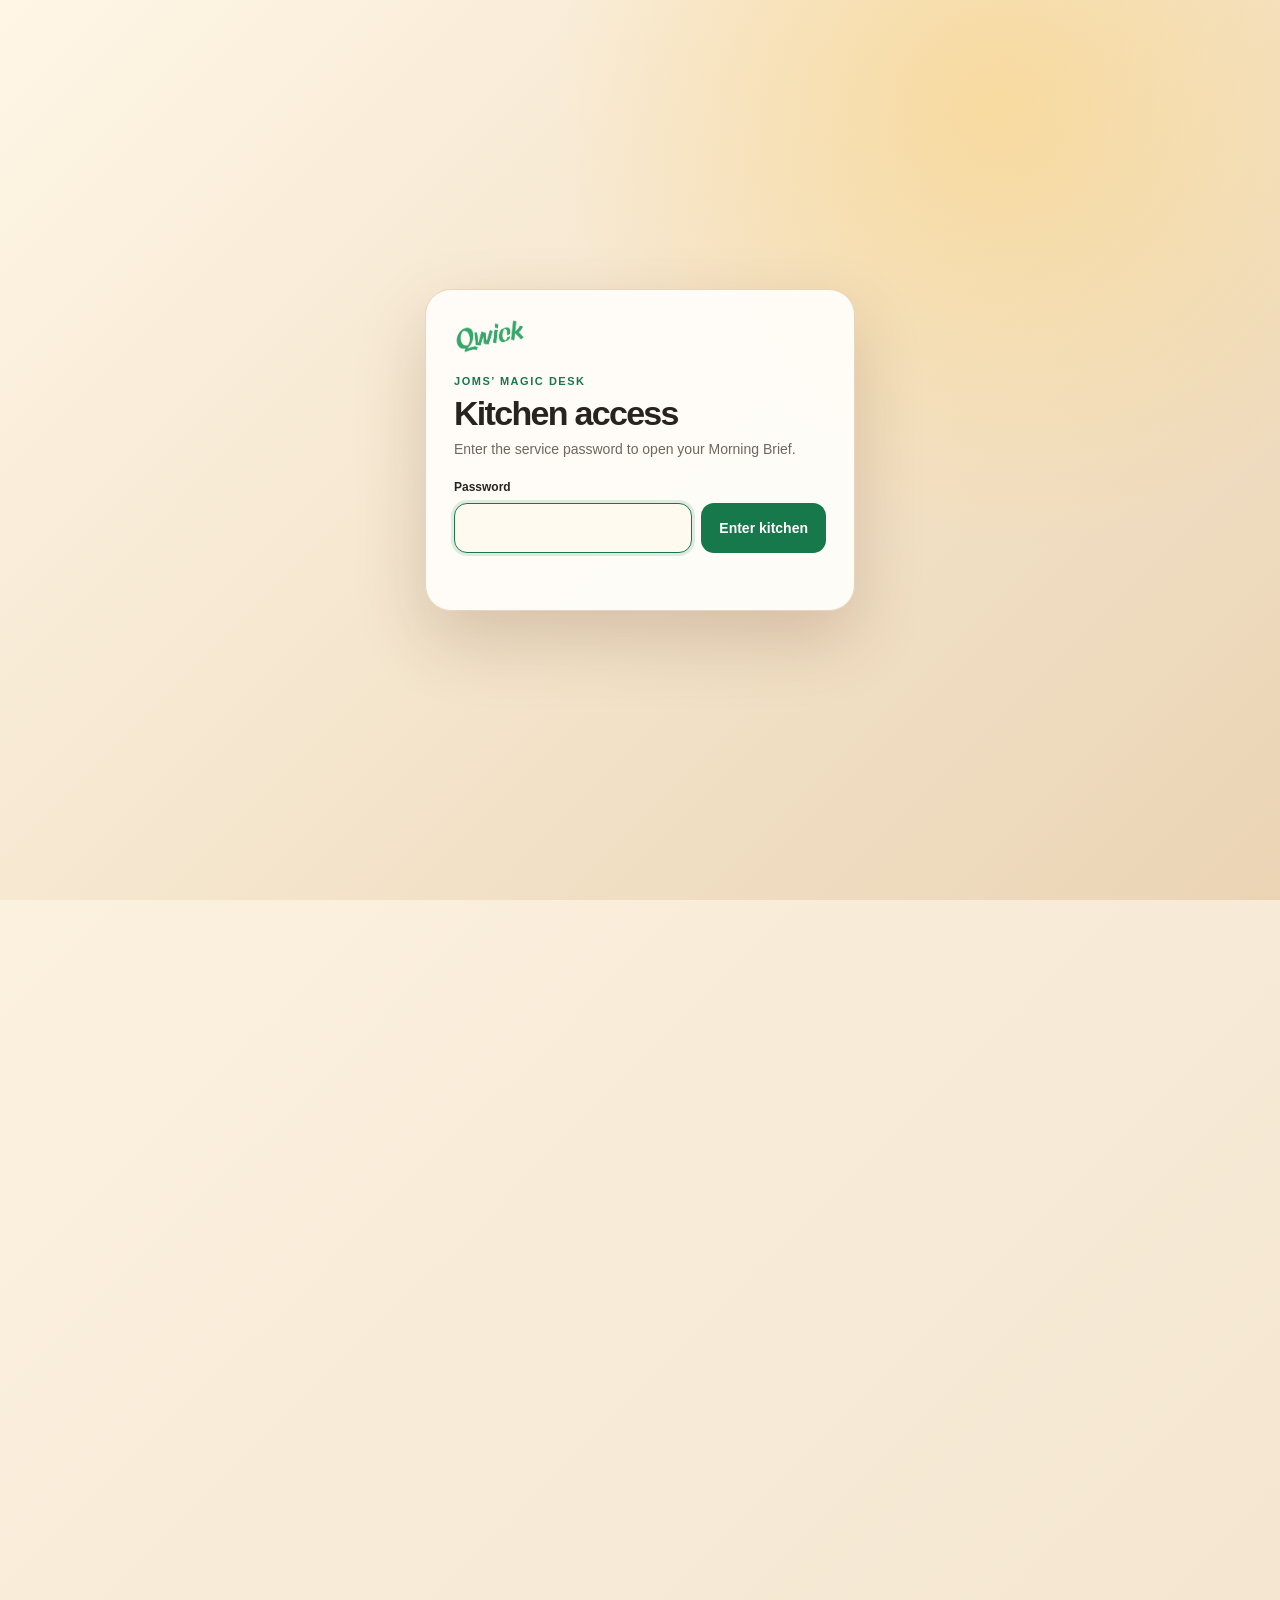
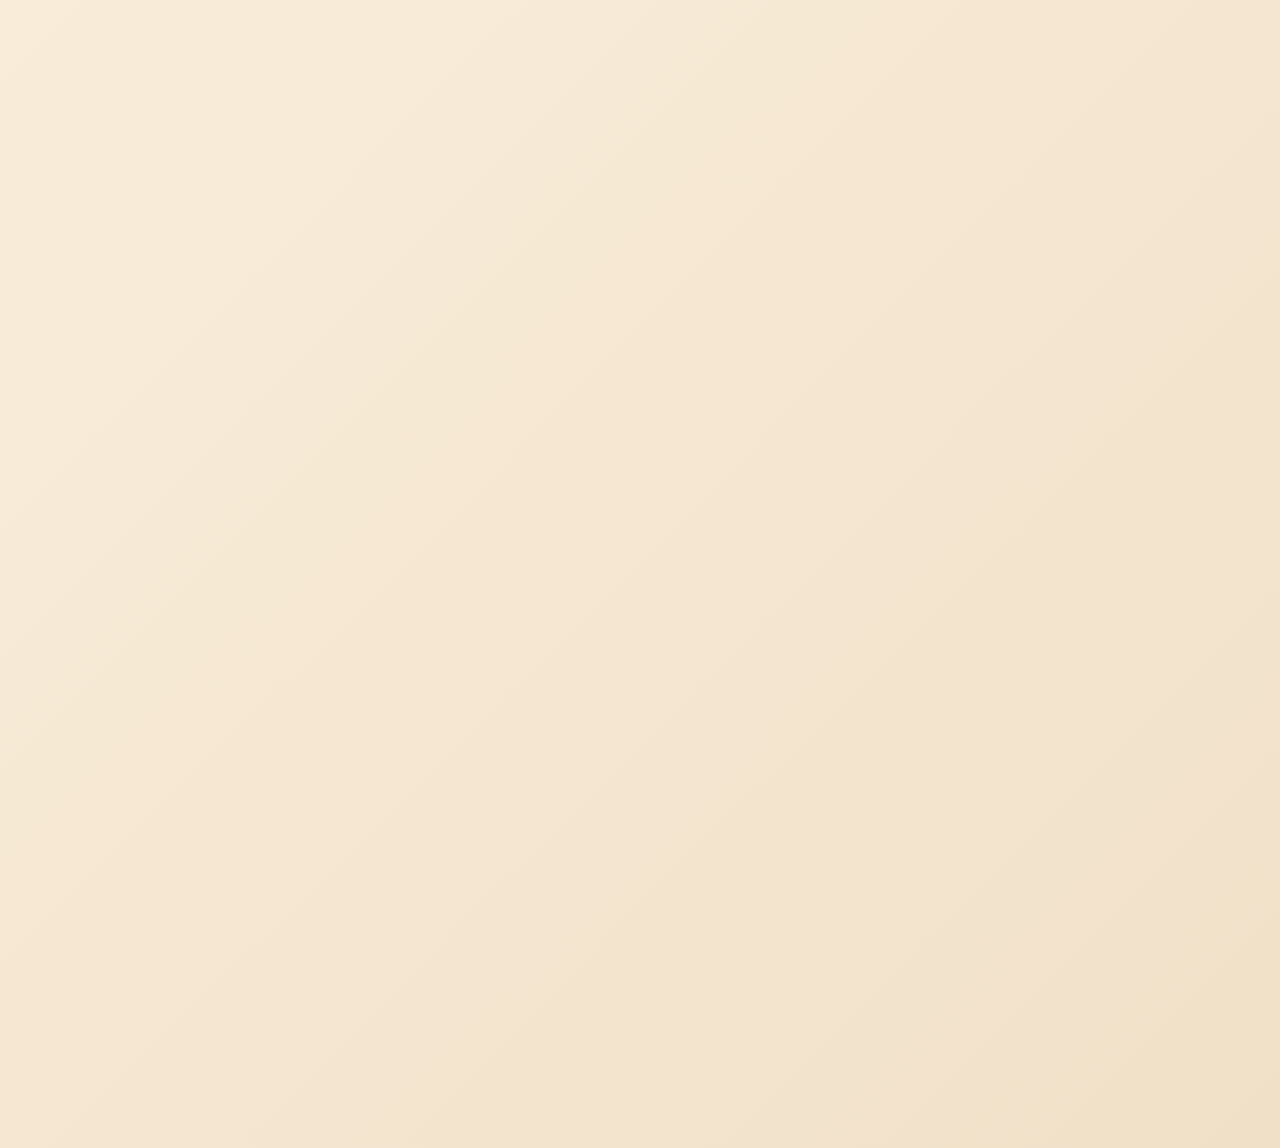
==== morning-brief/index.html @ 8ac1767e "Route Aug 31 weekly decisions" ====
<!DOCTYPE html>
<html lang="en" class="brief-locked removals-pending">
<head>
  <meta charset="UTF-8">
  <meta name="viewport" content="width=device-width, initial-scale=1">
  <meta name="robots" content="noindex, nofollow, noarchive">
  <meta http-equiv="Cache-Control" content="no-cache, no-store, must-revalidate">
  <meta http-equiv="Pragma" content="no-cache">
  <meta http-equiv="Expires" content="0">
  <title>Magic Team Morning Brief</title>
  <script>try{if(sessionStorage.getItem("magicMorningBrief:access")==="1")document.documentElement.classList.remove("brief-locked")}catch{}</script>
  <style>
    :root{--ink:#27231e;--muted:#6f665d;--paper:#fff4df;--card:#fffdf9;--line:#e6d6bd;--green:#16784b;--green-soft:#dff3e8;--amber:#a65c11;--amber-soft:#fff0d8;--red:#a03526;--red-soft:#ffe5dc;--blue:#275b7a;--blue-soft:#e1eff7;--copper:#bf6238}*{box-sizing:border-box}body{margin:0;background:radial-gradient(circle at 88% 0,#f8d99a 0,transparent 28%),linear-gradient(135deg,#fff6e6,#f0e0c8);color:var(--ink);font:14px/1.45 Inter,-apple-system,BlinkMacSystemFont,"Segoe UI",sans-serif}.shell{max-width:1280px;margin:auto;padding:30px 28px 54px}header{display:flex;justify-content:space-between;gap:20px;align-items:flex-start}.eyebrow{font-size:11px;font-weight:800;letter-spacing:.14em;text-transform:uppercase;color:var(--green)}h1{font-size:clamp(29px,4vw,45px);letter-spacing:-.05em;line-height:1.02;margin:5px 0 6px}.sub{margin:0;color:var(--muted)}.stamp{font-size:12px;color:var(--muted);padding:8px 12px;border:1px solid var(--line);border-radius:999px;background:rgba(255,253,249,.75);white-space:nowrap}.top{display:grid;grid-template-columns:1.06fr 1.9fr;gap:22px;margin:25px 0 30px}.orbital{min-height:260px;border-radius:28px;background:radial-gradient(circle at 52% 33%,rgba(255,234,195,.29),transparent 21%),linear-gradient(135deg,#4a3027,#1e1717);position:relative;display:grid;place-items:center;overflow:hidden;box-shadow:0 22px 38px rgba(92,52,24,.25);perspective:900px}.orbital:before{content:"";position:absolute;bottom:-34px;left:-13%;width:128%;height:110px;background:repeating-linear-gradient(45deg,rgba(255,255,255,.07) 0 2px,transparent 2px 12px),linear-gradient(#efe0c4,#d3b991);transform:rotateX(60deg);box-shadow:0 -20px 40px rgba(0,0,0,.3)}.orbital:after{content:"";position:absolute;right:21px;top:22px;width:86px;height:112px;background:repeating-linear-gradient(#9b392b 0 3px,#f2d8af 3px 7px);border-radius:6px 8px 9px 6px;transform:rotate(10deg) rotateY(-15deg);box-shadow:0 13px 17px rgba(0,0,0,.32);opacity:.9}.globe{width:136px;height:88px;border-radius:88px 88px 20px 20px;background:linear-gradient(105deg,#b8c2c5,#fffdf5 42%,#9da8ab 63%,#5f686b);box-shadow:inset 12px 10px 14px rgba(255,255,255,.8),inset -12px -12px 17px rgba(0,0,0,.2),0 16px 19px rgba(0,0,0,.38);display:grid;place-items:center;z-index:2;animation:serviceFloat 4.2s ease-in-out infinite}.globe:after{content:"";position:absolute;width:158px;height:18px;border-radius:50%;background:linear-gradient(#828e92,#e5eded,#687277);bottom:-13px;box-shadow:0 9px 10px rgba(0,0,0,.3)}.globe b{font-family:Georgia,serif;font-size:46px;color:#6e2b25;text-shadow:0 1px 0 #fff}.bell-knob{position:absolute;z-index:3;top:60px;width:30px;height:22px;border-radius:16px 16px 5px 5px;background:linear-gradient(100deg,#929b9d,#f1f5f2,#737d80);box-shadow:0 4px 7px rgba(0,0,0,.3)}.steam{position:absolute;z-index:3;width:16px;height:64px;border-radius:50%;border-left:4px solid rgba(255,245,217,.73);filter:blur(.3px);animation:steam 2.7s ease-in-out infinite}.steam.s1{left:39%;top:30px}.steam.s2{left:51%;top:16px;animation-delay:.7s}.steam.s3{left:61%;top:34px;animation-delay:1.2s}.utensil{position:absolute;z-index:3;color:#f3c874;text-shadow:0 5px 9px rgba(0,0,0,.3);font-size:32px;animation:drift 5s ease-in-out infinite}.utensil.one{left:24px;top:22px;transform:rotate(-27deg)}.utensil.two{right:24px;bottom:21px;transform:rotate(27deg);animation-delay:.8s}.orb-label{position:absolute;bottom:19px;z-index:4;color:#fff0c9;font-size:11px;letter-spacing:.12em;text-transform:uppercase}.headline{border:1px solid var(--line);border-radius:26px;background:var(--card);padding:25px;box-shadow:0 20px 34px rgba(91,73,46,.09)}.headline h2{font-size:clamp(21px,3vw,30px);letter-spacing:-.035em;line-height:1.1;margin:4px 0 9px}.headline p{color:var(--muted);margin:0 0 19px;max-width:690px}.stat-row{display:flex;gap:10px;flex-wrap:wrap}.stat{flex:1;min-width:118px;border-radius:15px;background:#f9ecda;padding:11px 13px}.stat b{font-size:24px;line-height:1;letter-spacing:-.04em;display:block}.stat span{font-size:12px;color:var(--muted)}.section-head{display:flex;align-items:end;justify-content:space-between;gap:15px;margin:0 0 13px}.section-head h2{font-size:20px;letter-spacing:-.03em;margin:0}.section-head p{font-size:12px;color:var(--muted);margin:0}.watch-grid,.recap-grid{display:grid;grid-template-columns:repeat(3,1fr);gap:14px;margin-bottom:31px}.watch,.recap{border:1px solid var(--line);border-radius:20px;background:var(--card);padding:17px;min-height:205px;transition:transform .35s ease,box-shadow .35s;position:relative;overflow:hidden}.watch:after,.recap:after{content:"";position:absolute;width:94px;height:94px;right:-38px;bottom:-39px;border-radius:50%;background:radial-gradient(circle at 35% 35%,#ffd791,#e68945 42%,#9f4626 72%);opacity:.25}.watch:hover,.recap:hover{transform:translateY(-7px) rotateX(2deg) rotateY(-2deg);box-shadow:12px 20px 30px rgba(93,52,25,.15)}.watch.is-hidden,.recap.is-hidden{display:none}.clear-card{position:absolute;right:10px;top:9px;z-index:2;appearance:none;border:1px solid var(--line);background:rgba(255,253,249,.92);color:var(--muted);width:27px;height:27px;border-radius:50%;cursor:pointer;font-size:17px;line-height:1}.clear-card:hover{border-color:#d0988e;color:var(--red);background:var(--red-soft)}.pill{display:inline-flex;gap:6px;align-items:center;padding:5px 8px;border-radius:99px;font-size:11px;font-weight:800;text-transform:uppercase;letter-spacing:.04em;background:var(--blue-soft);color:var(--blue)}.pill.magic{background:var(--green-soft);color:var(--green)}.pill.urgent{background:var(--red-soft);color:var(--red)}.watch h3,.recap h3{margin:14px 0 5px;font-size:17px}.watch p,.recap p{margin:0;color:var(--muted);font-size:13px}.watch a,.recap a,.meeting a{display:inline-block;margin-top:12px;color:var(--green);font-weight:800;font-size:12px;text-decoration:none;position:relative;z-index:1}.meet-panel{border:1px solid var(--line);border-radius:24px;background:rgba(255,253,249,.85);padding:20px}.meeting-list{display:grid;grid-template-columns:repeat(2,1fr);gap:11px}.meeting{display:flex;gap:11px;align-items:flex-start;border:1px solid var(--line);border-radius:16px;background:var(--card);padding:13px;transition:opacity .25s,transform .25s}.meeting:hover{transform:translateX(4px)}.meeting.is-hidden{display:none}.date{width:44px;flex:none;text-align:center;border-radius:11px;background:#f9ecda;padding:6px 3px;color:var(--green);font-size:11px;font-weight:800;line-height:1.1}.date span{display:block;color:var(--ink);font-size:18px;letter-spacing:-.05em}.meeting-info{flex:1;min-width:0}.meeting h3{font-size:14px;margin:0;letter-spacing:-.01em}.meeting p{font-size:12px;color:var(--muted);margin:2px 0}.remove{appearance:none;border:0;background:transparent;color:var(--muted);cursor:pointer;padding:2px;font-size:17px;line-height:1}.remove:hover{color:var(--red)}.restore{appearance:none;border:0;background:transparent;color:var(--green);font:inherit;font-size:12px;font-weight:800;cursor:pointer;padding:0}.prep{margin-top:23px;border-radius:24px;border:1px solid #e8c88a;background:linear-gradient(105deg,#fff0c9,#fffaf0);padding:20px}.prep-grid{display:grid;grid-template-columns:1fr 1fr;gap:17px}.prep-grid.talking-points-only{grid-template-columns:1fr}.agenda{display:flex;gap:9px;align-items:flex-start;margin:9px 0;font-size:13px}.agenda b{display:grid;place-items:center;flex:none;width:20px;height:20px;border-radius:50%;background:var(--green);color:white;font-size:11px}.agenda p{margin:0;color:var(--muted)}textarea{resize:vertical;width:100%;min-height:180px;border:1px solid var(--line);border-radius:14px;padding:11px;font:inherit;background:var(--card);color:var(--ink)}.save-note{font-size:12px;color:var(--green);font-weight:800;margin-top:5px}.away{margin-top:23px;border-radius:24px;border:1px solid #e8c88a;background:linear-gradient(105deg,#fff0c9,#fffaf0);padding:20px;display:flex;align-items:center;justify-content:space-between;gap:20px}.away h2{font-size:18px;margin:0 0 3px;letter-spacing:-.025em}.away p{margin:0;color:var(--muted);font-size:13px}.toggle{border:0;border-radius:999px;background:#cbd2cd;width:52px;height:30px;padding:3px;cursor:pointer;flex:none;transition:.25s}.toggle i{display:block;width:24px;height:24px;border-radius:50%;background:white;box-shadow:0 2px 5px rgba(0,0,0,.18);transition:.25s}.toggle[aria-pressed="true"]{background:var(--green)}.toggle[aria-pressed="true"] i{transform:translateX(22px)}.away-status{font-weight:800;color:var(--green);font-size:12px}.away:not(.on) .away-status{color:var(--muted)}@keyframes serviceFloat{50%{transform:translateY(-7px) rotateY(8deg)}}@keyframes steam{0%{transform:translateY(14px) scale(.7);opacity:0}45%{opacity:.8}100%{transform:translateY(-27px) translateX(10px) scale(1.2);opacity:0}}@keyframes drift{50%{translate:0 -7px;rotate:7deg}}@media(max-width:850px){.top,.watch-grid,.recap-grid{grid-template-columns:1fr}.meeting-list,.prep-grid{grid-template-columns:1fr}}@media(max-width:560px){.shell{padding:23px 16px}header{display:block}.stamp{display:inline-block;margin-top:12px}.away{align-items:flex-start}.stat{min-width:95px}}@media(prefers-reduced-motion:reduce){*,*:before,*:after{animation-duration:.01ms!important;transition-duration:.01ms!important}}
  </style>
  <style>
    .panda-hero{min-height:260px;border-radius:28px;position:relative;overflow:hidden;background:#33251e;box-shadow:0 22px 38px rgba(92,52,24,.25);isolation:isolate}.panda-hero:before{content:"";position:absolute;inset:0;z-index:1;background:linear-gradient(180deg,rgba(31,20,14,.04) 40%,rgba(30,20,13,.64) 100%);pointer-events:none}.panda-hero:after{content:"";position:absolute;z-index:2;left:-10%;right:-10%;bottom:-35px;height:92px;background:repeating-linear-gradient(45deg,rgba(255,255,255,.12) 0 2px,transparent 2px 12px),linear-gradient(#f6e4bd,#d1ac72);transform:perspective(350px) rotateX(56deg);box-shadow:0 -15px 30px rgba(41,22,9,.24);pointer-events:none}.panda-hero img{position:absolute;inset:0;width:100%;height:100%;object-fit:cover;object-position:center 44%;z-index:0;transform-origin:50% 78%;animation:pandaChef 4.8s ease-in-out infinite;will-change:transform;filter:saturate(1.03) contrast(1.02)}.panda-glint{position:absolute;z-index:3;left:18%;top:19%;width:82px;height:82px;border-radius:50%;background:radial-gradient(circle,rgba(255,247,218,.8),rgba(255,219,133,.14) 38%,transparent 70%);mix-blend-mode:screen;animation:glint 3.1s ease-in-out infinite}.panda-label{position:absolute;z-index:4;bottom:18px;left:0;right:0;text-align:center;color:#fff3cf;font-size:11px;font-weight:800;letter-spacing:.12em;text-transform:uppercase;text-shadow:0 2px 6px rgba(0,0,0,.45)}@keyframes pandaChef{0%,100%{transform:scale(1.08) translate3d(-.8%,1.3%,0) rotate(-.6deg)}25%{transform:scale(1.085) translate3d(.7%,-1.7%,0) rotate(.65deg)}48%{transform:scale(1.075) translate3d(1.1%,-.2%,0) rotate(.2deg)}72%{transform:scale(1.085) translate3d(-.6%,-2%,0) rotate(-.55deg)}}@keyframes glint{0%,100%{opacity:.25;transform:translateY(6px) scale(.8)}50%{opacity:.82;transform:translateY(-9px) scale(1.18)}}@media(prefers-reduced-motion:reduce){.panda-hero img,.panda-glint{animation:none}}
  </style>
  <style>
    .panda-hero{min-height:270px;background:transparent;box-shadow:none;overflow:visible}.panda-hero:before{inset:auto;left:55%;bottom:-4px;width:132px;height:20px;z-index:1;background:radial-gradient(ellipse,rgba(77,45,24,.26),rgba(77,45,24,0) 70%);transform:translateX(-50%);filter:blur(3px)}.panda-hero:after{display:none}.panda-hero img{inset:auto;left:55%;bottom:-21px;width:min(225px,72%);height:auto;max-height:none;object-fit:contain;object-position:center;z-index:2;filter:drop-shadow(0 14px 11px rgba(56,35,21,.22));transform-origin:50% 92%;animation:pandaChefIdle 3.8s ease-in-out infinite}.panda-glint{left:70%;top:27%;z-index:3;width:24px;height:24px;opacity:.6}header{display:none}.top{margin:18px 0 30px}.headline-top{display:flex;align-items:center;justify-content:space-between;gap:14px}.brand-meta{display:flex;align-items:center;gap:12px}.qwick-logo{width:66px;height:auto;display:block;object-fit:contain}.desk-meta{flex:none;color:var(--muted);font-size:11px;padding:6px 9px;border:1px solid var(--line);border-radius:999px;background:#fffaf0;white-space:nowrap}.headline h2{margin-top:13px}.headline p{margin-bottom:19px}@keyframes pandaChefIdle{0%,100%{transform:translateX(-50%) translate3d(-4px,2px,0) rotate(-1.2deg)}25%{transform:translateX(-50%) translate3d(5px,-9px,0) rotate(1.15deg)}52%{transform:translateX(-50%) translate3d(1px,-3px,0) rotate(.25deg)}76%{transform:translateX(-50%) translate3d(-6px,-10px,0) rotate(-.9deg)}}@media(max-width:560px){.headline-top{align-items:flex-start;flex-direction:column}.brand-meta{width:100%;justify-content:space-between}.desk-meta{white-space:normal}.panda-hero img{left:50%}.panda-hero:before{left:50%}.panda-glint{left:65%}}@media(prefers-reduced-motion:reduce){.panda-hero img{animation:none;transform:translateX(-50%)}}
  </style>
  <style>
    .panda-hero>.panda-mascot{position:absolute;left:55%;bottom:-21px;width:min(225px,72%);z-index:2;transform-origin:50% 92%;animation:pandaChefIdle 3.8s ease-in-out infinite}.panda-hero>.panda-mascot>.panda-image{position:static;display:block;width:100%;height:auto;filter:drop-shadow(0 14px 11px rgba(56,35,21,.22));animation:none;transform:none}@media(max-width:560px){.panda-hero>.panda-mascot{left:50%}}
  </style>
  <style>
    .panda-hero{min-height:285px;border-radius:28px;background:#f8e4bb;box-shadow:inset 0 0 0 1px rgba(191,98,56,.08),0 18px 34px rgba(91,73,46,.08);overflow:hidden}.panda-hero:before{left:50%;bottom:2px;width:78%;height:25px;background:radial-gradient(ellipse,rgba(77,45,24,.22),rgba(77,45,24,0) 70%)}.panda-hero>.panda-mascot{left:50%;bottom:-8px;width:min(455px,112%);animation:magicTeamIdle 4.8s ease-in-out infinite}.panda-hero>.panda-mascot>.panda-image{filter:none}.panda-glint{left:78%;top:16%;width:30px;height:30px}@keyframes magicTeamIdle{0%,100%{transform:translateX(-50%) translate3d(-3px,2px,0) rotate(-.25deg)}35%{transform:translateX(-50%) translate3d(3px,-5px,0) rotate(.25deg)}70%{transform:translateX(-50%) translate3d(0,-2px,0) rotate(0)}}@media(max-width:850px){.panda-hero>.panda-mascot{width:min(620px,96%)}}@media(max-width:560px){.panda-hero{min-height:245px}.panda-hero>.panda-mascot{width:min(425px,122%);bottom:-2px}.panda-glint{left:80%}}@media(prefers-reduced-motion:reduce){.panda-hero>.panda-mascot{animation:none;transform:translateX(-50%)}}
  </style>
  <style>
    .today-panel{margin:0 0 27px;border:1px solid #d8c8ab;border-radius:24px;background:rgba(255,253,249,.82);padding:20px}.today-head{display:flex;align-items:end;justify-content:space-between;gap:16px;margin-bottom:14px}.today-panel h2{margin:0;font-size:20px;letter-spacing:-.03em}.today-panel p{margin:2px 0 0;color:var(--muted);font-size:12px}.today-list{display:grid;grid-template-columns:repeat(2,minmax(0,1fr));gap:10px}.today-meeting{display:grid;grid-template-columns:70px minmax(0,1fr);gap:11px;align-items:center;border:1px solid var(--line);border-radius:16px;background:var(--card);padding:12px 42px 12px 12px;position:relative;transition:transform .25s,box-shadow .25s}.today-meeting:hover{transform:translateY(-3px);box-shadow:0 10px 20px rgba(91,73,46,.09)}.today-meeting.is-hidden,.today-meeting.is-expired{display:none}.time-tile{border-radius:12px;background:var(--green);color:#fff;padding:8px 6px;text-align:center;font-size:11px;font-weight:800;line-height:1.15;min-width:64px}.time-tile span{display:block;font-size:10px;font-weight:600;opacity:.82;margin-top:2px}.today-title{display:flex;align-items:center;gap:7px;flex-wrap:wrap}.today-title strong{font-size:14px}.meeting-state{border-radius:999px;background:var(--amber-soft);color:var(--amber);padding:3px 6px;font-size:9px;font-weight:800;letter-spacing:.04em;text-transform:uppercase}.meeting-state.live{background:var(--red-soft);color:var(--red)}.meeting-state.done{background:#ece8e1;color:var(--muted)}.today-links{grid-column:1/-1;display:flex;align-items:center;gap:10px;flex-wrap:wrap}.meet-link{display:inline-flex;align-items:center;justify-content:center;border-radius:999px;background:var(--green);color:white!important;font-size:11px;font-weight:800;text-decoration:none;padding:8px 11px;white-space:nowrap;transition:transform .2s,background .2s}.meet-link:hover{background:#0e603a;transform:translateY(-2px)}.calendar-link{font-size:11px;color:var(--green);font-weight:800;text-decoration:none;white-space:nowrap}.today-empty{display:none!important;border:1px dashed var(--line);border-radius:15px;padding:16px;text-align:center}.today-panel.all-cleared .today-empty{display:block!important}@media(max-width:850px){.today-list{grid-template-columns:1fr}}@media(max-width:560px){.today-head{align-items:flex-start;flex-direction:column}.today-meeting{grid-template-columns:64px minmax(0,1fr)}}
  </style>
  <style>
    .brief-locked{overflow:hidden}.brief-locked .shell{visibility:hidden}.access-gate{position:fixed;inset:0;z-index:9999;display:grid;place-items:center;padding:22px;background:radial-gradient(circle at 78% 12%,rgba(248,217,154,.9),transparent 35%),linear-gradient(135deg,#fff6e6,#ead4b4)}html:not(.brief-locked) .access-gate{display:none}.access-card{width:min(430px,100%);border:1px solid var(--line);border-radius:26px;background:rgba(255,253,249,.96);padding:28px;box-shadow:0 28px 70px rgba(91,52,25,.2)}.access-logo{display:block;width:72px;height:auto;margin:0 0 20px}.access-card h1{font-size:34px;margin:6px 0 8px}.access-card>p{margin:0 0 20px;color:var(--muted)}.access-card label{display:block;margin-bottom:7px;font-size:12px;font-weight:800;color:var(--ink)}.access-row{display:flex;gap:9px}.access-row input{min-width:0;flex:1;border:1px solid var(--line);border-radius:13px;background:#fffaf0;color:var(--ink);font:inherit;font-size:16px;padding:12px 13px;outline:none}.access-row input:focus{border-color:var(--green);box-shadow:0 0 0 3px rgba(22,120,75,.13)}.access-row button{appearance:none;border:0;border-radius:13px;background:var(--green);color:#fff;font:inherit;font-weight:800;padding:0 18px;cursor:pointer}.access-row button:hover{background:#0e603a}.access-row button:focus-visible{outline:3px solid rgba(22,120,75,.3);outline-offset:3px}.access-row button:disabled{cursor:wait;opacity:.65}.access-card .access-error{min-height:20px;margin:9px 0 0;color:var(--red);font-size:12px;font-weight:700}.access-card noscript p{margin:12px 0 0;color:var(--red);font-size:12px;font-weight:700}@media(max-width:480px){.access-row{align-items:stretch;flex-direction:column}.access-row button{padding:12px 18px}}
  </style>
  <style>
    .support-panel{margin:0 0 31px;border:1px solid var(--line);border-radius:24px;background:rgba(255,253,249,.86);padding:20px}.support-panel .section-head{align-items:center}.support-rate{flex:none;border-radius:999px;background:var(--green-soft);color:var(--green);padding:7px 11px;font-size:12px;font-weight:800}.support-stats{display:grid;grid-template-columns:repeat(4,1fr);gap:10px;margin:15px 0}.support-stat{border-radius:15px;background:#f9ecda;padding:11px 13px}.support-stat b{display:block;font-size:22px;line-height:1;letter-spacing:-.04em}.support-stat span{color:var(--muted);font-size:11px}.support-open{display:grid;grid-template-columns:1.4fr 1fr;gap:16px;border:1px solid #efc5b9;border-radius:17px;background:#fff8f4;padding:15px;transition:border-color .25s,background .25s,box-shadow .25s}.support-open.is-complete{border-color:#abd8bd;background:#f2fbf5;box-shadow:inset 4px 0 0 var(--green)}.support-open h3{margin:9px 0 4px;font-size:16px}.support-open p{margin:0;color:var(--muted);font-size:12px}.support-meta{display:grid;align-content:center;gap:6px;font-size:12px;color:var(--muted)}.support-meta b{color:var(--ink)}.support-actions{display:flex;align-items:center;gap:10px;flex-wrap:wrap}.support-meta a{color:var(--green);font-weight:800;text-decoration:none}.complete-support{appearance:none;border:1px solid var(--green);border-radius:999px;background:transparent;color:var(--green);font:inherit;font-size:11px;font-weight:800;padding:7px 10px;cursor:pointer}.complete-support:hover,.complete-support[aria-pressed="true"]{background:var(--green);color:#fff}.support-local-note{font-size:10px;color:var(--muted)}@media(max-width:850px){.support-open{grid-template-columns:1fr}}@media(max-width:560px){.support-stats{grid-template-columns:repeat(2,1fr)}.support-panel .section-head{align-items:flex-start}.support-rate{white-space:nowrap}}
  </style>
  <style>
    .agenda{display:grid;grid-template-columns:24px minmax(0,1fr) 26px;gap:9px;align-items:flex-start;transition:opacity .2s}.agenda.is-hidden{display:none}.agenda-check{appearance:none;display:grid;place-items:center;width:22px;height:22px;border:0;border-radius:50%;background:var(--green);color:#fff;font:inherit;font-size:11px;font-weight:800;cursor:pointer;transition:transform .2s,background .2s}.agenda-check:hover{transform:scale(1.08)}.agenda-check:focus-visible,.agenda-clear:focus-visible{outline:3px solid rgba(22,120,75,.25);outline-offset:2px}.agenda.is-complete .agenda-check{background:#6c9c82}.agenda p{transition:opacity .2s}.agenda.is-complete p{text-decoration:line-through;text-decoration-thickness:1.5px;opacity:.58}.agenda-clear{appearance:none;width:26px;height:26px;border:1px solid transparent;border-radius:50%;background:transparent;color:#9a8775;font:inherit;font-size:17px;line-height:1;cursor:pointer;opacity:.65}.agenda-clear:hover{border-color:#d0988e;background:var(--red-soft);color:var(--red);opacity:1}@media(max-width:560px){.prep .section-head{align-items:flex-start;flex-direction:column}}
  </style>
  <style>
    .sync-state{display:flex;align-items:center;justify-content:space-between;gap:14px;margin:0 0 18px;border:1px solid #abd8bd;border-radius:18px;background:#f2fbf5;padding:12px 15px}.sync-state-copy{display:grid;gap:2px}.sync-state-copy strong{font-size:13px;color:var(--green)}.sync-state-copy span{font-size:11px;color:var(--muted)}.sync-state button,.permanent-remove,.removed-dialog button{appearance:none;border:1px solid var(--green);border-radius:999px;background:#fff;color:var(--green);font:inherit;font-size:11px;font-weight:800;padding:7px 10px;cursor:pointer}.sync-state button:hover,.removed-dialog button:hover{background:var(--green);color:#fff}.permanent-remove{border-color:#d0988e;color:var(--red);background:#fff8f4;margin-top:12px;position:relative;z-index:2}.permanent-remove:hover{background:var(--red);color:#fff}.permanent-remove:disabled{cursor:wait;opacity:.55}.meeting{position:relative}.meeting .permanent-remove{align-self:center;margin:0 2px 0 4px;white-space:nowrap}.agenda .permanent-remove{grid-column:2;justify-self:start;margin:0}.support-actions .permanent-remove{margin:0}.meeting-source-card>.permanent-remove{display:block;margin-top:9px}.agent-remove-cell .permanent-remove{display:block;margin-top:6px;text-align:left;font-size:9px}.is-permanently-hidden{display:none!important}.removed-dialog{width:min(560px,calc(100% - 28px));max-height:min(680px,calc(100% - 28px));border:1px solid var(--line);border-radius:22px;background:var(--card);color:var(--ink);padding:0;box-shadow:0 28px 80px rgba(50,30,18,.28)}.removed-dialog::backdrop{background:rgba(37,26,20,.45);backdrop-filter:blur(3px)}.removed-dialog-inner{padding:22px}.removed-dialog-head{display:flex;align-items:flex-start;justify-content:space-between;gap:16px}.removed-dialog h2{margin:0;font-size:21px}.removed-dialog p{margin:3px 0 15px;color:var(--muted);font-size:12px}.removed-dialog-close{border:0!important;background:transparent!important;color:var(--muted)!important;font-size:20px!important;padding:0 4px!important}.removed-list{display:grid;gap:9px;margin:0;padding:0;list-style:none}.removed-item{display:flex;align-items:center;justify-content:space-between;gap:14px;border:1px solid var(--line);border-radius:14px;background:#fffaf0;padding:11px}.removed-item-copy{display:grid;gap:2px}.removed-item-copy strong{font-size:13px}.removed-item-copy span{font-size:10px;color:var(--muted);text-transform:uppercase;letter-spacing:.04em}.removed-empty{border:1px dashed var(--line);border-radius:14px;padding:18px;text-align:center;color:var(--muted)}.sync-toast{position:fixed;right:20px;bottom:20px;z-index:9998;max-width:min(360px,calc(100% - 40px));border-radius:14px;background:#27231e;color:#fff;padding:11px 14px;font-size:12px;box-shadow:0 14px 38px rgba(0,0,0,.25);opacity:0;transform:translateY(8px);pointer-events:none;transition:.2s}.sync-toast.show{opacity:1;transform:translateY(0)}@media(max-width:620px){.sync-state{align-items:flex-start;flex-direction:column}.meeting .permanent-remove{position:absolute;right:34px;bottom:9px}.meeting{padding-bottom:44px}.removed-item{align-items:flex-start;flex-direction:column}}
  </style>
  <style>
    .meeting-source-panel{margin:0 0 31px;border:2px solid #b66a42;border-radius:26px;background:linear-gradient(135deg,#fff8ec,#fffdf9 58%,#f3eadc);padding:20px;box-shadow:0 16px 30px rgba(93,52,25,.08)}.meeting-source-banner{display:flex;align-items:flex-start;justify-content:space-between;gap:18px;border-bottom:1px solid #e9c8ad;padding-bottom:15px;margin-bottom:15px}.meeting-source-kicker{display:inline-flex;align-items:center;gap:7px;border-radius:999px;background:#743e2c;color:#fff;padding:6px 10px;font-size:10px;font-weight:900;letter-spacing:.1em;text-transform:uppercase}.meeting-source-banner h2{margin:8px 0 3px;font-size:23px;letter-spacing:-.035em}.meeting-source-banner p{margin:0;color:var(--muted);font-size:12px}.meeting-source-window{flex:none;border-radius:14px;background:#f3dfc5;color:#743e2c;padding:9px 11px;text-align:right;font-size:11px;font-weight:800}.meeting-source-window span{display:block;color:var(--muted);font-weight:600}.meeting-source-grid{display:grid;grid-template-columns:repeat(2,minmax(0,1fr));gap:11px}.meeting-source-card{position:relative;border:1px solid #e4cfb8;border-left:5px solid var(--green);border-radius:16px;background:rgba(255,253,249,.94);padding:14px 15px;min-height:155px}.meeting-source-card.priority{border-left-color:var(--red)}.meeting-source-card.decision{border-left-color:#743e2c}.meeting-source-card h3{margin:8px 0 5px;font-size:15px;line-height:1.25}.meeting-source-card p{margin:0;color:var(--muted);font-size:12px}.meeting-source-meta{display:flex;gap:7px;flex-wrap:wrap}.meeting-source-owner,.meeting-source-status{border-radius:999px;background:var(--green-soft);color:var(--green);padding:4px 7px;font-size:9px;font-weight:900;letter-spacing:.04em;text-transform:uppercase}.meeting-source-status{background:var(--amber-soft);color:var(--amber)}.meeting-source-card>.permanent-remove{display:block;margin-top:9px}@media(max-width:760px){.meeting-source-banner{flex-direction:column}.meeting-source-window{text-align:left}.meeting-source-grid{grid-template-columns:1fr}}
  </style>
  <style>
    .meeting-source-evidence{flex-basis:100%;color:#775f50;font-size:10px;font-weight:750;letter-spacing:.01em}.meeting-source-evidence:before{content:"Source · ";color:#9a7760;font-weight:900}.meeting-source-card{display:flex;flex-direction:column}.meeting-source-card.is-aged-out{display:none}.meeting-source-card>.permanent-remove{align-self:flex-start;margin-top:auto;padding-top:7px}.meeting-source-card p{margin-bottom:12px}
  </style>
  <style>
    .agent-one-on-one-panel{margin:0 0 31px;border:1px solid #bfd6c8;border-radius:26px;background:linear-gradient(135deg,#eef8f2,#fffdf9 62%);padding:20px}.agent-one-on-one-panel>.section-head{align-items:flex-start}.agent-one-on-one-panel .eyebrow{margin-bottom:4px}.agent-table-grid{display:grid;grid-template-columns:repeat(2,minmax(0,1fr));gap:13px}.agent-table-card{min-width:0;border:1px solid #d8dfd7;border-radius:18px;background:rgba(255,255,255,.9);overflow:hidden}.agent-table-head{display:flex;align-items:center;gap:10px;padding:13px 14px;border-bottom:1px solid #e5e9e3;background:#f7fbf8}.agent-initials{display:grid;place-items:center;width:36px;height:36px;flex:none;border-radius:50%;background:var(--green);color:#fff;font-size:12px;font-weight:900;letter-spacing:.04em}.agent-table-head h3{margin:0;font-size:15px}.agent-table-head p{margin:1px 0 0;color:var(--muted);font-size:10px}.agent-table-scroll{overflow-x:auto}.agent-one-on-one-table{width:100%;border-collapse:collapse;table-layout:fixed}.agent-one-on-one-table th{padding:8px 10px;background:#f9f5ed;color:var(--muted);font-size:9px;font-weight:900;letter-spacing:.06em;text-align:left;text-transform:uppercase}.agent-one-on-one-table th:nth-child(1){width:52%}.agent-one-on-one-table th:nth-child(2){width:23%}.agent-one-on-one-table th:nth-child(3){width:25%}.agent-one-on-one-table td{vertical-align:top;padding:10px;border-top:1px solid #ece7de;color:var(--muted);font-size:10px;line-height:1.4}.agent-one-on-one-table tbody tr:first-child td{border-top:0}.agent-one-on-one-table td strong{display:block;color:var(--ink);font-size:11px;line-height:1.3;margin-bottom:3px}.agent-one-on-one-table td a{color:var(--green);font-weight:800;text-decoration:none}.agent-source-date{display:block;margin-top:2px}.agent-status-chip{display:inline-block;border-radius:999px;background:var(--amber-soft);color:var(--amber);padding:4px 6px;font-size:8px;font-weight:900;letter-spacing:.03em;text-transform:uppercase}.agent-status-chip.active{background:var(--red-soft);color:var(--red)}.agent-status-chip.status-watch{background:var(--blue-soft);color:var(--blue)}.agent-remove-cell .permanent-remove{display:block;margin-top:6px;text-align:left;font-size:9px}.agent-one-on-one-item.is-permanently-hidden{display:none}.agent-empty-row td{padding:16px 10px;color:var(--muted);font-style:italic;text-align:center}.agent-table-caption{position:absolute;width:1px;height:1px;padding:0;margin:-1px;overflow:hidden;clip:rect(0,0,0,0);white-space:nowrap;border:0}@media(max-width:850px){.agent-table-grid{grid-template-columns:1fr}}@media(max-width:520px){.agent-one-on-one-panel{padding:15px}.agent-one-on-one-table{min-width:510px}}
    .shell>.sync-state{margin:23px 0 0}
  </style>
  <style>
    .latest-refresh{margin:0 0 22px;border:2px solid #16784b;border-radius:22px;background:linear-gradient(120deg,#edf9f2,#fffdf9 65%,#fff0d8);padding:18px 20px;box-shadow:0 14px 28px rgba(22,120,75,.09)}.latest-refresh-head{display:flex;align-items:center;justify-content:space-between;gap:12px;margin-bottom:8px}.latest-refresh-tag{display:inline-flex;border-radius:999px;background:var(--green);color:#fff;padding:5px 9px;font-size:9px;font-weight:900;letter-spacing:.08em;text-transform:uppercase}.latest-refresh-time{color:var(--muted);font-size:11px;font-weight:700}.latest-refresh h2{margin:0 0 5px;font-size:21px;letter-spacing:-.03em}.latest-refresh p{margin:0;color:var(--muted);font-size:12px}.latest-refresh-actions{display:flex;gap:9px;flex-wrap:wrap;margin-top:12px}.latest-refresh-actions a{display:inline-flex;border-radius:999px;background:#fff;color:var(--green);border:1px solid #9fcbb2;padding:7px 10px;font-size:11px;font-weight:900;text-decoration:none}.latest-refresh-actions a:hover{background:var(--green);color:#fff}@media(max-width:560px){.latest-refresh-head{align-items:flex-start;flex-direction:column}}
  </style>
  <style>
    .brief-nav{display:flex;align-items:center;gap:8px;flex-wrap:wrap;margin:-8px 0 22px;border:1px solid var(--line);border-radius:18px;background:rgba(255,253,249,.82);padding:10px 12px}.brief-nav strong{margin-right:3px;color:var(--muted);font-size:10px;letter-spacing:.08em;text-transform:uppercase}.brief-nav a{border-radius:999px;background:#fff;color:var(--green);border:1px solid #c8ddcf;padding:6px 9px;font-size:10px;font-weight:900;text-decoration:none}.brief-nav a:hover,.brief-nav a:focus-visible{background:var(--green);color:#fff;outline:none}.meeting-source-clusters{display:grid;gap:11px}.meeting-cluster{border:1px solid #e4cfb8;border-radius:17px;background:rgba(255,253,249,.72);overflow:hidden}.meeting-cluster[open]{background:rgba(255,253,249,.96);box-shadow:0 10px 24px rgba(93,52,25,.07)}.meeting-cluster>summary{display:flex;align-items:center;justify-content:space-between;gap:16px;padding:14px 15px;cursor:pointer;list-style:none}.meeting-cluster>summary::-webkit-details-marker{display:none}.meeting-cluster>summary:after{content:"+";display:grid;place-items:center;width:25px;height:25px;flex:none;border-radius:50%;background:#f3dfc5;color:#743e2c;font-size:17px;font-weight:800}.meeting-cluster[open]>summary:after{content:"–"}.meeting-cluster-title{display:grid;gap:2px}.meeting-cluster-title strong{font-size:14px}.meeting-cluster-title small{color:var(--muted);font-size:10px}.meeting-cluster-count{margin-left:auto;border-radius:999px;background:var(--green-soft);color:var(--green);padding:5px 8px;font-size:9px;font-weight:900;white-space:nowrap}.meeting-cluster .meeting-source-grid{padding:0 12px 12px}.meeting-cluster .meeting-source-card{min-height:0}.agent-one-on-one-panel>.section-head{align-items:center}.agent-expand-all,.agent-table-toggle{appearance:none;border:1px solid #9fcbb2;border-radius:999px;background:#fff;color:var(--green);font:inherit;font-size:10px;font-weight:900;padding:7px 10px;cursor:pointer}.agent-expand-all:hover,.agent-table-toggle:hover{background:var(--green);color:#fff}.agent-table-head{justify-content:flex-start}.agent-table-head>div{min-width:0}.agent-table-toggle{margin-left:auto;white-space:nowrap}.agent-table-card.is-collapsed .agent-table-head{border-bottom:0}.agent-table-card.is-collapsed .agent-table-scroll{display:none}.agent-table-card.is-collapsed{align-self:start}.section-number-note{display:inline-block;margin-top:5px;color:#8b715d;font-size:10px;font-weight:800}.today-panel[hidden]{display:none!important}@media(max-width:620px){.brief-nav{align-items:flex-start}.brief-nav strong{width:100%}.meeting-cluster>summary{align-items:flex-start}.meeting-cluster-count{margin-left:0}.agent-one-on-one-panel>.section-head{align-items:flex-start;flex-direction:column}}
  </style>
</head>
<body>
  <div class="access-gate" id="accessGate" role="dialog" aria-modal="true" aria-labelledby="accessTitle"><form class="access-card" id="accessForm"><img class="access-logo" src="assets/qwick-logo.png" alt="Qwick"><div class="eyebrow">Joms’ Magic desk</div><h1 id="accessTitle">Kitchen access</h1><p>Enter the service password to open your Morning Brief.</p><label for="accessPassword">Password</label><div class="access-row"><input id="accessPassword" name="password" type="password" autocomplete="current-password" autocapitalize="none" spellcheck="false" required aria-describedby="accessError"><button type="submit">Enter kitchen</button></div><p class="access-error" id="accessError" role="alert" aria-live="assertive"></p><noscript><p>JavaScript is required to unlock this Morning Brief.</p></noscript></form></div>
  <main class="shell" id="dashboardShell" tabindex="-1" inert>
    <header><div><div class="eyebrow">Joms’ Magic desk</div><h1>Your morning is ready.</h1><p class="sub">Only what needs you.</p></div><div class="stamp">Joms’ snapshot · Aug 31, 2026</div></header>
    <section class="top"><div class="panda-hero" aria-label="The happy Magic hospitality team of pandas and robots posing together"><div class="panda-mascot"><img class="panda-image" src="magic-team-pandas-robots-v1.png" alt="Four hospitality pandas and four friendly robots sharing funny team poses"></div><span class="panda-glint" aria-hidden="true"></span></div><div class="headline"><div class="headline-top"><div class="eyebrow">Joms’ Magic desk</div><div class="brand-meta"><img class="qwick-logo" src="assets/qwick-logo.png" alt="Qwick"><div class="desk-meta">Decision refresh · Aug 31, 12:55 PM ET</div></div></div><h2>The weekly room closed with a clearer operating order: automate the repeatable work, then make every human handoff visible.</h2><p>Chris owns the next dialer update. In parallel, standardize the shared tracker, end-of-day follow-up check, and channel routing so managers can see capacity before assigning the next request.</p><div class="stat-row"><div class="stat"><b>7</b><span>Active follow-through tracked</span></div><div class="stat"><b>77</b><span>Meeting takeaways routed</span></div><div class="stat"><b id="remainingMeetingCount">0</b><span id="remainingMeetingLabel">No meetings remaining today</span></div></div></div></section>
    <nav class="brief-nav" aria-label="Morning Brief sections"><strong>Jump to</strong><a href="#serviceLine">What needs you</a><a href="#supportQueue">Support</a><a href="#meetingIntelligence">Decisions</a><a href="#agentPanel">Agent 1:1s</a><a href="#talkingPointsPanel">Your notes</a></nav>
    <section class="today-panel all-cleared" id="todayMeeting" aria-labelledby="todayMeetingsTitle" hidden><div class="today-head"><div><div class="eyebrow">Today’s rooms</div><h2 id="todayMeetingsTitle" data-day-label="Monday, Aug 31">Monday, Aug 31 · meetings complete</h2><p>Active and upcoming rooms only. Finished meetings leave this section automatically.</p></div><button class="restore" id="restoreTodayMeetings" type="button">Restore cleared meetings</button></div><div class="today-list"></div><p class="today-empty" id="todayMeetingsEmpty">No active or upcoming meetings remain. Their decisions and follow-ups belong in meeting intelligence, not a historical calendar list.</p></section>
    <section id="serviceLine"><div class="section-head"><div><h2>1 · What needs you now</h2><p>One short list of current actions. Everything else below is supporting context.</p></div><button class="restore" id="restoreBrief" type="button">Restore cleared brief items</button></div><div class="watch-grid">
      <article class="watch" data-clear-key="2026-08-28-weekend-operating-loop" data-permanent-key="mb-b2243df841aba9e8a43818fd"><span class="pill urgent">Weekend handoff · in operation</span><h3>Make every task end state visible</h3><p>For shared weekend work, name the owner, record the outcome and next checkpoint, and log completed work in the designated tracker before close. Keep exceptions human-reviewed.</p><a href="#meetingIntelligence">Review the operating decision ↓</a></article>
      <article class="watch" data-clear-key="2026-08-31-dialer-handoff" data-permanent-key="mb-a40a52fd818876a0be44406c"><span class="pill urgent">AI dialer · owner named</span><h3>Give Chris one minimum dialer-ready scope</h3><p>Chris owns the next dialer update. Confirm the required inputs, test group, and update checkpoint; once the flow is ready, move routine outreach into the automated path and keep exceptions human-reviewed.</p><a href="#meetingIntelligence">Review the dialer decision ↓</a></article>
      <article class="watch" data-clear-key="2026-08-31-shared-follow-up-loop" data-permanent-key="mb-f276e780346e686456ce6394"><span class="pill magic">Follow-up loop · standardize</span><h3>Make workload and next actions visible</h3><p>Use one shared tracker with owner, status, priority, and next checkpoint. End each shift with a short review so blockers and unfinished work are reassigned before sign-off.</p><a href="#meetingIntelligence">Review the tracking decision ↓</a></article>
      <article class="watch" data-clear-key="2026-08-31-channel-routing" data-permanent-key="mb-a6ea053130b27f7593f9f085"><span class="pill">Channel routing · confirm tomorrow</span><h3>Separate strategy from action requests</h3><p>Keep strategy in location channels. Route action requests through the shared team channel or workflow with an owner and due time, then use tomorrow’s operations meeting to confirm the rule and its exceptions.</p><a href="#meetingIntelligence">Review the routing decision ↓</a></article>
      <article class="watch" data-clear-key="2026-08-26-mops-coverage-sync" data-permanent-key="mb-40055787c135ae528f9c8732"><span class="pill magic">MOps coverage · agreed</span><h3>Make the paired handoffs visible</h3><p>Keep the agreed paired coverage in operation and update the shared check-in groups so priorities, capacity, and reassignment stay visible.</p><a href="#meetingIntelligence">Review the coverage decision ↓</a></article>
      <article class="watch" data-clear-key="2026-08-26-assistant-sync" data-permanent-key="mb-46789af71385fb039973d7fd"><span class="pill">Assistant Sync · outcome due</span><h3>Close the role-clarity loop</h3><p>The Friday checkpoint has passed without a confirmed outcome in current Calendar, Gmail, or Slack evidence. Ask what changed in scope, ownership, decision authority, and timing before completing the remaining handoff.</p><a href="#meetingIntelligence">Review the handoff checkpoint ↓</a></article>
      <article class="watch" data-clear-key="2026-08-31-team-captain-capacity" data-permanent-key="mb-4e76283f118659b1fb4973c1"><span class="pill urgent">Team Captain lane · active</span><h3>Make the live redistribution visible</h3><p>Audrey is actively redistributing the current Team Captain workload while teammates are occupied. Name the next owner and backup, then keep pending work and outcomes visible in the team channel.</p><a href="#agentPanel">Open Audrey’s context ↓</a></article>
    </div></section>
    <section class="support-panel" id="supportQueue" aria-labelledby="supportTitle" data-live-total="5" data-live-resolved="2" data-live-open="3" data-live-summary="Last verified Aug 31 at 12:14 PM ET: two of the five most recent visible request workflows showed a completion or resolution signal; three were acknowledged or still in progress."><div class="section-head"><div><h2 id="supportTitle">2 · Magic Pro Support</h2><p id="supportSummary">Last verified Aug 31 at 12:14 PM ET: two of the five most recent visible request workflows showed a completion or resolution signal; three were acknowledged or still in progress.</p></div><span class="support-rate" id="supportRate">40% complete</span></div><div class="support-stats"><div class="support-stat"><b id="supportTotal">5</b><span id="supportTotalLabel">Tracked signals</span></div><div class="support-stat"><b id="supportResolved">2</b><span id="supportResolvedLabel">Resolved</span></div><div class="support-stat"><b id="supportOpenCount">3</b><span id="supportOpenLabel">Open / in progress</span></div><div class="support-stat"><b id="supportCompletion">40%</b><span id="supportCompletionLabel">Completion rate</span></div></div>
      <article class="support-open" data-support-key="2026-08-31-three-active-support-requests" data-support-count="3" data-permanent-key="mb-2ea7cabcb3868535117738ee" data-open-state="Acknowledged / in progress · midday"><div><span class="pill urgent support-state">Acknowledged / in progress · midday</span><h3>Close the three acknowledged support requests</h3><p>Each has an acknowledgement or active-work signal without a visible completion signal in this snapshot. Keep the owner and next action visible until resolution, then leave one clear completion signal.</p></div><div class="support-meta"><span><b>Live status:</b> Acknowledged or active</span><span><b>Owner:</b> Magic support lane</span><div class="support-actions"><button class="complete-support" type="button" aria-pressed="false">Mark complete</button></div><span class="support-local-note" aria-live="polite">No Pro names, contact details, client details, or internal request links are published here.</span></div></article>
    </section>
    <section class="meeting-source-panel" id="meetingIntelligence" aria-labelledby="meetingIntelligenceTitle" data-meeting-source="rolling-14-day-meeting-intelligence">
      <div class="meeting-source-banner"><div><span class="meeting-source-kicker">From your meetings · organized by topic</span><h2 id="meetingIntelligenceTitle">3 · Decisions and supporting context</h2><p>Related takeaways now live together instead of repeating at the same level. Open a topic only when you need the supporting history.</p><span class="section-number-note">Morning evidence reviewed Aug 31 at 12:14 PM ET · meeting decisions current through Aug 31 at 12:54 PM ET · older items still age out after 14 days</span></div><div class="meeting-source-window">4 topic groups<span>Each item keeps its original source</span></div></div>
      <div class="meeting-source-grid" id="meetingSourceGrid">
        <article class="meeting-source-card priority" data-permanent-key="mb-49c51f49a26310abdbdf26f9" data-first-added="2026-08-31"><div class="meeting-source-meta"><span class="meeting-source-owner">Owners · Chris + Denise + Joms</span><span class="meeting-source-status">Chris owns next update · routine outreach moves after validation</span><span class="meeting-source-evidence">Jomarc/ Denise Weekly · Aug 31</span></div><h3>Make the AI dialer the standard path for repeatable outreach</h3><p>Chris will take the next dialer update and report when the workflow is ready. Define the minimum inputs, test group, and validation checkpoint first; then move routine outreach into the automated path while keeping explicit exceptions and final judgment with people.</p></article>
        <article class="meeting-source-card decision" data-permanent-key="mb-5f763e2a13966c9e2d44acc4" data-first-added="2026-08-31"><div class="meeting-source-meta"><span class="meeting-source-owner">Owners · Joms + Denise + Magic</span><span class="meeting-source-status">Shared tracker + end-of-day review · reinforce in 1:1s</span><span class="meeting-source-evidence">Jomarc/ Denise Weekly · Aug 31</span></div><h3>Use one visible follow-up loop across the team</h3><p>Track every shared request with an owner, status, priority, and next checkpoint so managers can see capacity before assigning more work. Add a short end-of-day review for blockers and unfinished items, and reinforce the same habit in agent 1:1s.</p></article>
        <article class="meeting-source-card decision" data-permanent-key="mb-f41e5c9603a4b7d2e18896cd" data-first-added="2026-08-31"><div class="meeting-source-meta"><span class="meeting-source-owner">Owners · Denise + Joms + Operations</span><span class="meeting-source-status">Routing rule to confirm tomorrow · team session targeted Thursday</span><span class="meeting-source-evidence">Jomarc/ Denise Weekly · Aug 31</span></div><h3>Route strategy and action requests through different lanes</h3><p>Keep strategy in the location channels. Send actionable requests through the shared team channel or workflow, tag the team instead of one person, and include an owner and due time. Confirm the operating rule tomorrow; use the targeted Thursday session and interim sheet to align the wider team.</p></article>
        <article class="meeting-source-card priority" data-permanent-key="mb-0980447152659a2a3f4678f9" data-first-added="2026-08-28"><div class="meeting-source-meta"><span class="meeting-source-owner">Owners · Joms + Denise + Weekend Crew</span><span class="meeting-source-status">Daily status logging confirmed · keep ownership checks active</span><span class="meeting-source-evidence">Weekend Needs + Weekend Crew · Aug 28</span></div><h3>Use one visible operating loop for weekend handoffs</h3><p>For shared weekend work, claim the item, record the outcome, and leave the next checkpoint visible before handoff. Log completed work in the designated shared tracker before close, and keep automated outreach and exceptions human-reviewed.</p></article>
        <article class="meeting-source-card priority" data-permanent-key="mb-e9ca278098c7e6f2632b4bed" data-first-added="2026-08-26"><div class="meeting-source-meta"><span class="meeting-source-owner">Owners · Joms + Ruel</span><span class="meeting-source-status">Friday role-clarity checkpoint · remaining handoff limited</span><span class="meeting-source-evidence">Magic x Joms L. - Assistant Sync · Aug 26</span></div><h3>Confirm role scope before the remaining transition</h3><p>Ruel will bring the scope, ownership, decision authority, and timing questions into Friday’s leadership conversation and share the outcome. Keep the remaining handoff limited until those points are clear, and retain the team meeting with targeted 1:1s for individual follow-through.</p></article>
        <article class="meeting-source-card decision" data-permanent-key="mb-28a1f46d2d3c9eb7bff21870" data-first-added="2026-08-26"><div class="meeting-source-meta"><span class="meeting-source-owner">Owners · Denise + Kat + Marc Bryan + Rhys + Mavis + Mark</span><span class="meeting-source-status">Paired coverage agreed · group handoffs next</span><span class="meeting-source-evidence">MOps Coverage Sync · Aug 26</span></div><h3>Put seven-day paired market coverage into operation</h3><p>Mark will support Kat’s markets with Mavis, while Rhys will support Denise’s markets with Marc Bryan. Keep existing primary work in place, use morning check-ins to show priorities and capacity, and reassign direct requests visibly when the named owner is busy. Before Tori returns, decide whether Rhys takes fuller ownership or the markets are split another way.</p></article>
        <article class="meeting-source-card decision" data-permanent-key="mb-902f183b84a6507d9ec214a6" data-first-added="2026-08-20"><div class="meeting-source-meta"><span class="meeting-source-owner">Owners · Joms + Command Center request owners</span><span class="meeting-source-status">Ordered filters + notes before outreach + visible close</span><span class="meeting-source-evidence">Team operating direction · Aug 20</span></div><h3>Keep Command Center ownership visible after the outreach cutover</h3><p>Work the two-day At Risk filters first—VIP, BF5, then FTP—then the matching Outreach filters before the remaining non-VIP work. Add a note before outreach, keep ownership visible, and leave a final outcome so the team does not duplicate work.</p></article>
        <article class="meeting-source-card priority" data-permanent-key="mb-67b2cd1483af509e6d7124cb" data-first-added="2026-08-20"><div class="meeting-source-meta"><span class="meeting-source-owner">Owners · Denise + Joms + Pro Success team</span><span class="meeting-source-status">Technical blocker open · decision gates still open</span><span class="meeting-source-evidence">Weekend Needs + Outbound Dialer QA · Aug 20–21</span></div><h3>Define outreach decision gates before resuming dialer testing</h3><p>Keep the choice between continued outreach and an alternative human-reviewed until the team has one consistent rule. Resume testing only after the current technical blocker is cleared and the agreed safeguards are verified.</p></article>
        <article class="meeting-source-card priority" data-permanent-key="mb-f1c2d3e4a5b60718293a4b5c" data-first-added="2026-08-19"><div class="meeting-source-meta"><span class="meeting-source-owner">Owners · Denise + Joms + Audrey</span><span class="meeting-source-status">Leadership follow-ups today + tomorrow · interim coverage open</span><span class="meeting-source-evidence">Mid-week Check-In · Aug 19</span></div><h3>Protect Team Captain capacity before busy season</h3><p>Denise will raise the staffing and orientation-capacity need in upcoming leadership conversations. Until a longer-term decision is made, name the interim coverage for orientation blocks and use shorter sourcing checkpoints instead of depending on one person for every recurring captain need.</p></article>
        <article class="meeting-source-card decision" data-permanent-key="mb-a9b8c7d6e5f4031223344556" data-first-added="2026-08-19"><div class="meeting-source-meta"><span class="meeting-source-owner">Owners · Denise + Forest + Joms + Magic</span><span class="meeting-source-status">Verify late confirmations + queue ownership · revisit Aug 20</span><span class="meeting-source-evidence">Mid-week Check-In · Aug 19</span></div><h3>Set rollout gates before leaving the at-risk Slack workflow</h3><p>Confirm that a late double-confirm updates Admin, separate system-confirmed outcomes from manual outreach marks, and agree on queue priority, owner, and response time. Keep the current alert path available until those checks pass and the team can show that new entries will not fall through the cracks.</p></article>
        <article class="meeting-source-card priority" data-permanent-key="mb-3c41005dec0c08804b176962" data-first-added="2026-08-18"><div class="meeting-source-meta"><span class="meeting-source-owner">Owners · Joms + Denise + Caroline</span><span class="meeting-source-status">Align structure + capacity · then recommend</span><span class="meeting-source-evidence">Kat + Jomarc · Aug 18</span></div><h3>Match Kat’s additional support to the work, not just availability</h3><p>The request is for additive capacity, not a replacement. The added agent needs to own multi-step work independently, anticipate dependencies and likely questions, and give complete proactive updates. Joms will align with Denise and Caroline on the changing market structure, fit, and bandwidth before recommending an agent to Kat.</p></article>
        <article class="meeting-source-card" data-permanent-key="mb-532ee4e970e4370f76d87e51" data-first-added="2026-08-13"><div class="meeting-source-meta"><span class="meeting-source-owner">Owners · Bon + Denise + support</span><span class="meeting-source-status">Access confirmed · escalation path active</span><span class="meeting-source-evidence">Aug 13–14 training chain + Jomarc readiness confirmation</span></div><h3>Keep Bon’s approved access and escalation path documented</h3><p>The training chain closed the earlier access question and supported independent weekend work. Preserve the working access route and keep Weekend Warriors first, with Joms as backup, if a new permission or process gap appears.</p></article>
        <article class="meeting-source-card decision" data-permanent-key="mb-1858b82bd8eb777c20f4eec5" data-first-added="2026-08-13"><div class="meeting-source-meta"><span class="meeting-source-owner">Owners · Joms + Pro Success team</span><span class="meeting-source-status">Upvote product request · keep current reporting for now</span><span class="meeting-source-evidence">Pro Success Weekly Sync · Aug 13</span></div><h3>Support the Pro Command Center request without dropping today’s reporting</h3><p>Add the team’s support to the existing product request for a clearer Pro Command Center. Keep the current approved reporting process in place until the replacement is prioritized, built, and validated against the same operating questions.</p></article>
        <article class="meeting-source-card decision" data-permanent-key="mb-e38c57cc4f04de9079d33c10" data-first-added="2026-08-13"><div class="meeting-source-meta"><span class="meeting-source-owner">Owners · Joms + Bon + Magic trainers</span><span class="meeting-source-status">Readiness confirmed · use for follow-up coaching</span><span class="meeting-source-evidence">Aug 13–14 training chain + Jomarc readiness confirmation</span></div><h3>Keep the earned-independence coaching model</h3><p>Bon completed the core workflows and was cleared for independent weekend work. For follow-up coaching, use real low-risk examples, observe accuracy and escalation judgment, and keep feedback tied to the specific decision path.</p></article>
        <article class="meeting-source-card decision" data-permanent-key="mb-c6577d4542fbdd4f4e9dc63a" data-first-added="2026-08-13"><div class="meeting-source-meta"><span class="meeting-source-owner">Owners · Joms + onboarding request owner</span><span class="meeting-source-status">Capture what made this turnaround faster</span><span class="meeting-source-evidence">Magic Assistant Team Meeting · Aug 13</span></div><h3>Make the faster access turnaround repeatable</h3><p>The ticket path did not change, but Bon’s approvals moved faster than earlier onboardings. Record the required systems, approver, request owner, and target date in one reusable checklist, then confirm which response-time or ownership change made this round work before proposing a new workflow.</p></article>
        <article class="meeting-source-card decision" data-permanent-key="mb-8c756f3916da650e9aae1da7" data-first-added="2026-08-13"><div class="meeting-source-meta"><span class="meeting-source-owner">Owners · Mark + Audrey + Team Captain team</span><span class="meeting-source-status">Flag candidates first · readiness review remains human</span><span class="meeting-source-evidence">Magic Assistant Team Meeting · Aug 13</span></div><h3>Turn verification-call signals into a consistent Team Captain handoff</h3><p>Mark can flag Pros with relevant management or event-leadership experience during verification calls. Audrey’s team then reviews work history, ratings, and readiness before adding anyone to the captain pool or waiting for more evidence; the first call alone does not create a badge or final decision.</p></article>
        <article class="meeting-source-card decision" data-permanent-key="mb-a64bb8e0a3242ee6def543a6" data-first-added="2026-08-13"><div class="meeting-source-meta"><span class="meeting-source-owner">Owners · Joms + Caroline + Minute Robotics</span><span class="meeting-source-status">Clarify alert severity + source ownership</span><span class="meeting-source-evidence">Angelo / Jomarc 1:1 · Aug 13</span></div><h3>Separate Minute data cleanup from operational risk</h3><p>Reserve “needs attention” for issues with real operating impact. For incomplete fields, show the exact row and missing value as lower-priority cleanup instead of a high-urgency alert. Confirm who maintains the source sheet and whether Caroline uses both dashboard views before supporting duplicate reporting.</p></article>
        <article class="meeting-source-card priority" data-permanent-key="mb-d3b63a9fa6afdb026bb3b695" data-first-added="2026-08-12"><div class="meeting-source-meta"><span class="meeting-source-owner">Owners · Joms + Audrey + Denise</span><span class="meeting-source-status">Coverage check first · trial before permanent change</span><span class="meeting-source-evidence">Audrey / Jomarc 1:1 · Aug 12; Magic Assistant Team Meeting · Aug 13</span></div><h3>Pilot protected Team Captain time before changing Audrey’s schedule</h3><p>The August–September heat map confirms that reactive sourcing will not build the captain pool early enough. Map the verification-call hours and volume that would move, name the coverage owner, then test a protected sourcing block for one to two weeks. Measure bench growth and missed-work risk before making a permanent schedule change.</p></article>
        <article class="meeting-source-card decision" data-permanent-key="mb-2cab80739d161435cb1ef69f" data-first-added="2026-08-12"><div class="meeting-source-meta"><span class="meeting-source-owner">Owners · Bon + Weekend Warriors · Joms backup</span><span class="meeting-source-status">Weekend plan recorded · outcome not yet verified</span><span class="meeting-source-evidence">Aug 12 onboarding evidence + Aug 14 training chain + Jomarc readiness confirmation</span></div><h3>Retain Bon’s split support plan as the weekend baseline</h3><p>Bon completed the basics, SOPs, channels, and decision logic for Outreach and Fulfillment. The agreed plan placed Outreach in the first half and Fulfillment in the second, with Weekend Warriors first and Joms as backup for questions. The weekend outcome has not yet been verified in the published evidence.</p></article>
        <article class="meeting-source-card priority" data-permanent-key="mb-34f3d1a3a1f48b4328fb5424" data-first-added="2026-08-12"><div class="meeting-source-meta"><span class="meeting-source-owner">Owners · Marvie + Team Captain team</span><span class="meeting-source-status">Levi’s today · Soldier Field Saturday</span><span class="meeting-source-evidence">Training Bon x Marvie · Aug 12</span></div><h3>Sequence the Levi’s and Soldier Field captain follow-throughs</h3><p>For Levi’s Stadium, confirm the assigned captain’s availability, training link, field guide, and actual completion before today’s shift. Then move Marvie’s sourcing focus to the one remaining Saturday Soldier Field need while keeping the existing outreach owner visible.</p></article>
        <article class="meeting-source-card priority" data-permanent-key="mb-9c2180d5e4d8be34524c27a0" data-first-added="2026-08-12"><div class="meeting-source-meta"><span class="meeting-source-owner">Owners · Denise + Team Captain team</span><span class="meeting-source-status">Kickoff details next · first game Sep 3</span><span class="meeting-source-evidence">Mid-week Check-In · Aug 12</span></div><h3>Build a reusable five-person UCF Team Captain pool</h3><p>Use Denise’s kickoff details to identify at least two reliable captains for the first game, then grow the reusable pool to five for football season. Confirm the onsite training and experience requirements before outreach begins.</p></article>
        <article class="meeting-source-card priority" data-permanent-key="mb-272948a4ffadf4e67bb7c59c" data-first-added="2026-08-12"><div class="meeting-source-meta"><span class="meeting-source-owner">Owners · Audrey + Marvie</span><span class="meeting-source-status">One Saturday captain remains · sourcing continues</span><span class="meeting-source-evidence">Mid-week Check-In + Training Bon x Marvie · Aug 12</span></div><h3>Keep the Soldier Field captain need on a separate urgent lane</h3><p>The Saturday shift remains one captain short. Marvie will continue sourcing after the Levi’s handoff; keep Audrey’s existing ownership and outreach history visible so the team expands the search without contacting the same people twice.</p></article>
        <article class="meeting-source-card priority" data-permanent-key="mb-8f34d476b3946baf4f3439cd" data-first-added="2026-08-11"><div class="meeting-source-meta"><span class="meeting-source-owner">Owners · Justin + Joms</span><span class="meeting-source-status">Report first · then decide</span><span class="meeting-source-evidence">MOps Sync · Aug 11</span></div><h3>Use the overtime report before adding manual monitoring</h3><p>Get last month’s paid-per-period overtime view, review where the actual exceptions sit, and only add a manual monitoring step if the report shows a gap that the current process does not cover.</p></article>
        <article class="meeting-source-card decision" data-permanent-key="mb-0237e42735b38dc0f9ba6562" data-first-added="2026-08-11"><div class="meeting-source-meta"><span class="meeting-source-owner">Owners · Caroline + credentialing leads</span><span class="meeting-source-status">One verified process · planning next</span><span class="meeting-source-evidence">MOps Sync · Aug 11</span></div><h3>Move NFL credentialing toward one repeatable process</h3><p>Bring the credentialing owners together, confirm the reporting requirements, and reuse the existing certification flow where it fits. Keep human verification in the final step so local differences do not become hidden exceptions.</p></article>
        <article class="meeting-source-card decision" data-permanent-key="mb-b7d504976ecfdfa9ab8cb9ce" data-first-added="2026-08-11"><div class="meeting-source-meta"><span class="meeting-source-owner">Owner · Kat</span><span class="meeting-source-status">Automate the handoff · keep ownership visible</span><span class="meeting-source-evidence">MOps Sync · Aug 11</span></div><h3>Automate Team Captain guidance at the moments it is needed</h3><p>Automate delivery of the field guide and send the clock-in code shortly before the shift starts. Keep the request owner visible so the automation supports the handoff instead of becoming a second, unclear workflow.</p></article>
        <article class="meeting-source-card priority" data-permanent-key="mb-76d29f7d71d45c9cc455d236" data-first-added="2026-08-11"><div class="meeting-source-meta"><span class="meeting-source-owner">Owners · Caroline + Charlotte</span><span class="meeting-source-status">Updated market plan · next week</span><span class="meeting-source-evidence">MOps Sync · Aug 11</span></div><h3>Turn the market redistribution into a visible ownership plan</h3><p>Share the updated market division next week with clear owners, coverage boundaries, and handoff points so Merging Markets and Fulfillment work do not depend on informal routing.</p></article>
        <article class="meeting-source-card decision" data-permanent-key="mb-18769c8056339d3e09ef3712" data-first-added="2026-08-11"><div class="meeting-source-meta"><span class="meeting-source-owner">Owners · Caroline + Joms</span><span class="meeting-source-status">Structured questions · human final review</span><span class="meeting-source-evidence">Interview Prep + Magic Intro Call · Aug 11</span></div><h3>Use AI for interview efficiency, not the final judgment</h3><p>Use the structured questionnaire and AI-assisted resume review to create a consistent baseline. Keep situational follow-ups and the final evaluation with Caroline and Joms; candidate-specific discussion stays private.</p></article>
        <article class="meeting-source-card decision" data-permanent-key="mb-ceecf8c5c9943dac865d38c3" data-first-added="2026-08-11"><div class="meeting-source-meta"><span class="meeting-source-owner">Owner · Love Chand</span><span class="meeting-source-status">Faster review · human validation required</span><span class="meeting-source-evidence">Love Chand / Jomarc 1:1 · Aug 11</span></div><h3>Use early video evidence without skipping the final review</h3><p>Chand can stop early when the opening footage already proves the issue and continue when it does not. Keep him responsible for validating the evidence and final feedback before anything moves forward.</p></article>
        <article class="meeting-source-card decision" data-permanent-key="mb-e25b1cbd9f27d3b4364eb84f" data-first-added="2026-08-10"><div class="meeting-source-meta"><span class="meeting-source-owner">Owners · Caroline + Minute Robotics</span><span class="meeting-source-status">Team-owned next iteration · Joms supports</span><span class="meeting-source-evidence">Operations Weekly · Aug 10</span></div><h3>Keep the Minute dashboard with its operating owners</h3><p>Caroline and the Minute Robotics team will continue managing the dashboard. Joms will support them where useful without turning the shared build into a separate ownership lane.</p></article>
        <article class="meeting-source-card priority" data-permanent-key="mb-ef4179052152663b2804e84d" data-first-added="2026-08-10"><div class="meeting-source-meta"><span class="meeting-source-owner">Owners · Joms + Fulfillment</span><span class="meeting-source-status">Current team focus</span><span class="meeting-source-evidence">Operations Weekly · Aug 10</span></div><h3>Keep Nissan Stadium visible in Fulfillment priorities</h3><p>Carry Nissan Stadium as one of the team’s current Fulfillment focus areas and surface a blocker only when it needs cross-Ops help or a named decision owner.</p></article>
        <article class="meeting-source-card priority" data-permanent-key="mb-d354bb4eb84b9f071d150f7f" data-first-added="2026-08-07"><div class="meeting-source-meta"><span class="meeting-source-owner">Owners · Joms + Caroline</span><span class="meeting-source-status">Reconcile before dashboard use</span><span class="meeting-source-evidence">Minute DAsh · Aug 7</span></div><h3>Validate the Minute cohort and onboarding baseline</h3><p>The audit recorded 91 participants in cohort one and 197 outstanding onboarding completions. Confirm the cohort definition, source date, and denominator before using those totals to judge participation or dashboard progress.</p></article>
        <article class="meeting-source-card decision" data-permanent-key="mb-8e0b686b822a2b9d09d12aa7" data-first-added="2026-08-07"><div class="meeting-source-meta"><span class="meeting-source-owner">Owners · Minute team + record owner</span><span class="meeting-source-status">System confirmation required</span><span class="meeting-source-evidence">Minute DAsh · Aug 7</span></div><h3>Require full confirmation before overriding delivery conflicts</h3><p>When internal delivery status conflicts with the external tracking record, verify the system evidence before changing the participant’s status. Keep the discrepancy visible until the confirmation is complete instead of treating one source as automatically correct.</p></article>
        <article class="meeting-source-card priority" data-permanent-key="mb-bfcc29fe13cae71d702cb28d" data-first-added="2026-08-07"><div class="meeting-source-meta"><span class="meeting-source-owner">Owner · Angelo</span><span class="meeting-source-status">29 ownership checks · Wednesday follow-through</span><span class="meeting-source-evidence">Minute DAsh · Aug 7</span></div><h3>Close the unassigned and no-engagement Minute records</h3><p>Review the 29 rows without a confirmed agent owner and correct the ownership field. After returning Wednesday, finish the updates for records still marked as no engagement so the attention view does not hide behind incomplete routing.</p></article>
        <article class="meeting-source-card priority" data-permanent-key="mb-d65d7a71324766e88966545b" data-first-added="2026-08-06"><div class="meeting-source-meta"><span class="meeting-source-owner">Owners · Joms + Caroline</span><span class="meeting-source-status">Uploads + quality + feedback first</span><span class="meeting-source-evidence">Jomarc + Caroline · Aug 6; Weekend Needs · Aug 7</span></div><h3>Give the private Minute workspace two clear jobs</h3><p>After onboarding status, the daily attention view should show upload volume, quality exceptions, and feedback follow-through. Keep that leadership view separate from the team’s working view so the dashboard supports decisions without becoming another manual report.</p></article>
        <article class="meeting-source-card decision" data-permanent-key="mb-1e30c43a3d0f30be62eaa157" data-first-added="2026-08-06"><div class="meeting-source-meta"><span class="meeting-source-owner">Owners · Joms + Caroline + integration owner</span><span class="meeting-source-status">Daily Minute export now · approved feed later</span><span class="meeting-source-evidence">Jomarc + Caroline · Aug 6; Weekend Needs · Aug 7</span></div><h3>Build around today’s approved source, then swap in the Qwick data connection</h3><p>Use the approved daily export for the first version. Preserve the onboarding, upload, quality, and feedback definitions so the same view can move to an automated feed without rebuilding the dashboard’s decision logic.</p></article>
        <article class="meeting-source-card decision" data-permanent-key="mb-efff1ada5ea375d21cce2e3a" data-first-added="2026-08-06"><div class="meeting-source-meta"><span class="meeting-source-owner">Owners · Caroline + Marc Bryan + Angelo + Chand</span><span class="meeting-source-status">Agent workflow interviews next</span><span class="meeting-source-evidence">Jomarc + Caroline · Aug 6; notes confirmed Aug 7</span></div><h3>Narrow the Robotics team to response support and quality review</h3><p>Meet with Marc Bryan and Angelo early to learn the real lookup, response, and quality-review flow before designing their view. Keep Front as the conversation record, avoid duplicate manual notes, and bring Chand into the structure and problem-solving work as his transition begins.</p></article>
        <article class="meeting-source-card decision" data-permanent-key="mb-844ede4d5ccb23e6b884f2f1" data-first-added="2026-08-06"><div class="meeting-source-meta"><span class="meeting-source-owner">Owners · Joms + Magic team</span><span class="meeting-source-status">Effective immediately</span><span class="meeting-source-evidence">Mark Camillo 1:1 · Aug 6</span></div><h3>Keep private operational data off public GitHub sites</h3><p>Do not publish Pro profiles, names, contact details, shift-level records, or Admin-derived data. A page password does not make public source private; keep sensitive tools in approved systems or localhost and publish only sanitized outputs.</p></article>
        <article class="meeting-source-card priority" data-permanent-key="mb-66ece412bc04b5e4aacbe1fe" data-first-added="2026-08-06"><div class="meeting-source-meta"><span class="meeting-source-owner">Owners · Mark + Denise’s integration team</span><span class="meeting-source-status">Pilot small · connection pending</span><span class="meeting-source-evidence">Mark Camillo 1:1 · Aug 6</span></div><h3>Validate GPT on a low-risk request before the full workflow</h3><p>Mark will compare one simple, non-urgent GPT result with his manual process and remain responsible for the final check. Do not assess or expand the end-to-end shift workflow until the required Tableau connection provides the right context.</p></article>
        <article class="meeting-source-card priority" data-permanent-key="mb-bf3910b15ab0af8f87928fd9" data-first-added="2026-08-06"><div class="meeting-source-meta"><span class="meeting-source-owner">Owners · Rhys + Joms</span><span class="meeting-source-status">Timebox prototype · share next</span><span class="meeting-source-evidence">Rhys Cruz 1:1 · Aug 6</span></div><h3>Turn Rhys’s Pro-history GPT idea into a small, testable workflow</h3><p>Rhys has a local proof of concept for summarizing relevant Pro work history. Define the objective signals, keep the final decision human-led, test a small sample against manual review, and share the prompt, inputs, and current output before spending more time or scaling it.</p></article>
        <article class="meeting-source-card decision" data-permanent-key="mb-b04b11714b8d27c9f531e2ca" data-first-added="2026-08-06"><div class="meeting-source-meta"><span class="meeting-source-owner">Owners · Audrey + Admin integration owner</span><span class="meeting-source-status">Cutover gate · prevent duplicates</span><span class="meeting-source-evidence">Rhys Cruz 1:1 · Aug 6</span></div><h3>Preserve Pro confirmation state before retiring At-Risk channel outreach</h3><p>The current flow can send confirmation notifications. Do not move fully to Admin until a Pro’s confirmed state carries over and follow-up calls are suppressed; otherwise the team may duplicate outreach after a Pro already confirmed.</p></article>
        <article class="meeting-source-card priority" data-permanent-key="mb-e6307a25156279330d6ab9df" data-first-added="2026-08-06"><div class="meeting-source-meta"><span class="meeting-source-owner">Owners · Caroline + Denise + interim owner</span><span class="meeting-source-status">Validate now · assign today</span><span class="meeting-source-evidence">Weekend Needs · Aug 6</span></div><h3>Use the W2 Overtime Monitoring report for today’s St. Louis risk</h3><p>A St. Louis business will not pay overtime and one Pro may reach about 35 hours today. Denise found the existing Tableau report and said its market and location filters can be changed. Validate that the data is current, assign today’s owner, and then define the threshold, alert path, and expected Magic action before Kat takes any longer-term cleanup after Team Captain work.</p></article>
        <article class="meeting-source-card priority" data-permanent-key="mb-5b3d6f6acac3c0986e1cef5d" data-first-added="2026-08-06"><div class="meeting-source-meta"><span class="meeting-source-owner">Owners · Brittany + Audrey + Charlotte + Justin</span><span class="meeting-source-status">Focused workflow next · separate noise</span><span class="meeting-source-evidence">TC Crew Sync · Aug 6; Audrey / Jomarc 1:1 · Aug 12</span></div><h3>Make the Team Captain sheet the actionable source of truth</h3><p>Keep direct requests in the standard workflow, preserve one visible owner, and separate informational Catcher signals that do not require a captain. Protect a focused block for Audrey’s interviews and bench-building so real-time requests do not repeatedly restart manual sourcing.</p></article>
        <article class="meeting-source-card priority" data-permanent-key="mb-54ebda79a454ac96dd4dea7f" data-first-added="2026-08-06"><div class="meeting-source-meta"><span class="meeting-source-owner">Owners · Denise + Audrey + Forest + Magic</span><span class="meeting-source-status">Connector pending · V1 human-led</span><span class="meeting-source-evidence">Pro Success Weekly Sync · Aug 6</span></div><h3>Keep the first dialer workflow human-selected and human-reviewed</h3><p>The Command Center connection is still in progress. In V1, an agent selects the calls, reviews the outcome, and uses confirmed, attempted, or needs-review statuses; the tool does not validate skill readiness and the final judgment stays with the agent.</p></article>
        <article class="meeting-source-card decision" data-permanent-key="mb-bb754bd1b58debfff9538d61" data-first-added="2026-08-06"><div class="meeting-source-meta"><span class="meeting-source-owner">Owners · Joms + Denise + Magic</span><span class="meeting-source-status">Pilot now · evaluate before schedule changes</span><span class="meeting-source-evidence">Pro Success Weekly Sync · Aug 6</span></div><h3>Make Monday and Tuesday outreach a visible start-of-shift habit</h3><p>Agents with capacity should check outreach at the start of Monday and Tuesday shifts, especially while Audrey carries Team Captain work. Denise plans to interview a Wednesday–Sunday agent for added weekend support; name the shared training owner and handoff, then test this routine before changing schedules again.</p></article>
      </div>
    </section>
    <section class="agent-one-on-one-panel" id="agentPanel" aria-labelledby="agentOneOnOneTitle">
      <div class="section-head"><div><div class="eyebrow">Routed from meetings + morning signals</div><h2 id="agentOneOnOneTitle">4 · Agent 1:1 follow-through</h2><p>Choose an agent to open the detail. These tables may echo team context only when it changes that person’s follow-through.</p></div><button class="agent-expand-all" id="agentExpandAll" type="button">Expand all agents</button></div>
      <div class="agent-table-grid">
        <article class="agent-table-card" data-agent="love-chand"><div class="agent-table-head"><span class="agent-initials">LC</span><div><h3>Love Chand</h3><p>13 discussion items</p></div></div><div class="agent-table-scroll"><table class="agent-one-on-one-table"><caption class="agent-table-caption">1:1 discussion items for Love Chand</caption><thead><tr><th>Discuss</th><th>Source</th><th>Status</th></tr></thead><tbody>
          <tr class="agent-one-on-one-item" data-permanent-key="mb-6a41d64bbf2ce2b779fd8baf" data-first-added="2026-08-11"><td><strong>Keep the faster Minute review human-led</strong>Use the first few minutes only when they already provide enough evidence; continue reviewing when they do not, and validate the final feedback before sending it.</td><td><a href="#meetingIntelligence">Love Chand / Jomarc 1:1</a><span class="agent-source-date">Aug 11</span></td><td><span class="agent-status-chip active">Use now · final check required</span><div class="agent-remove-cell"></div></td></tr>
          <tr class="agent-one-on-one-item" data-permanent-key="mb-9595a41a56739112442a9439" data-first-added="2026-08-11"><td><strong>Check the outcome of the Denver cook-supply expansion</strong>Chand flagged limited cook supply, got approval to include first-time Pros and cross-shift across cook positions, and confirmed the offers were expanded. Ask whether the broader pool produced qualified coverage and what still needs another lever.</td><td>Slack operating update<span class="agent-source-date">Aug 11</span></td><td><span class="agent-status-chip active">Expanded · outcome check</span><div class="agent-remove-cell"></div></td></tr>
          <tr class="agent-one-on-one-item" data-permanent-key="mb-d2f0f1aa67e4cb6cf1708770" data-first-added="2026-08-06"><td><strong>Clarify his first Robotics ownership and access</strong>The current Minute source is shared and the approved-access request is in motion. Align his initial responsibilities, what stays in his current lane, and the first delivery or payment workflow he should help validate; then invite his input on the private workspace structure.</td><td><a href="#meetingIntelligence">Jomarc + Caroline</a><span class="agent-source-date">Aug 6</span></td><td><span class="agent-status-chip active">Access + first lane</span><div class="agent-remove-cell"></div></td></tr>
          <tr class="agent-one-on-one-item" data-permanent-key="mb-1dc1bf39995f6a4cc8971b3a" data-first-added="2026-08-04"><td><strong>Document and verify the 85-shift AI workflow</strong>Chand reported completing 85 shift edits in 15 minutes instead of about one hour manually. Capture the exact steps and prompt, then add a small quality spot-check before calling it repeatable.</td><td><a href="#meetingIntelligence">Love Chand / Jomarc 1:1</a><span class="agent-source-date">Aug 4</span></td><td><span class="agent-status-chip active">Document + QA</span><div class="agent-remove-cell"></div></td></tr>
          <tr class="agent-one-on-one-item" data-permanent-key="mb-738be1a3c899a09e3e2230cd" data-first-added="2026-08-04"><td><strong>Practice the update style that will work with Caroline</strong>Send proactive written updates, explain blockers before being asked, and bring a recommendation with each question. If he is offline or outside schedule, make that visible early.</td><td><a href="#meetingIntelligence">Love Chand / Jomarc 1:1</a><span class="agent-source-date">Aug 4</span></td><td><span class="agent-status-chip">Communication habit</span><div class="agent-remove-cell"></div></td></tr>
          <tr class="agent-one-on-one-item" data-permanent-key="mb-2ad004eaeb30403c34a8cd09" data-first-added="2026-08-04"><td><strong>Get his top three sections for one operations hub</strong>Chand proposed one main page with tabs so daily tools and automations are not scattered. Ask him to name the three sections he would use every day and what decision each section should help him make.</td><td><a href="#meetingIntelligence">Love Chand / Jomarc 1:1</a><span class="agent-source-date">Aug 4</span></td><td><span class="agent-status-chip">Input requested</span><div class="agent-remove-cell"></div></td></tr>
          <tr class="agent-one-on-one-item" data-permanent-key="mb-238ccc874fc112afe19263a4" data-first-added="2026-08-04"><td><strong>Keep the shared-tool privacy line explicit</strong>Never place Pro names, phone numbers, or sensitive admin and shift details on a public site. Use a genuinely authenticated private home before any individual-level data is enabled.</td><td><a href="#meetingIntelligence">Love Chand / Jomarc 1:1</a><span class="agent-source-date">Aug 4</span></td><td><span class="agent-status-chip active">Non-negotiable</span><div class="agent-remove-cell"></div></td></tr>
          <tr class="agent-one-on-one-item" data-permanent-key="mb-16ed872804df17c4b42de64b" data-first-added="2026-08-04"><td><strong>Confirm his one-year milestone through the right lead</strong>Chand reaches one year on September 9 and asked what to expect. Check the appropriate process and owner, then give him a clear answer without making an early compensation promise.</td><td><a href="#meetingIntelligence">Love Chand / Jomarc 1:1</a><span class="agent-source-date">Aug 4</span></td><td><span class="agent-status-chip status-watch">Confirm before Sep 9</span><div class="agent-remove-cell"></div></td></tr>
          <tr class="agent-one-on-one-item" data-permanent-key="mb-1a1ddfdd93e177290f13ddca" data-first-added="2026-08-04"><td><strong>Recognize the consistent outreach ownership</strong>The Aug 4 one-on-one aligned Chand to Caroline’s priorities and timely analytical updates. Keep recognizing that reliability and make a Monday start-of-shift outreach check part of his active routine.</td><td><a href="#meetingIntelligence">Jomarc / Denise Weekly + One on one + Pro Success Weekly Sync</a><span class="agent-source-date">Aug 4–6</span></td><td><span class="agent-status-chip active">Monday routine</span><div class="agent-remove-cell"></div></td></tr>
          <tr class="agent-one-on-one-item" data-permanent-key="mb-c6e4fc8d3ad7e9ea89c810f5" data-first-added="2026-08-04"><td><strong>Keep his schedule stable while his focus shifts</strong>His current hours and days off are an intentional part of MOps coverage, especially when Cyrus is off. Preserve that guardrail while assigning his clearer lane with Caroline.</td><td><a href="#meetingIntelligence">Pro Success Agents + MOps Sync</a><span class="agent-source-date">Aug 4</span></td><td><span class="agent-status-chip">Coverage guardrail</span><div class="agent-remove-cell"></div></td></tr>
          <tr class="agent-one-on-one-item" data-permanent-key="mb-9f0daaf87ba8016a280cd197" data-first-added="2026-08-03"><td><strong>Get Caroline’s market lane into a written start plan</strong>Caroline said she needs Love in her markets but has not yet finalized the lane. Keep his current coverage guardrails in place until she confirms the markets, effective date, priorities, ownership, and success measures.</td><td><a href="#meetingIntelligence">Joms / Denise + MOps Sync + One on one + Weekend Needs</a><span class="agent-source-date">Aug 3–6</span></td><td><span class="agent-status-chip active">Scope still pending</span><div class="agent-remove-cell"></div></td></tr>
          <tr class="agent-one-on-one-item" data-permanent-key="mb-d2dc40c7d7d2669ad707173f" data-first-added="2026-08-03"><td><strong>Reinforce the outreach and shift-analysis standard</strong>Use personalized SMS when possible, keep phone numbers in a copyable list, and deep-dive the Shift ID before recommending boost or overfill.</td><td><a href="#meetingIntelligence">Love / Jomarc</a><span class="agent-source-date">Jul 20</span></td><td><span class="agent-status-chip status-watch">Workflow check</span><div class="agent-remove-cell"></div></td></tr>
          <tr class="agent-one-on-one-item" data-permanent-key="mb-d7b5d6f2a3b18a6a519e5a21" data-first-added="2026-08-03"><td><strong>Recognize his Pro Export and GPT contributions</strong>He surfaced Fever badges, Creating Legends training, and food-service-worker search needs; Audrey also used his sourcing prompt successfully.</td><td><a href="#meetingIntelligence">Pro Success Weekly Sync</a><span class="agent-source-date">Jul 30</span></td><td><span class="agent-status-chip">Positive impact</span><div class="agent-remove-cell"></div></td></tr>
        </tbody></table></div></article>
        <article class="agent-table-card" data-agent="audrey-de-leon"><div class="agent-table-head"><span class="agent-initials">AD</span><div><h3>Audrey de Leon</h3><p>16 discussion items</p></div></div><div class="agent-table-scroll"><table class="agent-one-on-one-table"><caption class="agent-table-caption">1:1 discussion items for Audrey de Leon</caption><thead><tr><th>Discuss</th><th>Source</th><th>Status</th></tr></thead><tbody>
          <tr class="agent-one-on-one-item" data-permanent-key="mb-952d98bfebfdd5205c4ed926" data-first-added="2026-08-12"><td><strong>Pilot a protected Team Captain focus block</strong>Confirm who covers early live work, what interview overlap is needed, and which hours Audrey can protect for sourcing and bench-building. Test the plan for one to two weeks and review the result before making a permanent schedule change.</td><td><a href="#meetingIntelligence">Audrey / Jomarc 1:1</a><span class="agent-source-date">Aug 12</span></td><td><span class="agent-status-chip active">Coverage check · trial first</span><div class="agent-remove-cell"></div></td></tr>
          <tr class="agent-one-on-one-item" data-permanent-key="mb-45f6b843a61d463d6d42e5a9" data-first-added="2026-08-12"><td><strong>Clarify the Saturday Soldier Field unblock</strong>Start with what Audrey has already tried and the current qualified pool. Marvie is continuing the search after Levi’s; confirm they share one outreach history so the handoff adds reach without duplicate contacts.</td><td><a href="#meetingIntelligence">Mid-week Check-In + Training Bon x Marvie</a><span class="agent-source-date">Aug 12</span></td><td><span class="agent-status-chip active">One captain remains · shared lane</span><div class="agent-remove-cell"></div></td></tr>
          <tr class="agent-one-on-one-item" data-permanent-key="mb-d674bd3eec1222abd149d59e" data-first-added="2026-08-12"><td><strong>Prepare the reusable UCF captain bench</strong>Once Denise shares the kickoff details, confirm the experience and onsite-training requirements, identify two reliable captains for the first game, and build toward a reusable pool of five.</td><td><a href="#meetingIntelligence">Mid-week Check-In</a><span class="agent-source-date">Aug 12</span></td><td><span class="agent-status-chip status-watch">Details pending · pool next</span><div class="agent-remove-cell"></div></td></tr>
          <tr class="agent-one-on-one-item" data-permanent-key="mb-a231301778c3aeb1d3db70c7" data-first-added="2026-08-11"><td><strong>Recognize the Team Captain progress and confirm the finish</strong>Audrey reported 3 of 4 complete and said the final captain was close. Let her finish the active work, then confirm the last outcome and whether any handoff remains.</td><td>Slack operating update<span class="agent-source-date">Aug 11</span></td><td><span class="agent-status-chip active">3 of 4 · nearly closed</span><div class="agent-remove-cell"></div></td></tr>
          <tr class="agent-one-on-one-item" data-permanent-key="mb-741f00ae87ae2af70fdd03b7" data-first-added="2026-08-04"><td><strong>Pilot her qualified-Pro booking flow</strong>Confirm the invitation copy and a four-hour Wednesday–Friday interview window, with Tuesday closed. Include the event, sport, location context, and assignment in every interview brief so Audrey can answer candidate questions confidently.</td><td><a href="#meetingIntelligence">one on one</a><span class="agent-source-date">Aug 4</span></td><td><span class="agent-status-chip active">Design pilot</span><div class="agent-remove-cell"></div></td></tr>
          <tr class="agent-one-on-one-item" data-permanent-key="mb-2350765ae189dbfbf5482f36" data-first-added="2026-08-04"><td><strong>Use the flexible Team Captain handoff</strong>When Audrey and Brittany are offline and Magic has capacity, Magic begins sourcing. For later shifts, the active owner books interested candidates to Audrey’s Monday calendar and leaves one visible handoff so nobody restarts or duplicates outreach.</td><td><a href="#meetingIntelligence">one on one + TC Crew Sync + Pro Success Weekly Sync</a><span class="agent-source-date">Aug 4–6</span></td><td><span class="agent-status-chip active">Pilot now</span><div class="agent-remove-cell"></div></td></tr>
          <tr class="agent-one-on-one-item" data-permanent-key="mb-b4d543b08ecd677b27229009" data-first-added="2026-08-06"><td><strong>Run the first Team Captain training cohort with Brittany</strong>Use the informational training for a cross-market mix of upcoming new and seasoned captains, collect candid feedback and completion time, and keep the request/training handoff visible in the shared workflow.</td><td><a href="#meetingIntelligence">TC Crew Sync</a><span class="agent-source-date">Aug 6</span></td><td><span class="agent-status-chip active">Pilot next</span><div class="agent-remove-cell"></div></td></tr>
          <tr class="agent-one-on-one-item" data-permanent-key="mb-2b90ef326dcef60b891793ec" data-first-added="2026-08-04"><td><strong>Plan her October leave and Team Captain coverage</strong>Audrey is considering about one week off during an Oct 10–19 family visit and wants the departure day included. Confirm the exact dates early and build coverage around the request.</td><td><a href="#meetingIntelligence">one on one</a><span class="agent-source-date">Aug 4</span></td><td><span class="agent-status-chip status-watch">Dates to confirm</span><div class="agent-remove-cell"></div></td></tr>
          <tr class="agent-one-on-one-item" data-permanent-key="mb-afc7d314eee535f76dd431e2" data-first-added="2026-08-04"><td><strong>Follow up on her referred former agent</strong>Audrey described the candidate as hardworking and experienced with Tableau and Salesforce for ticket and scorecard tracking. Validate the skills, schedule fit, and compensation expectations in the first conversation.</td><td><a href="#meetingIntelligence">one on one</a><span class="agent-source-date">Aug 4</span></td><td><span class="agent-status-chip">Candidate follow-up</span><div class="agent-remove-cell"></div></td></tr>
          <tr class="agent-one-on-one-item" data-permanent-key="mb-a1bbd7ef82e464ff3e6491a0" data-first-added="2026-08-04"><td><strong>Check the outreach load and protect focus</strong>While Audrey carries Team Captain work, confirm her Monday and Tuesday outreach capacity and actively redistribute live outreach to agents who have room instead of waiting for her to prompt every pickup.</td><td><a href="#meetingIntelligence">Jomarc / Denise Weekly + Pro Success Weekly Sync</a><span class="agent-source-date">Aug 4–6</span></td><td><span class="agent-status-chip active">Redistribute now</span><div class="agent-remove-cell"></div></td></tr>
          <tr class="agent-one-on-one-item" data-permanent-key="mb-097b49e38884f82fff4e369f" data-first-added="2026-08-06"><td><strong>Close the Command Center connector loop</strong>Follow up with Forest and engineering on the remaining dependency. Keep the first dialer workflow human-selected and human-reviewed, with the agent making the final decision rather than treating the tool as skill vetting.</td><td><a href="#meetingIntelligence">Pro Success Weekly Sync</a><span class="agent-source-date">Aug 6</span></td><td><span class="agent-status-chip status-watch">Connector pending</span><div class="agent-remove-cell"></div></td></tr>
          <tr class="agent-one-on-one-item" data-permanent-key="mb-72b5d535a6714af959d1d13d" data-first-added="2026-08-04"><td><strong>Use early U.S. times for meetings</strong>Denise confirmed that Audrey prefers meetings early in the U.S./Eastern day. Apply that preference when scheduling collaboration so she is not pulled into late-evening hours.</td><td><a href="#meetingIntelligence">MOps Sync</a><span class="agent-source-date">Aug 4</span></td><td><span class="agent-status-chip">Scheduling preference</span><div class="agent-remove-cell"></div></td></tr>
          <tr class="agent-one-on-one-item" data-permanent-key="mb-f95d4be1ffc2f31997c66957" data-first-added="2026-08-04"><td><strong>Close the NYC captain and tracker loop</strong>Confirm the two New York captain needs, keep Texas first in the tracker, and make the next-seven-days sheet filterable without Auto Direct Offers.</td><td><a href="#meetingIntelligence">one on one (Audrey de Leon)</a><span class="agent-source-date">Jul 22</span></td><td><span class="agent-status-chip status-watch">Progress check</span><div class="agent-remove-cell"></div></td></tr>
          <tr class="agent-one-on-one-item" data-permanent-key="mb-b9466f5d40369faeb0c98463" data-first-added="2026-08-03"><td><strong>Finish the Team Captain playbook handoff</strong>Tag recent captains, share the simplified playbook, and coordinate the weekend workflow with Cyrus and Mavis.</td><td><a href="#meetingIntelligence">Pro Success Weekly Sync + MOps Sync</a><span class="agent-source-date">Jul 30</span></td><td><span class="agent-status-chip active">Coverage ready</span><div class="agent-remove-cell"></div></td></tr>
          <tr class="agent-one-on-one-item" data-permanent-key="mb-554c1e31054e8040346a0bfe" data-first-added="2026-08-03"><td><strong>Close the VIP market follow-ups</strong>Review the business information, create the needed shift, and report back on Myrtle Beach and the Wilmington/Charlotte captain setup.</td><td><a href="#meetingIntelligence">VIP</a><span class="agent-source-date">Jul 31</span></td><td><span class="agent-status-chip status-watch">Follow up</span><div class="agent-remove-cell"></div></td></tr>
          <tr class="agent-one-on-one-item" data-permanent-key="mb-cf0bc4f0b51084097f92d3f7" data-first-added="2026-08-03"><td><strong>Review dashboard and candidate-query quality</strong>Use the agreed Team Captain criteria—one year of experience and no bad ratings—and confirm the dashboard readability changes landed.</td><td><a href="#meetingIntelligence">Audrey / Jomarc</a><span class="agent-source-date">Jul 30</span></td><td><span class="agent-status-chip">Quality check</span><div class="agent-remove-cell"></div></td></tr>
        </tbody></table></div></article>
        <article class="agent-table-card" data-agent="cyrus-jedwin"><div class="agent-table-head"><span class="agent-initials">CJ</span><div><h3>Cyrus Jedwin</h3><p>6 meeting items</p></div></div><div class="agent-table-scroll"><table class="agent-one-on-one-table"><caption class="agent-table-caption">1:1 discussion items for Cyrus Jedwin</caption><thead><tr><th>Discuss</th><th>Meeting</th><th>Status</th></tr></thead><tbody>
          <tr class="agent-one-on-one-item" data-permanent-key="mb-e5912efd34339b8f0e30cbe9" data-first-added="2026-08-06"><td><strong>Make Monday outreach a start-of-shift check</strong>When he has capacity, Cyrus should check the live outreach lane at the start of Monday instead of waiting for a direct request, then make his ownership visible in the team channel.</td><td><a href="#meetingIntelligence">Pro Success Weekly Sync</a><span class="agent-source-date">Aug 6</span></td><td><span class="agent-status-chip active">Monday routine</span><div class="agent-remove-cell"></div></td></tr>
          <tr class="agent-one-on-one-item" data-permanent-key="mb-6ebaf8760d13ad6813cebd7f" data-first-added="2026-08-04"><td><strong>Recognize the First Financial timesheet support</strong>Kat reported that Cyrus worked through hundreds of timesheets and saved her roughly an hour. Ask what made the process efficient and recognize the ownership.</td><td><a href="#meetingIntelligence">MOps Sync</a><span class="agent-source-date">Aug 4</span></td><td><span class="agent-status-chip">Positive impact</span><div class="agent-remove-cell"></div></td></tr>
          <tr class="agent-one-on-one-item" data-permanent-key="mb-a31de6e3fca1622a8b9622de" data-first-added="2026-08-04"><td><strong>Protect the intentional MOps coverage pairing with Chand</strong>Chand’s current days off and hours were kept because they provide coverage when Cyrus is off. Verify that overlap before proposing either agent’s next schedule change.</td><td><a href="#meetingIntelligence">Pro Success Agents</a><span class="agent-source-date">Aug 4</span></td><td><span class="agent-status-chip">Coverage guardrail</span><div class="agent-remove-cell"></div></td></tr>
          <tr class="agent-one-on-one-item" data-permanent-key="mb-13bc20d35452b9da21991957" data-first-added="2026-08-03"><td><strong>Clarify the ownership split with Chand</strong>Make sure both agents have independent work and that Chand has room to own a portfolio instead of sharing the same limited workload.</td><td><a href="#meetingIntelligence">Joms / Denise</a><span class="agent-source-date">Aug 3</span></td><td><span class="agent-status-chip">Structure review</span><div class="agent-remove-cell"></div></td></tr>
          <tr class="agent-one-on-one-item" data-permanent-key="mb-65e908fc6598cc653e8c7637" data-first-added="2026-08-03"><td><strong>Schedule paid Arizona Fever captain training</strong>Coordinate training once the producer responds and confirm captain availability and readiness.</td><td><a href="#meetingIntelligence">Operations Weekly</a><span class="agent-source-date">Aug 3</span></td><td><span class="agent-status-chip status-watch">Waiting on producer</span><div class="agent-remove-cell"></div></td></tr>
          <tr class="agent-one-on-one-item" data-permanent-key="mb-720cef4cda3c7559f398b63d" data-first-added="2026-08-03"><td><strong>Confirm weekend Team Captain ownership</strong>He is the primary sourcing point when the Zap fires; verify he has Audrey’s playbook and a clear backup path through Mavis and the whole Magic Team.</td><td><a href="#meetingIntelligence">Pro Success Weekly Sync + MOps Sync</a><span class="agent-source-date">Jul 30</span></td><td><span class="agent-status-chip active">Primary owner</span><div class="agent-remove-cell"></div></td></tr>
        </tbody></table></div></article>
        <article class="agent-table-card" data-agent="marc-bryan-caras"><div class="agent-table-head"><span class="agent-initials">MB</span><div><h3>Marc Bryan Caras</h3><p>11 discussion items</p></div></div><div class="agent-table-scroll"><table class="agent-one-on-one-table"><caption class="agent-table-caption">1:1 discussion items for Marc Bryan Caras</caption><thead><tr><th>Discuss</th><th>Source</th><th>Status</th></tr></thead><tbody>
          <tr class="agent-one-on-one-item" data-permanent-key="mb-50dff267f658d51c254fe6ed" data-first-added="2026-08-13"><td><strong>Document two to three approved AI workflows</strong>Choose work uses with a clear outcome, note the time saved and manual quality check, and keep Pro names, contact details, and other personal data out of general AI chats. For shift-locking or outreach support, include an explicit final verification step.</td><td><a href="#meetingIntelligence">Marc Bryan / Jomarc 1:1</a><span class="agent-source-date">Aug 13</span></td><td><span class="agent-status-chip active">Evidence + guardrails</span><div class="agent-remove-cell"></div></td></tr>
          <tr class="agent-one-on-one-item" data-permanent-key="mb-fb972a504722789f9155c1fa" data-first-added="2026-08-13"><td><strong>Set a useful update cadence</strong>Marc Bryan said his prior check-ins centered mainly on market tasks. Start with two short operational updates each week plus a fuller 1:1 for workload, tools, development, and blockers; adjust the cadence after testing it.</td><td><a href="#meetingIntelligence">Marc Bryan / Jomarc 1:1</a><span class="agent-source-date">Aug 13</span></td><td><span class="agent-status-chip active">Start cadence</span><div class="agent-remove-cell"></div></td></tr>
          <tr class="agent-one-on-one-item" data-permanent-key="mb-7424aa99acd9448abe026e9a" data-first-added="2026-08-11"><td><strong>Close the last near-term Detroit opening</strong>Marc Bryan brought one Detroit shift to full confirmation and moved tomorrow’s shift to 3 of 4 after max offer and boost. Ask for the next checkpoint, whether the final opening closed, and which lever actually worked.</td><td>Slack operating update<span class="agent-source-date">Aug 11</span></td><td><span class="agent-status-chip active">One gap · checkpoint due</span><div class="agent-remove-cell"></div></td></tr>
          <tr class="agent-one-on-one-item" data-permanent-key="mb-207fa9fc7453692934cff2f8" data-first-added="2026-08-06"><td><strong>Map his real Robotics response workflow before building</strong>Ask what he looks up most often, where response delays happen, and what quality feedback is useful. Keep Front as the conversation record and shape his dashboard view around the real workflow instead of creating duplicate manual notes.</td><td><a href="#meetingIntelligence">Jomarc + Caroline</a><span class="agent-source-date">Aug 6</span></td><td><span class="agent-status-chip active">Interview next</span><div class="agent-remove-cell"></div></td></tr>
          <tr class="agent-one-on-one-item" data-permanent-key="mb-f4bb9f3b255aed914a53add7" data-first-added="2026-08-06"><td><strong>Own the Monday outreach and channel handoff</strong>Check outreach at the start of Monday when capacity is available. While Denise is out, route any direct account-manager request into the Pro Success Operations channel so the work stays visible and has one owner.</td><td><a href="#meetingIntelligence">Pro Success Weekly Sync</a><span class="agent-source-date">Aug 6</span></td><td><span class="agent-status-chip active">Monday routine</span><div class="agent-remove-cell"></div></td></tr>
          <tr class="agent-one-on-one-item" data-permanent-key="mb-c75cf5e6013bbe11d541d342" data-first-added="2026-08-04"><td><strong>Turn monitoring time into proactive outreach support</strong>Denise expected Marc Bryan to be finished with his morning task and available. Set the expectation that he should step into the Outreach channel proactively instead of waiting for Joms or Audrey to ask.</td><td><a href="#meetingIntelligence">Jomarc / Denise Weekly</a><span class="agent-source-date">Aug 4</span></td><td><span class="agent-status-chip active">Available · engage now</span><div class="agent-remove-cell"></div></td></tr>
          <tr class="agent-one-on-one-item" data-permanent-key="mb-dd0c6c7a22c1d7f40f5a4a9a" data-first-added="2026-08-04"><td><strong>Own the emerging-market daily entry visibly</strong>Caroline asked Marc Bryan to lean into Detroit, Milwaukee, and other emerging-market gaps, including boost when day-before urgency justifies it. Have him post the shift owner, current fill, levers used, and next checkpoint so leaders can evaluate results and possible rate changes.</td><td><a href="#meetingIntelligence">MOps Sync + Weekend Needs</a><span class="agent-source-date">Aug 4–6</span></td><td><span class="agent-status-chip active">Daily owner · visible updates</span><div class="agent-remove-cell"></div></td></tr>
          <tr class="agent-one-on-one-item" data-permanent-key="mb-b092c55f189c93139143ff22" data-first-added="2026-08-03"><td><strong>Prepare for Tori’s return without guessing the final structure</strong>Marc Bryan is expected to help Tori catch up when she returns, while Caroline and Charlotte finalize the wider market ownership map. Before the handoff, clarify the training scope, workload, escalation path, and which current responsibilities stay or move.</td><td><a href="#meetingIntelligence">Joms / Denise + Marc Bryan / Jomarc 1:1</a><span class="agent-source-date">Aug 3–13</span></td><td><span class="agent-status-chip active">Transition planning · ownership pending</span><div class="agent-remove-cell"></div></td></tr>
          <tr class="agent-one-on-one-item" data-permanent-key="mb-c8e5d11507ee34222d3c2eb8" data-first-added="2026-08-03"><td><strong>Close the loop on the GWCC handoff</strong>Review the Pros he contacted and any gaps left after the typhoon-related power outage kept him offline.</td><td><a href="#meetingIntelligence">Joms / Denise</a><span class="agent-source-date">Aug 3</span></td><td><span class="agent-status-chip status-watch">Handoff review</span><div class="agent-remove-cell"></div></td></tr>
          <tr class="agent-one-on-one-item" data-permanent-key="mb-78d033a0f9967aee40fdd5f1" data-first-added="2026-08-03"><td><strong>Confirm the certification-image review</strong>He was assigned the GWCC certificate images; verify the review is complete and the compliant roster is clear.</td><td><a href="#meetingIntelligence">Weekend Needs</a><span class="agent-source-date">Jul 31</span></td><td><span class="agent-status-chip active">Verify complete</span><div class="agent-remove-cell"></div></td></tr>
          <tr class="agent-one-on-one-item" data-permanent-key="mb-d02146c016adb7c22273d4a5" data-first-added="2026-08-03"><td><strong>Use his newly available capacity</strong>Denise reported that Marc Bryan is available for tasks. Confirm the highest-value current priority before assigning more work, closing the earlier capacity risk.</td><td><a href="#meetingIntelligence">Weekend Needs + Pro Success Weekly Sync + Pro Success Agents</a><span class="agent-source-date">Jul 23–Aug 4</span></td><td><span class="agent-status-chip active">Available now · prioritize</span><div class="agent-remove-cell"></div></td></tr>
        </tbody></table></div></article>
        <article class="agent-table-card" data-agent="marvie-mavis-de-jesus"><div class="agent-table-head"><span class="agent-initials">MJ</span><div><h3>Marvie “Mavis” de Jesus</h3><p>6 meeting items</p></div></div><div class="agent-table-scroll"><table class="agent-one-on-one-table"><caption class="agent-table-caption">1:1 discussion items for Marvie Mavis de Jesus</caption><thead><tr><th>Discuss</th><th>Meeting</th><th>Status</th></tr></thead><tbody>
          <tr class="agent-one-on-one-item" data-permanent-key="mb-3e5eb10d544b39bf4d3d6367" data-first-added="2026-08-12"><td><strong>Close the stadium handoff after Bon’s completed training block</strong>Bon’s EOD recap confirmed that Marvie covered the live Team Captain workflow. Close the Levi’s captain training before shifting sourcing attention to the remaining Soldier Field need, while keeping Audrey’s existing outreach work visible.</td><td><a href="#meetingIntelligence">Training Bon x Marvie + EOD Denise x Bon</a><span class="agent-source-date">Aug 12</span></td><td><span class="agent-status-chip active">Training captured · stadium follow-through</span><div class="agent-remove-cell"></div></td></tr>
          <tr class="agent-one-on-one-item" data-permanent-key="mb-0ab6b2ea2cf0a2ce8c51f600" data-first-added="2026-08-11"><td><strong>Use the official channel for Team Captain directives</strong>When a Team Captain direction needs team alignment, route it through the official channel so the owner, context, and follow-through stay visible. Keep the twice-monthly 1:1 cadence current.</td><td><a href="#meetingIntelligence">Mavis / Jomarc 1:1</a><span class="agent-source-date">Aug 11</span></td><td><span class="agent-status-chip active">Use now · twice-monthly check-in</span><div class="agent-remove-cell"></div></td></tr>
          <tr class="agent-one-on-one-item" data-permanent-key="mb-a02affa3d03311754cfb04f8" data-first-added="2026-08-04"><td><strong>Use completed-task capacity proactively</strong>When Mavis finishes assigned work, she should check the live outreach lane at the start of Tuesday and pick up available work without waiting for a direct ask.</td><td><a href="#meetingIntelligence">Jomarc / Denise Weekly + Pro Success Weekly Sync</a><span class="agent-source-date">Aug 4–6</span></td><td><span class="agent-status-chip active">Tuesday routine</span><div class="agent-remove-cell"></div></td></tr>
          <tr class="agent-one-on-one-item" data-permanent-key="mb-eec37bea95b9cb736dc38bb6" data-first-added="2026-08-03"><td><strong>Confirm her first-time-Pro call recordings were delivered</strong>Three call samples were requested for the AI dialer training set; verify Denise and Chris received usable recordings.</td><td><a href="#meetingIntelligence">Weekend Needs</a><span class="agent-source-date">Jul 30</span></td><td><span class="agent-status-chip active">Past due check</span><div class="agent-remove-cell"></div></td></tr>
          <tr class="agent-one-on-one-item" data-permanent-key="mb-856a2242c5bde1700409cb00" data-first-added="2026-08-03"><td><strong>Define her weekend ownership</strong>When Team Captain or after-hours work appears Saturday or Sunday, she should be tagged directly while the full Magic Team remains the backup.</td><td><a href="#meetingIntelligence">MOps Sync</a><span class="agent-source-date">Jul 30</span></td><td><span class="agent-status-chip">Weekend owner</span><div class="agent-remove-cell"></div></td></tr>
          <tr class="agent-one-on-one-item" data-permanent-key="mb-431b37920e8841d808060a63" data-first-added="2026-08-03"><td><strong>Record ABM Nightcrawler work as complete</strong>The Aug 4 meeting reported that Mavis completed the necessary work. Keep the row for 1:1 history and revisit only if a screening, drug-test, or orientation handoff remains.</td><td><a href="#meetingIntelligence">Weekend Needs + Pro Success Agents</a><span class="agent-source-date">Jul 31–Aug 4</span></td><td><span class="agent-status-chip">Complete · Aug 4</span><div class="agent-remove-cell"></div></td></tr>
        </tbody></table></div></article>
        <article class="agent-table-card" data-agent="rhys-cruz"><div class="agent-table-head"><span class="agent-initials">RC</span><div><h3>Rhys Cruz</h3><p>9 meeting items</p></div></div><div class="agent-table-scroll"><table class="agent-one-on-one-table"><caption class="agent-table-caption">1:1 discussion items for Rhys Cruz</caption><thead><tr><th>Discuss</th><th>Meeting</th><th>Status</th></tr></thead><tbody>
          <tr class="agent-one-on-one-item" data-permanent-key="mb-1df0e9b5c7463a284fb819d2" data-first-added="2026-08-20"><td><strong>Set the scale-up gates for the shared-request model</strong>Rhys said his current workload is manageable. Agree on the minimum request fields, priority and claim signals, first capacity warning, escalation path, and one-week success measure before expanding the shared channel or removing the current route.</td><td><a href="#meetingIntelligence">Rhys / Jomarc 1:1</a><span class="agent-source-date">Aug 20</span></td><td><span class="agent-status-chip active">Monitor + define gates</span><div class="agent-remove-cell"></div></td></tr>
          <tr class="agent-one-on-one-item" data-permanent-key="mb-e919efe1a01831e266665925" data-first-added="2026-08-13"><td><strong>Use Finance conflicts as the early capacity flag</strong>Rhys said his Finance work is flexible and he can support Denise’s markets with Marc Bryan. If Finance and market work become heavy or urgent at the same time, he will tell Denise and Marc Bryan early so coverage can be reassigned before follow-through slips.</td><td><a href="#meetingIntelligence">Magic Assistant Team Meeting + MOps Coverage Sync</a><span class="agent-source-date">Aug 13–26</span></td><td><span class="agent-status-chip active">Paired coverage · flag conflicts early</span><div class="agent-remove-cell"></div></td></tr>
          <tr class="agent-one-on-one-item" data-permanent-key="mb-2855d517a2953cc6643a6f5b" data-first-added="2026-08-12"><td><strong>Build on Bon’s outreach recap</strong>Bon could explain Rhys’s method for grouping similar outreach and using a consistent message, but he still needs hands-on practice. Ask what reference or short follow-up would help Bon repeat the workflow confidently.</td><td><a href="#meetingIntelligence">Mid-week Check-In + EOD Denise x Bon</a><span class="agent-source-date">Aug 12</span></td><td><span class="agent-status-chip active">Recap captured · practice next</span><div class="agent-remove-cell"></div></td></tr>
          <tr class="agent-one-on-one-item" data-permanent-key="mb-84523446828a1f632d38070d" data-first-added="2026-08-04"><td><strong>Keep Finance primary while making his Pro Success capacity visible</strong>Finance remains Rhys’s primary ownership for now. Leadership still wants more of his experienced capacity back in Pro Success before busy season, but any change must have explicit timing and ownership rather than a vague split.</td><td><a href="#meetingIntelligence">Pro Success Agents + MOps Sync + Rhys 1:1</a><span class="agent-source-date">Aug 4–6</span></td><td><span class="agent-status-chip active">Finance primary · timing pending</span><div class="agent-remove-cell"></div></td></tr>
          <tr class="agent-one-on-one-item" data-permanent-key="mb-6662cb753ac4ce824b5d9b56" data-first-added="2026-08-04"><td><strong>Verify the missed-hour recovery was completed</strong>The Jul 23 plan was to recover three missed hours the following Monday; close the loop and restate the timekeeping standard if needed.</td><td><a href="#meetingIntelligence">one on one (Rhys Cruz)</a><span class="agent-source-date">Jul 23</span></td><td><span class="agent-status-chip">Verify complete</span><div class="agent-remove-cell"></div></td></tr>
          <tr class="agent-one-on-one-item" data-permanent-key="mb-c6f4b3b14a6da43a289cbb7d" data-first-added="2026-08-03"><td><strong>Close the FTP automation and recording loop</strong>Confirm the outreach recordings were sent to Denise and capture any remaining automation gaps Rhys sees.</td><td><a href="#meetingIntelligence">one on one (Rhys Cruz)</a><span class="agent-source-date">Jul 30</span></td><td><span class="agent-status-chip active">Past due check</span><div class="agent-remove-cell"></div></td></tr>
          <tr class="agent-one-on-one-item" data-permanent-key="mb-b2cbe9c0098cbd92f84979f5" data-first-added="2026-08-03"><td><strong>Review the VIP market recommendation</strong>Discuss the Wilmington/Myrtle Beach operating model, the approved $22 Charlotte captain wage, and whether a captain is actually needed.</td><td><a href="#meetingIntelligence">VIP</a><span class="agent-source-date">Jul 31</span></td><td><span class="agent-status-chip status-watch">Recommendation</span><div class="agent-remove-cell"></div></td></tr>
          <tr class="agent-one-on-one-item" data-permanent-key="mb-c260ef5b446ffa2fa9562ff7" data-first-added="2026-08-03"><td><strong>Timebox his Pro-history GPT prototype</strong>Define the objective work-history signals, test a small sample against manual review, and keep the final decision human-led. Rhys should share the prompt, sample inputs, and local output before investing more time.</td><td><a href="#meetingIntelligence">VIP + Rhys 1:1</a><span class="agent-source-date">Jul 31–Aug 6</span></td><td><span class="agent-status-chip status-watch">Prototype · share next</span><div class="agent-remove-cell"></div></td></tr>
          <tr class="agent-one-on-one-item" data-permanent-key="mb-8e55fc66e6cd5123cadf7292" data-first-added="2026-08-06"><td><strong>Surface outreach load before it becomes invisible</strong>When VIP or Pro Success outreach volume climbs and nobody is helping, Rhys should tell Joms or ask for support in the team channel immediately. If he is uncomfortable posting, Joms will route the request.</td><td><a href="#meetingIntelligence">Rhys Cruz 1:1</a><span class="agent-source-date">Aug 6</span></td><td><span class="agent-status-chip active">Use immediately</span><div class="agent-remove-cell"></div></td></tr>
        </tbody></table></div></article>
        <article class="agent-table-card" data-agent="angelo-gelo-bartolome"><div class="agent-table-head"><span class="agent-initials">GB</span><div><h3>Angelo “Gelo” Bartolome</h3><p>8 meeting items</p></div></div><div class="agent-table-scroll"><table class="agent-one-on-one-table"><caption class="agent-table-caption">1:1 discussion items for Angelo Gelo Bartolome</caption><thead><tr><th>Discuss</th><th>Meeting</th><th>Status</th></tr></thead><tbody>
          <tr class="agent-one-on-one-item" data-permanent-key="mb-30f371fe3cb19f0722e06a81" data-first-added="2026-08-13"><td><strong>Use his Minute alert-severity feedback</strong>Separate harmless missing-field cleanup from real operational risk, show the exact cause behind each alert, and confirm whether a second dashboard tab adds value before maintaining it.</td><td><a href="#meetingIntelligence">Angelo / Jomarc 1:1</a><span class="agent-source-date">Aug 13</span></td><td><span class="agent-status-chip active">Bring to Caroline</span><div class="agent-remove-cell"></div></td></tr>
          <tr class="agent-one-on-one-item" data-permanent-key="mb-247ee77669eed41c4f411f6b" data-first-added="2026-08-13"><td><strong>Validate the newer Front routing setup</strong>Gelo reported fewer scattered requests after the group-tag routing and broader team coverage. Confirm that the Slack notification path stays reliable and that no work disappears when volume rises.</td><td><a href="#meetingIntelligence">Angelo / Jomarc 1:1</a><span class="agent-source-date">Aug 13</span></td><td><span class="agent-status-chip">Monitor routing</span><div class="agent-remove-cell"></div></td></tr>
          <tr class="agent-one-on-one-item" data-permanent-key="mb-c1b496b6556ef4562ce35e7e" data-first-added="2026-08-07"><td><strong>Close the Minute ownership and no-engagement gaps</strong>Review the 29 rows without a confirmed agent, correct ownership, and finish the no-engagement updates after returning Wednesday. Surface any delivery conflicts that still need system confirmation instead of forcing a status.</td><td><a href="#meetingIntelligence">Minute DAsh</a><span class="agent-source-date">Aug 7</span></td><td><span class="agent-status-chip active">Wednesday follow-through</span><div class="agent-remove-cell"></div></td></tr>
          <tr class="agent-one-on-one-item" data-permanent-key="mb-55a70a457f4f69292eed3ad6" data-first-added="2026-08-06"><td><strong>Map his real Robotics response workflow before building</strong>Ask what he looks up most often, where response delays happen, and what quality feedback is useful. Keep Front as the conversation record and shape his dashboard view around the real workflow instead of creating duplicate manual notes.</td><td><a href="#meetingIntelligence">Jomarc + Caroline</a><span class="agent-source-date">Aug 6</span></td><td><span class="agent-status-chip active">Interview next</span><div class="agent-remove-cell"></div></td></tr>
          <tr class="agent-one-on-one-item" data-permanent-key="mb-c1e688d4e02c463922c777f4" data-first-added="2026-08-03"><td><strong>Measure the reset before changing his lane or schedule</strong>Track dependable coverage, immediate escalation, proactive updates, and follow-through through a short observation window. Orientation calls and training an incoming teammate are possible next steps, not promises; decide only after the behavior is sustained and the operating need is clear.</td><td><a href="#meetingIntelligence">Joms / Denise + Jomarc / Denise Weekly + Angelo / Jomarc + Weekend Needs</a><span class="agent-source-date">Aug 3–6</span></td><td><span class="agent-status-chip active">Observe · no move decided</span><div class="agent-remove-cell"></div></td></tr>
          <tr class="agent-one-on-one-item" data-permanent-key="mb-382a6d9b8b61c71e12ea8cb7" data-first-added="2026-08-05"><td><strong>Verify CX Helper output and protect sensitive data</strong>Charlotte’s 9 AM batch is manageable with the helper, but Gelo must check for omitted follow-through such as payment corrections and keep customer, Pro, client, and employee personal information out of general AI chats.</td><td><a href="#meetingIntelligence">Angelo / Jomarc</a><span class="agent-source-date">Aug 5</span></td><td><span class="agent-status-chip active">Workflow guardrail</span><div class="agent-remove-cell"></div></td></tr>
          <tr class="agent-one-on-one-item" data-permanent-key="mb-55ae89868f57fdf67c40b5a1" data-first-added="2026-08-05"><td><strong>Close the ChatGPT desktop support issue</strong>Parts of Gelo’s app/sidebar remain unclickable after reinstalling, although the main chat and CX Helper work. Confirm whether an app reset or support escalation resolves it.</td><td><a href="#meetingIntelligence">Angelo / Jomarc</a><span class="agent-source-date">Aug 5</span></td><td><span class="agent-status-chip status-watch">Support follow-up</span><div class="agent-remove-cell"></div></td></tr>
          <tr class="agent-one-on-one-item" data-permanent-key="mb-1821cb5bac3e83caeee6c2ad" data-first-added="2026-08-03"><td><strong>Confirm the 12 PM–9 PM schedule handoff</strong>The schedule is active; make after-9 PM ownership explicit and confirm how Saturday/Sunday coverage and time-off requests should route during the transition.</td><td><a href="#meetingIntelligence">Angelo / Jomarc + Weekend Needs + Pro Success Agents</a><span class="agent-source-date">Jul 30–Aug 4</span></td><td><span class="agent-status-chip active">Schedule active · routing open</span><div class="agent-remove-cell"></div></td></tr>
          <tr class="agent-one-on-one-item" data-permanent-key="mb-dc50fbe9a45dafadc9d7c47f" data-first-added="2026-08-03"><td><strong>Use his dashboard feedback</strong>Review hyperlink placement, Shift ID visibility, the hourly refresh, and his suggestion to standardize the overloaded A–Z data view.</td><td><a href="#meetingIntelligence">Angelo / Jomarc</a><span class="agent-source-date">Jul 30</span></td><td><span class="agent-status-chip">Product feedback</span><div class="agent-remove-cell"></div></td></tr>
        </tbody></table></div></article>
        <article class="agent-table-card" data-agent="mark-camillo"><div class="agent-table-head"><span class="agent-initials">MC</span><div><h3>Mark Camillo</h3><p>9 meeting items</p></div></div><div class="agent-table-scroll"><table class="agent-one-on-one-table"><caption class="agent-table-caption">1:1 discussion items for Mark Camillo</caption><thead><tr><th>Discuss</th><th>Meeting</th><th>Status</th></tr></thead><tbody>
          <tr class="agent-one-on-one-item" data-permanent-key="mb-559ac876d31d86535d2473ae" data-first-added="2026-08-13"><td><strong>Use Bon’s final supervised block as a readiness check</strong>Mark has taught the closer priorities, upcoming-shift checks, outreach path, and the difference between first-shift and repeat context. Let Bon lead real examples while Mark evaluates accuracy, judgment, and escalation, then name what Bon can own independently versus where he still needs support.</td><td><a href="#meetingIntelligence">Mark Camillo 1:1 + Magic Assistant Team Meeting</a><span class="agent-source-date">Aug 13</span></td><td><span class="agent-status-chip active">Lead assessment</span><div class="agent-remove-cell"></div></td></tr>
          <tr class="agent-one-on-one-item" data-permanent-key="mb-0a3100f05cbe5156717785df" data-first-added="2026-08-13"><td><strong>Start the paired market-support lane with a clear handoff</strong>Mark will support Kat’s markets with Mavis while keeping orientation calls and existing primary work. Begin with regular Fulfillment work before Kat’s shift starts, use the shared group for assignments and updates, and keep direct requests owned or visibly reassigned when capacity is tight.</td><td><a href="#meetingIntelligence">Mark Camillo 1:1 + MOps Coverage Sync</a><span class="agent-source-date">Aug 13–26</span></td><td><span class="agent-status-chip active">Assignment set · group handoff next</span><div class="agent-remove-cell"></div></td></tr>
          <tr class="agent-one-on-one-item" data-permanent-key="mb-b2aeb648d16c410c0f659cf3" data-first-added="2026-08-12"><td><strong>Give Bon one focused Fulfillment shadow block</strong>Denise asked for hands-on practice before the weekend crew takes over. Keep the session narrow: explain the decision path, let Bon navigate a low-risk example, and capture the questions he still needs answered.</td><td><a href="#meetingIntelligence">EOD Denise x Bon</a><span class="agent-source-date">Aug 12</span></td><td><span class="agent-status-chip active">Today · guided practice</span><div class="agent-remove-cell"></div></td></tr>
          <tr class="agent-one-on-one-item" data-permanent-key="mb-3c024710fc6c8400db766857" data-first-added="2026-08-10"><td><strong>Recognize the visible Magic support ownership</strong>Mark continues taking clear ownership of active fill recovery by stating the first action and keeping the next outcome visible. Reinforce the clean owner-and-Done habit once the current request closes.</td><td><a href="#supportTitle">Magic Pro Support</a><span class="agent-source-date">Aug 10–17</span></td><td><span class="agent-status-chip active">Recovery action active</span><div class="agent-remove-cell"></div></td></tr>
          <tr class="agent-one-on-one-item" data-permanent-key="mb-1c7ca96acbd285b2ac7a699c" data-first-added="2026-08-04"><td><strong>Keep the proactive visibility that Denise is noticing</strong>Denise values Mark’s questions and progress updates when she assigns work, and his increased team-channel visibility is building trust. Reinforce this as the steady standard.</td><td><a href="#meetingIntelligence">one on one</a><span class="agent-source-date">Aug 4–6</span></td><td><span class="agent-status-chip">Positive feedback confirmed</span><div class="agent-remove-cell"></div></td></tr>
          <tr class="agent-one-on-one-item" data-permanent-key="mb-bae07d23e7c1ff8c2f788adb" data-first-added="2026-08-03"><td><strong>Bring more of his capacity back to Pro Success</strong>Mark has been spending two to three days a week on orientations. Align on reducing that cross-department load and where his Pro Success capacity creates the most value ahead of busy season.</td><td><a href="#meetingIntelligence">Joms / Denise + MOps Sync</a><span class="agent-source-date">Aug 3–4</span></td><td><span class="agent-status-chip active">Capacity rebalance</span><div class="agent-remove-cell"></div></td></tr>
          <tr class="agent-one-on-one-item" data-permanent-key="mb-f05e5dadf126dbfab384b683" data-first-added="2026-08-03"><td><strong>Collect his Command Center and VIP feedback</strong>Ask what is working in the outreach channels, coefficient sheet, and VIP skill requirements—and what still slows him down.</td><td><a href="#meetingIntelligence">one on one (Mark Camillo)</a><span class="agent-source-date">Jul 30</span></td><td><span class="agent-status-chip status-watch">Feedback due</span><div class="agent-remove-cell"></div></td></tr>
          <tr class="agent-one-on-one-item" data-permanent-key="mb-330be8c869cc210039af0174" data-first-added="2026-08-03"><td><strong>Run one low-risk GPT test with a manual check</strong>Use a simple, non-rush request, compare the result with Mark’s process, and keep him responsible for the final answer. The full workflow waits for the Tableau connection.</td><td><a href="#meetingIntelligence">one on one (Mark Camillo)</a><span class="agent-source-date">Jul 23–Aug 6</span></td><td><span class="agent-status-chip active">Pilot next · dependency open</span><div class="agent-remove-cell"></div></td></tr>
          <tr class="agent-one-on-one-item" data-permanent-key="mb-5b92d205dae72e0df7c0b55e" data-first-added="2026-08-06"><td><strong>Use the public-data boundary on every tool</strong>Keep Pro names, contact details, shift records, and Admin-derived data off public GitHub sites. Sensitive versions stay in approved systems or localhost; only sanitized outputs can be published.</td><td><a href="#meetingIntelligence">Mark Camillo 1:1</a><span class="agent-source-date">Aug 6</span></td><td><span class="agent-status-chip active">Effective immediately</span><div class="agent-remove-cell"></div></td></tr>
        </tbody></table></div></article>
      </div>
    </section>
    <section class="prep" id="talkingPointsPanel"><div class="section-head"><div><h2>5 · Your talking points</h2><p>Your private space for what you want to bring to the next 1:1. These notes stay until you edit or delete them.</p></div></div><div class="prep-grid talking-points-only"><div><label class="eyebrow" for="talkingPoints">Your notes</label><textarea id="talkingPoints" placeholder="Add anything you need to tell your boss…"></textarea><div class="save-note" id="saveNote">Saved on this device</div></div></div></section>
    <section class="sync-state" aria-live="polite"><div class="sync-state-copy"><strong id="syncStateTitle">Permanent removals sync across devices</strong><span id="syncStateDetail">Use “Remove permanently” when an item should not return in a future brief.</span></div><button id="manageRemoved" type="button">Manage removed items <span id="removedCount">0</span></button></section>
  </main>
  <dialog class="removed-dialog" id="removedDialog" aria-labelledby="removedDialogTitle"><div class="removed-dialog-inner"><div class="removed-dialog-head"><div><h2 id="removedDialogTitle">Permanently removed</h2><p>These items stay off every device and future brief. Restore one here if you removed it by mistake.</p></div><button class="removed-dialog-close" id="closeRemovedDialog" type="button" aria-label="Close">×</button></div><ul class="removed-list" id="removedList"></ul></div></dialog>
  <div class="sync-toast" id="syncToast" role="status" aria-live="polite"></div>
  <script>
    const prefix='magicMorningBrief:';
    const accessKey=prefix+'access',accessGate=document.getElementById('accessGate'),accessForm=document.getElementById('accessForm'),accessPassword=document.getElementById('accessPassword'),accessError=document.getElementById('accessError'),dashboardShell=document.getElementById('dashboardShell'),accessHash='f5484509deca6405a034274a3539734a99d9124ce9dddeccc68f5fbf81de0611';
    const sessionHasAccess=()=>{try{return sessionStorage.getItem(accessKey)==='1'}catch{return false}},rememberAccess=()=>{try{sessionStorage.setItem(accessKey,'1')}catch{}},hashAccess=async value=>{const bytes=new TextEncoder().encode('joms-magic-kitchen-v1:'+value),digest=await crypto.subtle.digest('SHA-256',bytes);return [...new Uint8Array(digest)].map(byte=>byte.toString(16).padStart(2,'0')).join('')};
    const unlockBrief=()=>{rememberAccess();document.documentElement.classList.remove('brief-locked');dashboardShell.removeAttribute('inert');accessGate.setAttribute('aria-hidden','true');accessPassword.removeAttribute('aria-invalid');accessPassword.value='';accessError.textContent='';dashboardShell.focus({preventScroll:true})};
    if(sessionHasAccess())unlockBrief();else requestAnimationFrame(()=>accessPassword.focus());
    accessForm.addEventListener('submit',async event=>{event.preventDefault();const button=accessForm.querySelector('button');button.disabled=true;accessForm.setAttribute('aria-busy','true');accessPassword.removeAttribute('aria-invalid');accessError.textContent='';try{if(await hashAccess(accessPassword.value)===accessHash){unlockBrief()}else{accessPassword.setAttribute('aria-invalid','true');accessError.textContent='That password does not match. Try again.';accessPassword.select()}}catch{accessError.textContent='Password check is unavailable here. Open the published HTTPS page.'}finally{button.disabled=false;accessForm.removeAttribute('aria-busy')}});
    const meetingIntelligenceCards=[...document.querySelectorAll('.meeting-source-card[data-first-added]')],todayAtMidnight=new Date();todayAtMidnight.setHours(0,0,0,0);meetingIntelligenceCards.forEach(card=>{const parts=card.dataset.firstAdded.split('-').map(Number),visibleThrough=new Date(parts[0],parts[1]-1,parts[2]+14);card.classList.toggle('is-aged-out',todayAtMidnight>visibleThrough)});
    const removalFormEndpoint='https://docs.google.com/forms/d/e/1FAIpQLSfWDtKE0hc5EY-MW09RyI3ZsCq6VNUNUziKed5Z_TEzYIa8gQ/formResponse',removalFormField='entry.631456024',permanentLocalKey=key=>prefix+'permanent:'+key;
    const recordedPermanentRemovalKeys=new Set([
      'mb-ec154091d9f12791d1c64d77',
      'mb-1cf1e87c7f36678552a936f1',
      'mb-78d033a0f9967aee40fdd5f1',
      'mb-c8e5d11507ee34222d3c2eb8',
      'mb-d02146c016adb7c22273d4a5',
      'mb-6ebaf8760d13ad6813cebd7f',
      'mb-65e908fc6598cc653e8c7637',
      'mb-eec37bea95b9cb736dc38bb6',
      'mb-c6f4b3b14a6da43a289cbb7d',
      'mb-b2cbe9c0098cbd92f84979f5',
      'mb-1821cb5bac3e83caeee6c2ad',
      'mb-1be049e5fff90279a540d9f4',
      'mb-72b5d535a6714af959d1d13d',
      'mb-554c1e31054e8040346a0bfe',
      'mb-c1938c46b8f928d287f69851',
      'mb-f95d4be1ffc2f31997c66957',
      'mb-b9466f5d40369faeb0c98463',
      'mb-cf0bc4f0b51084097f92d3f7',
      'mb-eedeee5434754de603bd73ea',
      'mb-c38884eeb5205a403218d1e3',
      'mb-d2dc40c7d7d2669ad707173f',
      'mb-d7b5d6f2a3b18a6a519e5a21',
      'mb-1dc1bf39995f6a4cc8971b3a',
      'mb-2ad004eaeb30403c34a8cd09',
      'mb-738be1a3c899a09e3e2230cd',
      'mb-238ccc874fc112afe19263a4',
      'mb-b86d120b9bbb357493a7d028',
      'mb-862a9b04203a59e34b18d5f7',
      'mb-6a9984fd848cd95630a6751a',
      'mb-a274dabd18148b4f079af9ad',
      'mb-6150e34e94db1d0848a06da1',
      'mb-1f0c77e60a60c45241799ea7',
      'mb-072e1ad653b78ce0c328b0c8',
      'mb-2ad18395a1fe4dc67c9962e6',
      'mb-11e1075e8c3674f0198d748f',
      'mb-0701f22ba7d557622881fc32',
      'mb-ba76b396e61b143e69bd1e86',
      'mb-2af28876ff745533408d3fdc',
      'mb-bf19d8565176c3271483a92d',
      'mb-79cf56000997d5d9fe25fbab',
      'mb-e6307a25156279330d6ab9df',
      'mb-a60afda21c0fe411011f6c22',
      'mb-71b5a510985827da7b313941',
      'mb-c81902f7a1d7aac50e4d9da6',
      'mb-a43d151de5bb79d7a933d0b8',
      'mb-9f1c10b76c9312f58cb6ae50',
      'mb-efff1ada5ea375d21cce2e3a',
      'mb-b99057b56549e28cc67a146b',
      'mb-844ede4d5ccb23e6b884f2f1',
      'mb-66ece412bc04b5e4aacbe1fe',
      'mb-bf3910b15ab0af8f87928fd9',
      'mb-b04b11714b8d27c9f531e2ca',
      'mb-4e68ab30d26bccd99ad28cf7',
      'mb-bdd1dd2af7e08f61a7a39087',
      'mb-bdcc319bd3c608d16a4bd2cf',
      'mb-ab18fec1a52bf33713146096',
      'mb-50555356276c74cc9ec4a010',
      'mb-3ed3ba6bf709d84aa0818010',
      'mb-1024df7e65b67bb35551ec81',
      'mb-89011ca98b789265bbcbbbe7',
      'mb-62e77ef153f6c525833abcfe',
      'mb-5b3d6f6acac3c0986e1cef5d',
      'mb-54ebda79a454ac96dd4dea7f',
      'mb-bb754bd1b58debfff9538d61',
      'mb-8e2352fb2d66bcf48d90a65f',
      'mb-16ed872804df17c4b42de64b',
      'mb-c6e4fc8d3ad7e9ea89c810f5',
      'mb-1a1ddfdd93e177290f13ddca',
      'mb-741f00ae87ae2af70fdd03b7',
      'mb-b4d543b08ecd677b27229009',
      'mb-2350765ae189dbfbf5482f36',
      'mb-a1bbd7ef82e464ff3e6491a0',
      'mb-afc7d314eee535f76dd431e2',
      'mb-097b49e38884f82fff4e369f',
      'mb-13bc20d35452b9da21991957',
      'mb-e5912efd34339b8f0e30cbe9',
      'mb-a31de6e3fca1622a8b9622de',
      'mb-25bdd8c05d5c5dee93b3bf9a',
      'mb-431b37920e8841d808060a63',
      'mb-856a2242c5bde1700409cb00',
      'mb-a02affa3d03311754cfb04f8',
      'mb-d2f0f1aa67e4cb6cf1708770',
      'mb-7a7c131f03f75780790b85e4',
      'mb-2262330ad9ec6887a7080027',
      'mb-6c6b88edc415c90c9c15ecf2',
      'mb-2855d517a2953cc6643a6f5b',
      'mb-84523446828a1f632d38070d',
      'mb-6662cb753ac4ce824b5d9b56',
      'mb-c260ef5b446ffa2fa9562ff7',
      'mb-8e55fc66e6cd5123cadf7292',
      'mb-8e0b686b822a2b9d09d12aa7',
      'mb-0b7a1b4d8dba42fe61cac477',
      'mb-276475593ce0e87d1b5a8d3e',
      'mb-3e5eb10d544b39bf4d3d6367',
      'mb-0ab6b2ea2cf0a2ce8c51f600',
      'mb-30f371fe3cb19f0722e06a81',
      'mb-247ee77669eed41c4f411f6b',
      'mb-c1b496b6556ef4562ce35e7e',
      'mb-55a70a457f4f69292eed3ad6',
      'mb-c1e688d4e02c463922c777f4',
      'mb-382a6d9b8b61c71e12ea8cb7',
      'mb-55ae89868f57fdf67c40b5a1',
      'mb-dc50fbe9a45dafadc9d7c47f',
      'mb-5b92d205dae72e0df7c0b55e',
      'mb-330be8c869cc210039af0174',
      'mb-f05e5dadf126dbfab384b683',
      'mb-bae07d23e7c1ff8c2f788adb',
      'mb-1c7ca96acbd285b2ac7a699c',
      'mb-b2aeb648d16c410c0f659cf3',
      'mb-559ac876d31d86535d2473ae',
      'mb-3c024710fc6c8400db766857',
      'mb-c75cf5e6013bbe11d541d342',
      'mb-f4bb9f3b255aed914a53add7',
      'mb-207fa9fc7453692934cff2f8',
      'mb-7424aa99acd9448abe026e9a',
      'mb-fb972a504722789f9155c1fa',
      'mb-50dff267f658d51c254fe6ed',
      'mb-9595a41a56739112442a9439',
      'mb-6a41d64bbf2ce2b779fd8baf',
      'mb-d674bd3eec1222abd149d59e',
      'mb-a231301778c3aeb1d3db70c7',
      'mb-45f6b843a61d463d6d42e5a9',
      'mb-54c82dcb84899f62ae06956b',
      'mb-cfbdce76fa78c71f26ec9c9d',
      'mb-6e68f00d5daab151e2d6c7d8',
      'mb-b6f0fc5c259f412e345fcff0',
      'mb-528d6502eca2a3ffd78ab67c',
      'mb-d36dd32292d5caa2f9481db6',
      'mb-4bd99ce1fc2bfb2fde8cc8aa',
      'mb-f1c2d3e4a5b60718293a4b5c',
      'mb-a9b8c7d6e5f4031223344556',
      'mb-3c41005dec0c08804b176962',
      'mb-18d28914c3f46688ff6b5d0d',
      'mb-b070714e270142c6236a9594',
      'mb-48013f10a51800bbec29c82d',
      'mb-afe1616744489c0aba321eae',
      'mb-4f999b2cc5fe871adc3f5431'
    ]);
    const permanentRemovals=new Map(),removedDialog=document.getElementById('removedDialog'),removedList=document.getElementById('removedList'),removedCount=document.getElementById('removedCount'),syncStateTitle=document.getElementById('syncStateTitle'),syncStateDetail=document.getElementById('syncStateDetail'),syncToast=document.getElementById('syncToast');
    const permanentTargets=[...document.querySelectorAll('[data-permanent-key]')];
    const updateAgentTableCounts=()=>document.querySelectorAll('.agent-table-card').forEach(card=>{const tbody=card.querySelector('tbody'),rows=[...card.querySelectorAll('.agent-one-on-one-item:not(.is-permanently-hidden)')],label=card.querySelector('.agent-table-head p');label.textContent=rows.length?rows.length+' meeting item'+(rows.length===1?'':'s'):'No meeting items yet';let empty=card.querySelector('.agent-empty-row');if(rows.length){if(empty)empty.style.display='none'}else{if(!empty){empty=document.createElement('tr');empty.className='agent-empty-row';empty.innerHTML='<td colspan="3">No work-related meeting mentions captured yet.</td>';tbody.append(empty)}empty.style.display=''}});
    const permanentDescriptor=element=>{const itemKey=element.dataset.permanentKey;if(!itemKey)return null;const section=element.matches('.agent-one-on-one-item')?'Agent 1:1':element.matches('.meeting-source-card')?'Meeting intelligence':element.matches('.support-open')?'Magic Pro Support':element.matches('.today-meeting')?'Today’s meetings':element.matches('.agenda')?'1:1 agenda':'Morning Brief';return{itemKey,section}};
    const permanentTitle=element=>element.querySelector('h3,strong')?.textContent?.replace(/:$/,'').trim()||element.querySelector('.today-title strong')?.textContent?.trim()||'Morning Brief item';
    const targetForKey=itemKey=>permanentTargets.find(element=>permanentDescriptor(element)?.itemKey===itemKey);
    let toastTimer;const showSyncToast=message=>{syncToast.textContent=message;syncToast.classList.add('show');clearTimeout(toastTimer);toastTimer=setTimeout(()=>syncToast.classList.remove('show'),3200)};
    const updateRemovedCount=()=>{removedCount.textContent=String(permanentRemovals.size)};
    const recordRemovalAction=async action=>{await fetch(removalFormEndpoint,{method:'POST',mode:'no-cors',body:new URLSearchParams({[removalFormField]:action}),keepalive:true})};
    const renderRemovedList=()=>{removedList.replaceChildren();if(!permanentRemovals.size){const empty=document.createElement('li');empty.className='removed-empty';empty.textContent='Nothing is currently removed from this brief.';removedList.append(empty);return}permanentRemovals.forEach(removal=>{const row=document.createElement('li');row.className='removed-item';const copy=document.createElement('div');copy.className='removed-item-copy';const title=document.createElement('strong');title.textContent=removal.title||removal.itemKey;const meta=document.createElement('span');meta.textContent=removal.section||'Morning Brief';copy.append(title,meta);const restore=document.createElement('button');restore.type='button';restore.textContent='Restore';restore.addEventListener('click',async()=>{restore.disabled=true;try{await recordRemovalAction('restore:'+removal.itemKey);recordedPermanentRemovalKeys.delete(removal.itemKey);try{localStorage.removeItem(permanentLocalKey(removal.itemKey))}catch{}permanentRemovals.delete(removal.itemKey);targetForKey(removal.itemKey)?.classList.remove('is-permanently-hidden');updateRemovedCount();updateAgentTableCounts();updateSupportSummary();renderRemovedList();showSyncToast('Restored on this dashboard and recorded for the next refresh.')}catch{showSyncToast('Could not record that restore. Check your connection and try again.')}finally{restore.disabled=false}});row.append(copy,restore);removedList.append(row)})};
    const permanentlyRemove=async(element,button)=>{const descriptor=permanentDescriptor(element),title=permanentTitle(element);if(!descriptor)return;if(!confirm(`Remove “${title}” permanently?\n\nIt will stay off future Morning Briefs unless you restore it.`))return;button.disabled=true;button.textContent='Removing…';try{await recordRemovalAction(descriptor.itemKey);recordedPermanentRemovalKeys.add(descriptor.itemKey);try{localStorage.setItem(permanentLocalKey(descriptor.itemKey),'1')}catch{}permanentRemovals.set(descriptor.itemKey,{...descriptor,title});element.classList.add('is-permanently-hidden');updateRemovedCount();updateAgentTableCounts();updateSupportSummary();showSyncToast('Removed permanently and recorded for future briefs.')}catch{button.disabled=false;button.textContent='Remove permanently';showSyncToast('Could not record the removal. Nothing was removed.')}};
    permanentTargets.forEach(element=>{const descriptor=permanentDescriptor(element),title=permanentTitle(element),button=document.createElement('button'),mount=element.matches('.support-open')?element.querySelector('.support-actions'):element.matches('.today-meeting')?element.querySelector('.today-links'):element.matches('.agent-one-on-one-item')?element.querySelector('.agent-remove-cell'):element;button.className='permanent-remove';button.type='button';button.textContent='Remove permanently';button.setAttribute('aria-label','Remove '+title+' permanently from future Morning Briefs');button.addEventListener('click',()=>permanentlyRemove(element,button));mount.append(button);let isRemoved=recordedPermanentRemovalKeys.has(descriptor.itemKey);try{isRemoved=isRemoved||localStorage.getItem(permanentLocalKey(descriptor.itemKey))==='1'}catch{}if(isRemoved){try{localStorage.setItem(permanentLocalKey(descriptor.itemKey),'1')}catch{}permanentRemovals.set(descriptor.itemKey,{...descriptor,title});element.classList.add('is-permanently-hidden')}});
    document.documentElement.classList.remove('removals-pending');document.getElementById('manageRemoved').addEventListener('click',()=>{renderRemovedList();removedDialog.showModal()});document.getElementById('closeRemovedDialog').addEventListener('click',()=>removedDialog.close());removedDialog.addEventListener('click',event=>{if(event.target===removedDialog)removedDialog.close()});updateRemovedCount();updateAgentTableCounts();syncStateTitle.textContent='Saved removal list is active';syncStateDetail.textContent=permanentRemovals.size+' current items stay hidden across meeting refreshes.';
    const meetingTopics=[
      {id:'outreach',title:'Outreach & Command Center',description:'Ownership, rollout gates, dialer safeguards, and current reporting',open:true,keys:['mb-902f183b84a6507d9ec214a6','mb-67b2cd1483af509e6d7124cb','mb-1858b82bd8eb777c20f4eec5','mb-a9b8c7d6e5f4031223344556','mb-b04b11714b8d27c9f531e2ca','mb-54ebda79a454ac96dd4dea7f','mb-bb754bd1b58debfff9538d61']},
      {id:'captains',title:'Team Captain & event coverage',description:'Bench building, credentials, venue coverage, and protected focus time',open:false,keys:['mb-f1c2d3e4a5b60718293a4b5c','mb-8c756f3916da650e9aae1da7','mb-d3b63a9fa6afdb026bb3b695','mb-34f3d1a3a1f48b4328fb5424','mb-9c2180d5e4d8be34524c27a0','mb-272948a4ffadf4e67bb7c59c','mb-0237e42735b38dc0f9ba6562','mb-b7d504976ecfdfa9ab8cb9ce','mb-5b3d6f6acac3c0986e1cef5d']},
      {id:'readiness',title:'Agent readiness & handoffs',description:'Access, coaching, role transitions, and human review checkpoints',open:false,keys:['mb-e9ca278098c7e6f2632b4bed','mb-3c41005dec0c08804b176962','mb-532ee4e970e4370f76d87e51','mb-e38c57cc4f04de9079d33c10','mb-c6577d4542fbdd4f4e9dc63a','mb-2cab80739d161435cb1ef69f','mb-18769c8056339d3e09ef3712','mb-ceecf8c5c9943dac865d38c3','mb-66ece412bc04b5e4aacbe1fe','mb-bf3910b15ab0af8f87928fd9']},
      {id:'operations',title:'Operations, reporting & tools',description:'Data quality, dashboards, market ownership, and Fulfillment priorities',open:false,keys:[]}
    ];
    const meetingSourceGrid=document.getElementById('meetingSourceGrid'),meetingClusterHost=document.createElement('div'),assignedMeetingCards=new Set(),meetingClusterRecords=[];meetingClusterHost.className='meeting-source-clusters';meetingClusterHost.id='meetingSourceClusters';
    meetingTopics.forEach(topic=>{const cards=topic.keys.length?topic.keys.map(key=>meetingIntelligenceCards.find(card=>card.dataset.permanentKey===key)).filter(Boolean):meetingIntelligenceCards.filter(card=>!assignedMeetingCards.has(card));cards.forEach(card=>assignedMeetingCards.add(card));const details=document.createElement('details'),summary=document.createElement('summary'),title=document.createElement('span'),count=document.createElement('span'),grid=document.createElement('div'),storageKey=prefix+'meetingTopicOpen:'+topic.id;details.className='meeting-cluster';details.dataset.topic=topic.id;title.className='meeting-cluster-title';title.innerHTML='<strong>'+topic.title+'</strong><small>'+topic.description+'</small>';count.className='meeting-cluster-count';summary.append(title,count);grid.className='meeting-source-grid';cards.forEach(card=>grid.append(card));details.append(summary,grid);try{const saved=localStorage.getItem(storageKey);details.open=saved===null?topic.open:saved==='1'}catch{details.open=topic.open}details.addEventListener('toggle',()=>{try{localStorage.setItem(storageKey,details.open?'1':'0')}catch{}});meetingClusterHost.append(details);meetingClusterRecords.push({details,count,cards})});meetingSourceGrid.replaceWith(meetingClusterHost);
    const refreshMeetingClusterCounts=()=>meetingClusterRecords.forEach(({details,count,cards})=>{const visible=cards.filter(card=>!card.classList.contains('is-aged-out')&&!card.classList.contains('is-permanently-hidden')).length;details.hidden=visible===0;count.textContent=visible+' active item'+(visible===1?'':'s')});refreshMeetingClusterCounts();const meetingClusterObserver=new MutationObserver(refreshMeetingClusterCounts);meetingIntelligenceCards.forEach(card=>meetingClusterObserver.observe(card,{attributes:true,attributeFilter:['class']}));
    const agentCards=[...document.querySelectorAll('.agent-table-card')],agentExpandAll=document.getElementById('agentExpandAll'),setAgentExpanded=(card,expanded)=>{const button=card.querySelector('.agent-table-toggle'),storageKey=prefix+'agentTableOpen:'+card.dataset.agent;card.classList.toggle('is-collapsed',!expanded);button.setAttribute('aria-expanded',String(expanded));button.textContent=expanded?'Hide items':'Show items';try{localStorage.setItem(storageKey,expanded?'1':'0')}catch{}},updateAgentExpandAll=()=>{const allExpanded=agentCards.every(card=>!card.classList.contains('is-collapsed'));agentExpandAll.textContent=allExpanded?'Collapse all agents':'Expand all agents'};
    agentCards.forEach((card,index)=>{const head=card.querySelector('.agent-table-head'),scroll=card.querySelector('.agent-table-scroll'),button=document.createElement('button'),storageKey=prefix+'agentTableOpen:'+card.dataset.agent;scroll.id='agentTableDetails'+index;button.className='agent-table-toggle';button.type='button';button.setAttribute('aria-controls',scroll.id);head.append(button);let expanded=false;try{expanded=localStorage.getItem(storageKey)==='1'}catch{}setAgentExpanded(card,expanded);button.addEventListener('click',()=>{setAgentExpanded(card,card.classList.contains('is-collapsed'));updateAgentExpandAll()})});agentExpandAll.addEventListener('click',()=>{const shouldExpand=agentCards.some(card=>card.classList.contains('is-collapsed'));agentCards.forEach(card=>setAgentExpanded(card,shouldExpand));updateAgentExpandAll()});updateAgentExpandAll();
    const briefCards=[...document.querySelectorAll('.watch[data-clear-key]')],briefKey=(card,legacyIndex)=>card.dataset.clearKey?prefix+'hidden:brief:id:'+card.dataset.clearKey:prefix+'hidden:brief:'+legacyIndex;let legacyBriefIndex=0;
    briefCards.forEach(card=>{const key=briefKey(card,legacyBriefIndex);if(!card.dataset.clearKey)legacyBriefIndex+=1;if(localStorage.getItem(key)==='1')card.classList.add('is-hidden');const title=card.querySelector('h3')?.textContent||'this item';const clear=document.createElement('button');clear.className='clear-card';clear.type='button';clear.title='Clear from dashboard';clear.setAttribute('aria-label','Clear '+title+' from dashboard');clear.textContent='×';clear.addEventListener('click',()=>{localStorage.setItem(key,'1');card.classList.add('is-hidden')});card.append(clear)});
    const todayMeeting=document.getElementById('todayMeeting'),todayMeetings=[...document.querySelectorAll('.today-meeting')],todayMeetingsTitle=document.getElementById('todayMeetingsTitle'),remainingMeetingCount=document.getElementById('remainingMeetingCount'),remainingMeetingLabel=document.getElementById('remainingMeetingLabel'),todayMeetingKey=card=>prefix+'hidden:today:'+card.dataset.todayKey,updateTodayEmpty=()=>{const remaining=todayMeetings.filter(card=>!card.classList.contains('is-hidden')&&!card.classList.contains('is-permanently-hidden')&&!card.classList.contains('is-expired')).length;todayMeeting.classList.toggle('all-cleared',remaining===0);todayMeetingsTitle.textContent=remaining===0?todayMeetingsTitle.dataset.dayLabel+' · meetings complete':todayMeetingsTitle.dataset.dayLabel+' · '+remaining+' meeting'+(remaining===1?'':'s');remainingMeetingCount.textContent=String(remaining);remainingMeetingLabel.textContent=remaining===0?'No meetings remaining today':remaining===1?'Meeting remaining today':'Meetings remaining today'},updateMeetingState=card=>{const state=card.querySelector('.meeting-state'),now=Date.now(),start=Date.parse(card.dataset.start),end=Date.parse(card.dataset.end),expired=now>=end;card.classList.toggle('is-expired',expired);state.className='meeting-state';if(expired){state.classList.add('done');state.textContent='Finished'}else if(now>=start){state.classList.add('live');state.textContent='Happening now'}else state.textContent='Upcoming'};
    todayMeetings.forEach(card=>{const key=todayMeetingKey(card);if(localStorage.getItem(key)==='1')card.classList.add('is-hidden');updateMeetingState(card);card.querySelector('.clear-card').addEventListener('click',()=>{localStorage.setItem(key,'1');card.classList.add('is-hidden');updateTodayEmpty()})});updateTodayEmpty();
    const isSameLocalDay=(left,right)=>left.getFullYear()===right.getFullYear()&&left.getMonth()===right.getMonth()&&left.getDate()===right.getDate(),updateTodayPanelVisibility=()=>{const now=new Date();todayMeeting.hidden=!todayMeetings.some(card=>isSameLocalDay(new Date(card.dataset.start),now))},refreshTodayMeetings=()=>{todayMeetings.forEach(updateMeetingState);updateTodayEmpty();updateTodayPanelVisibility()},restoreTodayMeetings=()=>{todayMeetings.forEach(card=>{localStorage.removeItem(todayMeetingKey(card));card.classList.remove('is-hidden');updateMeetingState(card)});localStorage.removeItem(prefix+'hidden:todayMeeting');updateTodayEmpty()};document.getElementById('restoreTodayMeetings').addEventListener('click',restoreTodayMeetings);updateTodayPanelVisibility();setInterval(refreshTodayMeetings,60000);
    document.getElementById('restoreBrief').addEventListener('click',()=>{let legacyIndex=0;briefCards.forEach(card=>{const key=briefKey(card,legacyIndex);if(!card.dataset.clearKey)legacyIndex+=1;localStorage.removeItem(key);card.classList.remove('is-hidden')});restoreTodayMeetings()});
    const supportPanel=document.querySelector('.support-panel[data-live-total]'),supportItems=[...document.querySelectorAll('.support-open[data-support-key]')],supportItemCount=card=>Number(card.dataset.supportCount||0),supportItemKey=card=>prefix+'complete:support:'+card.dataset.supportKey,setSupportComplete=(card,complete)=>{const state=card.querySelector('.support-state'),button=card.querySelector('.complete-support'),note=card.querySelector('.support-local-note');card.classList.toggle('is-complete',complete);state.className='pill support-state '+(complete?'magic':'urgent');state.textContent=complete?'Complete on your desk':(card.dataset.openState||'Open · high urgency');button.setAttribute('aria-pressed',String(complete));button.textContent=complete?'Reopen on dashboard':'Mark complete';note.textContent=complete?'Completed on this dashboard. The live Slack status above is unchanged.':'Marks this request complete only on your dashboard.'},updateSupportSummary=()=>{if(!supportPanel)return;const liveTotal=Number(supportPanel.dataset.liveTotal),liveResolved=Number(supportPanel.dataset.liveResolved),liveOpen=Number(supportPanel.dataset.liveOpen),removedOnDesk=supportItems.filter(card=>card.classList.contains('is-permanently-hidden')).reduce((sum,card)=>sum+supportItemCount(card),0),completedOnDesk=supportItems.filter(card=>!card.classList.contains('is-permanently-hidden')&&card.classList.contains('is-complete')).reduce((sum,card)=>sum+supportItemCount(card),0),total=Math.max(0,liveTotal-removedOnDesk),resolved=Math.min(total,liveResolved+completedOnDesk),open=Math.max(0,liveOpen-removedOnDesk-completedOnDesk),rate=total?Math.round(resolved/total*100):100,hasDeskChanges=removedOnDesk>0||completedOnDesk>0;document.getElementById('supportTotal').textContent=total;document.getElementById('supportResolved').textContent=resolved;document.getElementById('supportOpenCount').textContent=open;document.getElementById('supportCompletion').textContent=rate+'%';document.getElementById('supportRate').textContent=hasDeskChanges?rate+'% on your desk':rate+'% complete';document.getElementById('supportSummary').textContent=hasDeskChanges?(total===0?'No requests remain on your dashboard.':`${total} request${total===1?'':'s'} remain on your dashboard; ${resolved} resolved and ${open} open.`):supportPanel.dataset.liveSummary;document.getElementById('supportTotalLabel').textContent=hasDeskChanges?'Requests on your desk':'Total requests';document.getElementById('supportResolvedLabel').textContent=hasDeskChanges?'Resolved on your desk':'Resolved';document.getElementById('supportOpenLabel').textContent=hasDeskChanges?'Open on your desk':'Open / in progress';document.getElementById('supportCompletionLabel').textContent=hasDeskChanges?'Dashboard completion':'Completion rate'};
    supportItems.forEach(card=>{const key=supportItemKey(card),button=card.querySelector('.complete-support');setSupportComplete(card,localStorage.getItem(key)==='1');button.addEventListener('click',()=>{const complete=button.getAttribute('aria-pressed')!=='true';if(complete)localStorage.setItem(key,'1');else localStorage.removeItem(key);setSupportComplete(card,complete);updateSupportSummary()})});updateSupportSummary();
    const points=document.getElementById('talkingPoints'),saveNote=document.getElementById('saveNote'),generatedTalkingPointPatterns=[/^Role clarity:/,/^Gelo(?: transition)?:/,/^Call-recording coverage:/];
    try{const savedTalkingPoints=localStorage.getItem(prefix+'talkingPoints'),isGeneratedTalkingPoints=generatedTalkingPointPatterns.some(pattern=>pattern.test(savedTalkingPoints||''));points.value=savedTalkingPoints!==null&&!isGeneratedTalkingPoints?savedTalkingPoints:'';if(isGeneratedTalkingPoints)localStorage.removeItem(prefix+'talkingPoints');saveNote.textContent='Saved on this device'}catch{points.value='';saveNote.textContent='Saved in this Morning Brief'}
    points.addEventListener('input',()=>{try{localStorage.setItem(prefix+'talkingPoints',points.value);saveNote.textContent='Saved on this device'}catch{saveNote.textContent='Browser storage is unavailable; changes remain open until refresh'}});
  </script>
</body>
</html>
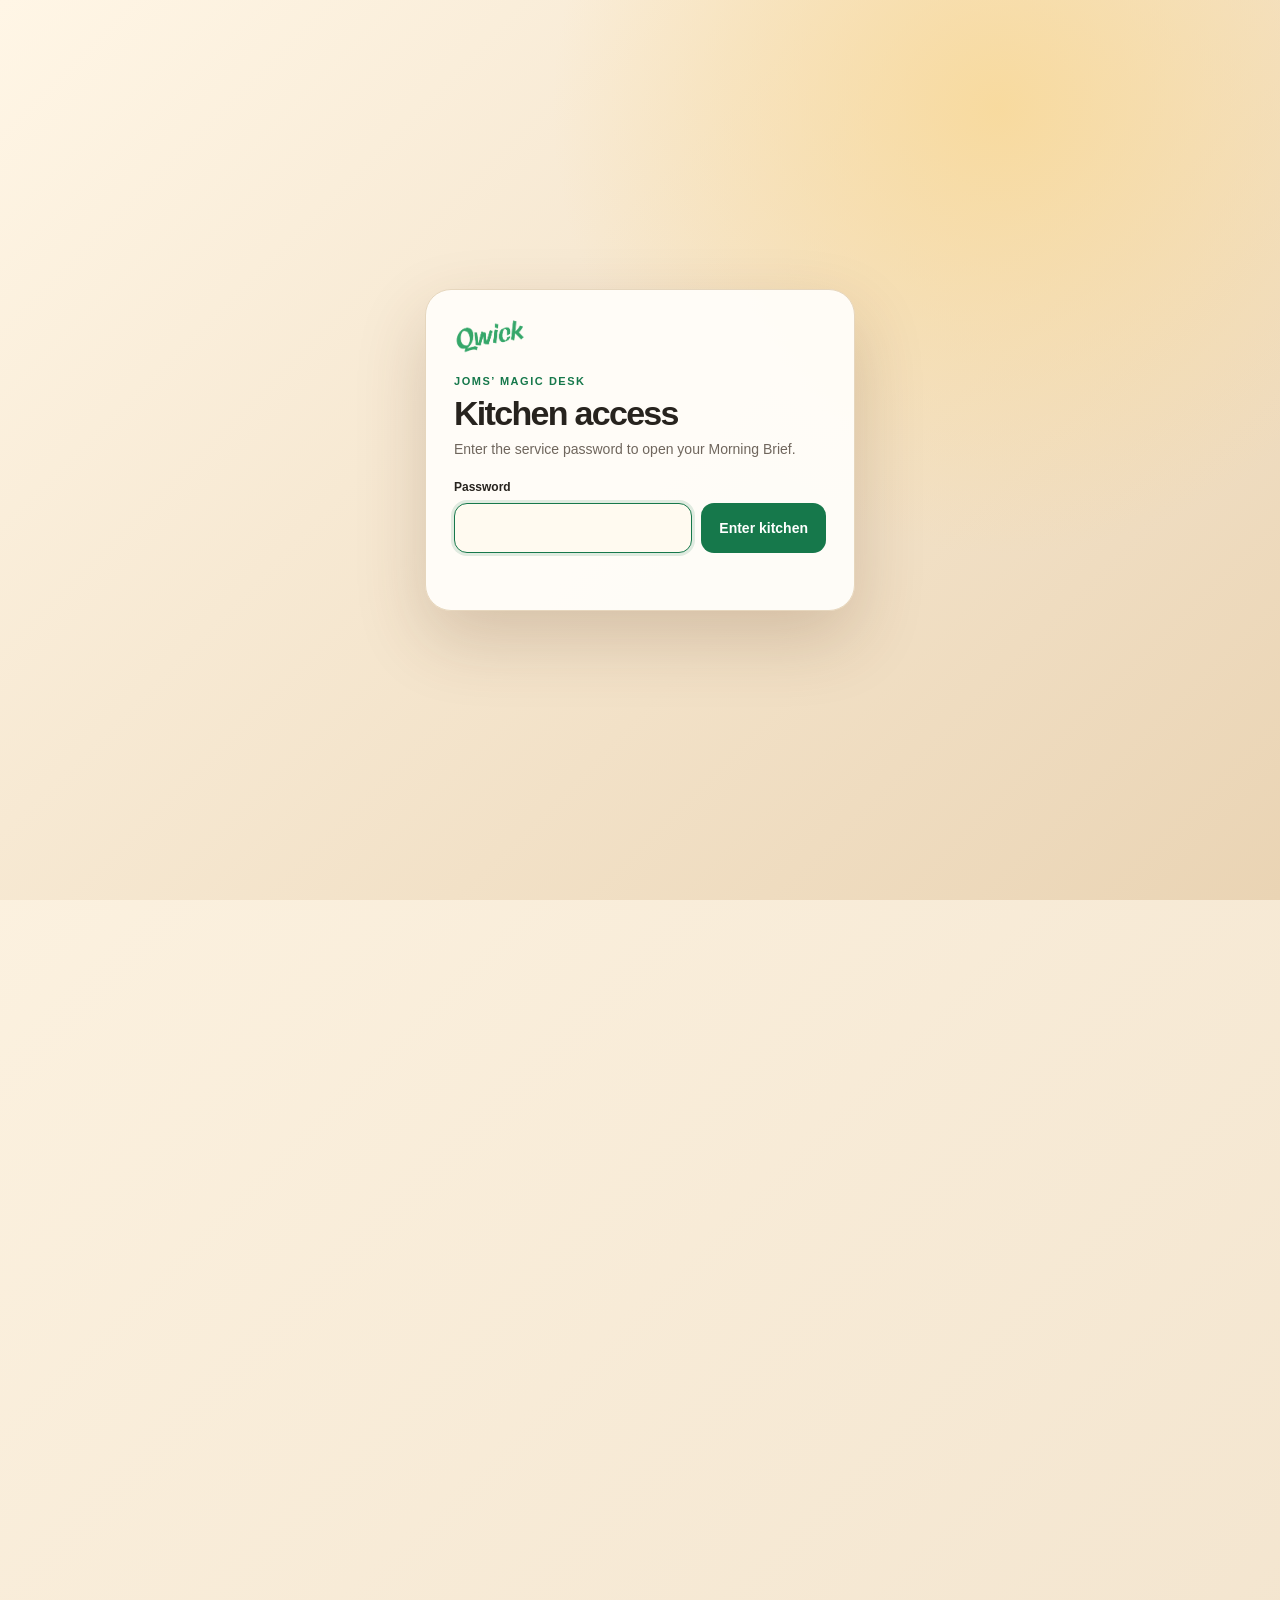
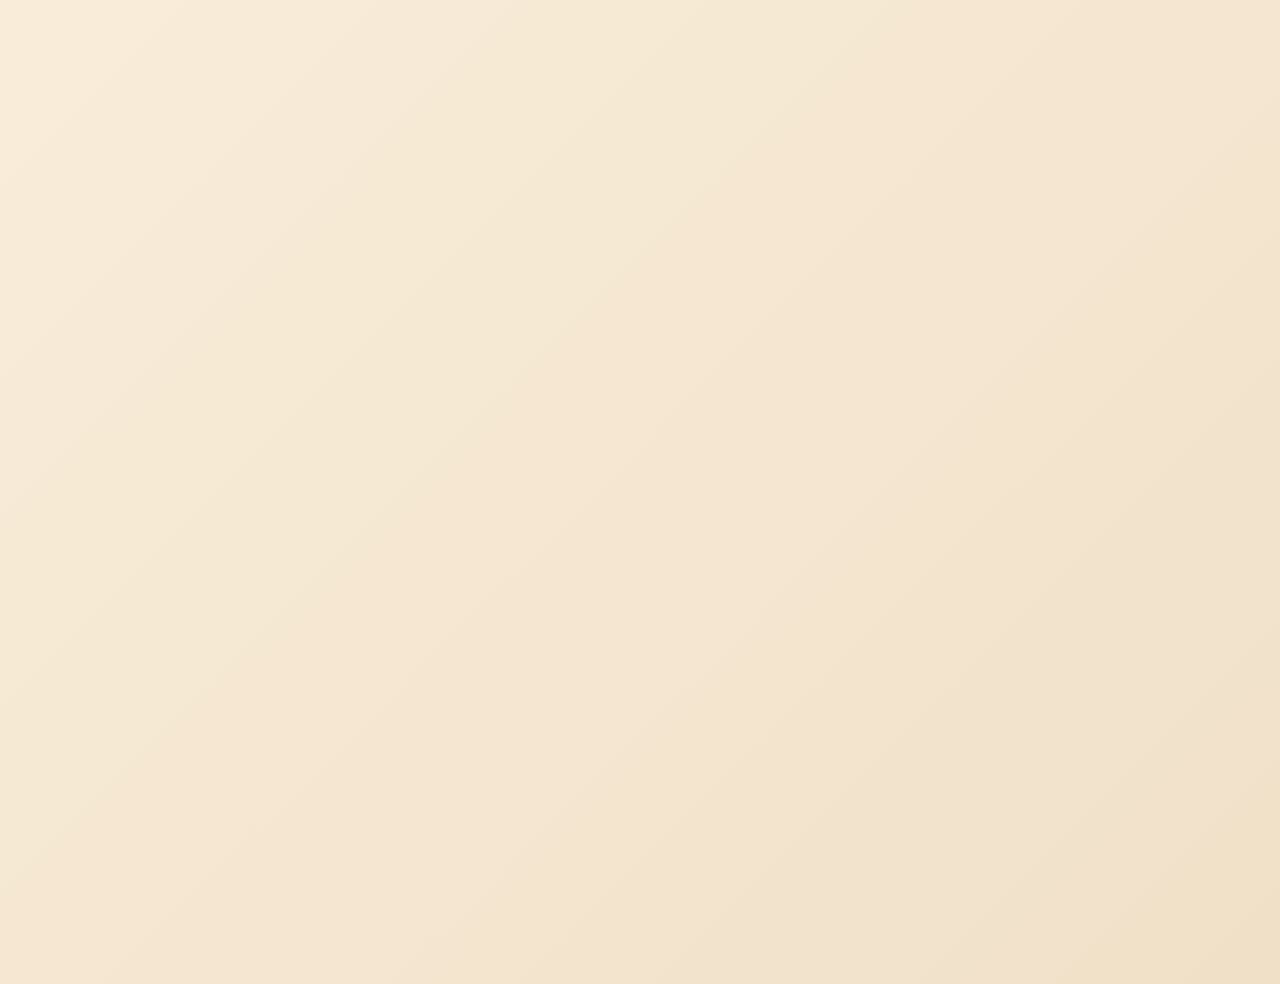
==== commit 46dba082: "Refresh Sep 1 Morning Brief" ====
--- a/morning-brief/index.html
+++ b/morning-brief/index.html
@@ -59,24 +59,27 @@
 <body>
   <div class="access-gate" id="accessGate" role="dialog" aria-modal="true" aria-labelledby="accessTitle"><form class="access-card" id="accessForm"><img class="access-logo" src="assets/qwick-logo.png" alt="Qwick"><div class="eyebrow">Joms’ Magic desk</div><h1 id="accessTitle">Kitchen access</h1><p>Enter the service password to open your Morning Brief.</p><label for="accessPassword">Password</label><div class="access-row"><input id="accessPassword" name="password" type="password" autocomplete="current-password" autocapitalize="none" spellcheck="false" required aria-describedby="accessError"><button type="submit">Enter kitchen</button></div><p class="access-error" id="accessError" role="alert" aria-live="assertive"></p><noscript><p>JavaScript is required to unlock this Morning Brief.</p></noscript></form></div>
   <main class="shell" id="dashboardShell" tabindex="-1" inert>
-    <header><div><div class="eyebrow">Joms’ Magic desk</div><h1>Your morning is ready.</h1><p class="sub">Only what needs you.</p></div><div class="stamp">Joms’ snapshot · Aug 31, 2026</div></header>
-    <section class="top"><div class="panda-hero" aria-label="The happy Magic hospitality team of pandas and robots posing together"><div class="panda-mascot"><img class="panda-image" src="magic-team-pandas-robots-v1.png" alt="Four hospitality pandas and four friendly robots sharing funny team poses"></div><span class="panda-glint" aria-hidden="true"></span></div><div class="headline"><div class="headline-top"><div class="eyebrow">Joms’ Magic desk</div><div class="brand-meta"><img class="qwick-logo" src="assets/qwick-logo.png" alt="Qwick"><div class="desk-meta">Decision refresh · Aug 31, 12:55 PM ET</div></div></div><h2>The weekly room closed with a clearer operating order: automate the repeatable work, then make every human handoff visible.</h2><p>Chris owns the next dialer update. In parallel, standardize the shared tracker, end-of-day follow-up check, and channel routing so managers can see capacity before assigning the next request.</p><div class="stat-row"><div class="stat"><b>7</b><span>Active follow-through tracked</span></div><div class="stat"><b>77</b><span>Meeting takeaways routed</span></div><div class="stat"><b id="remainingMeetingCount">0</b><span id="remainingMeetingLabel">No meetings remaining today</span></div></div></div></section>
+    <header><div><div class="eyebrow">Joms’ Magic desk</div><h1>Your morning is ready.</h1><p class="sub">Only what needs you.</p></div><div class="stamp">Joms’ snapshot · Sep 1, 2026</div></header>
+    <section class="top"><div class="panda-hero" aria-label="The happy Magic hospitality team of pandas and robots posing together"><div class="panda-mascot"><img class="panda-image" src="magic-team-pandas-robots-v1.png" alt="Four hospitality pandas and four friendly robots sharing funny team poses"></div><span class="panda-glint" aria-hidden="true"></span></div><div class="headline"><div class="headline-top"><div class="eyebrow">Joms’ Magic desk</div><div class="brand-meta"><img class="qwick-logo" src="assets/qwick-logo.png" alt="Qwick"><div class="desk-meta">Morning refresh · Sep 1, 9:30 AM ET</div></div></div><h2>Three rooms today: two agent 1:1s around the weekly operations checkpoint.</h2><p>Keep the shared tracker, end-of-day follow-up check, and channel-routing rule visible so every owner, priority, status, next action, and completion state is easy to verify.</p><div class="stat-row"><div class="stat"><b>7</b><span>Active follow-through tracked</span></div><div class="stat"><b>77</b><span>Meeting takeaways routed</span></div><div class="stat"><b id="remainingMeetingCount">3</b><span id="remainingMeetingLabel">Meetings remaining today</span></div></div></div></section>
     <nav class="brief-nav" aria-label="Morning Brief sections"><strong>Jump to</strong><a href="#serviceLine">What needs you</a><a href="#supportQueue">Support</a><a href="#meetingIntelligence">Decisions</a><a href="#agentPanel">Agent 1:1s</a><a href="#talkingPointsPanel">Your notes</a></nav>
-    <section class="today-panel all-cleared" id="todayMeeting" aria-labelledby="todayMeetingsTitle" hidden><div class="today-head"><div><div class="eyebrow">Today’s rooms</div><h2 id="todayMeetingsTitle" data-day-label="Monday, Aug 31">Monday, Aug 31 · meetings complete</h2><p>Active and upcoming rooms only. Finished meetings leave this section automatically.</p></div><button class="restore" id="restoreTodayMeetings" type="button">Restore cleared meetings</button></div><div class="today-list"></div><p class="today-empty" id="todayMeetingsEmpty">No active or upcoming meetings remain. Their decisions and follow-ups belong in meeting intelligence, not a historical calendar list.</p></section>
+    <section class="today-panel" id="todayMeeting" aria-labelledby="todayMeetingsTitle"><div class="today-head"><div><div class="eyebrow">Today’s rooms</div><h2 id="todayMeetingsTitle" data-day-label="Tuesday, Sep 1">Tuesday, Sep 1 · 3 meetings</h2><p>Active and upcoming rooms only. Finished meetings leave this section automatically.</p></div><button class="restore" id="restoreTodayMeetings" type="button">Restore cleared meetings</button></div><div class="today-list">
+      <article class="today-meeting" data-today-key="2026-09-01-one-on-one-marvie" data-permanent-key="mb-1e2b913d87f15e43df77be8e" data-start="2026-09-01T15:30:00-04:00" data-end="2026-09-01T15:50:00-04:00"><div class="time-tile">3:30<span>– 3:50 PM</span></div><div><div class="today-title"><strong>one on one</strong><span class="meeting-state">Upcoming</span></div><p>Jomarc Lamorena + Marvie De Jesus.</p></div><div class="today-links"><a class="meet-link" href="https://meet.google.com/tbz-wdzn-tpr" target="_blank" rel="noopener">Open Meet ↗</a></div><button class="clear-card" type="button" aria-label="Clear Marvie one on one from today’s meetings" title="Clear from today">×</button></article>
+      <article class="today-meeting" data-today-key="2026-09-01-operations-weekly" data-permanent-key="mb-b74519afa3b6ab883cec448e" data-start="2026-09-01T16:00:00-04:00" data-end="2026-09-01T17:00:00-04:00"><div class="time-tile">4:00<span>– 5:00 PM</span></div><div><div class="today-title"><strong>Operations Weekly</strong><span class="meeting-state">Upcoming</span></div><p>Charlotte Smith (organizer), Justin Friend, Kat Tatkin, Brittany Yanchura, Caroline Roberts, Chelie Salas, Chris Balchum, Denise White, Erik McGregor, Jomarc Lamorena, Lee Brown, and Tori Storjohann (declined).</p></div><div class="today-links"><a class="meet-link" href="https://meet.google.com/pvu-bbro-jnh" target="_blank" rel="noopener">Open Meet ↗</a></div><button class="clear-card" type="button" aria-label="Clear Operations Weekly from today’s meetings" title="Clear from today">×</button></article>
+      <article class="today-meeting" data-today-key="2026-09-01-one-on-one-love" data-permanent-key="mb-03c7b062d03c0f5e094a7622" data-start="2026-09-01T17:15:00-04:00" data-end="2026-09-01T17:35:00-04:00"><div class="time-tile">5:15<span>– 5:35 PM</span></div><div><div class="today-title"><strong>one on one</strong><span class="meeting-state">Upcoming</span></div><p>Jomarc Lamorena + Love Chand.</p></div><div class="today-links"><a class="meet-link" href="https://meet.google.com/mrz-cqmd-tqd" target="_blank" rel="noopener">Open Meet ↗</a></div><button class="clear-card" type="button" aria-label="Clear Love one on one from today’s meetings" title="Clear from today">×</button></article>
+    </div><p class="today-empty" id="todayMeetingsEmpty">No active or upcoming meetings remain. Their decisions and follow-ups belong in meeting intelligence, not a historical calendar list.</p></section>
     <section id="serviceLine"><div class="section-head"><div><h2>1 · What needs you now</h2><p>One short list of current actions. Everything else below is supporting context.</p></div><button class="restore" id="restoreBrief" type="button">Restore cleared brief items</button></div><div class="watch-grid">
       <article class="watch" data-clear-key="2026-08-28-weekend-operating-loop" data-permanent-key="mb-b2243df841aba9e8a43818fd"><span class="pill urgent">Weekend handoff · in operation</span><h3>Make every task end state visible</h3><p>For shared weekend work, name the owner, record the outcome and next checkpoint, and log completed work in the designated tracker before close. Keep exceptions human-reviewed.</p><a href="#meetingIntelligence">Review the operating decision ↓</a></article>
       <article class="watch" data-clear-key="2026-08-31-dialer-handoff" data-permanent-key="mb-a40a52fd818876a0be44406c"><span class="pill urgent">AI dialer · owner named</span><h3>Give Chris one minimum dialer-ready scope</h3><p>Chris owns the next dialer update. Confirm the required inputs, test group, and update checkpoint; once the flow is ready, move routine outreach into the automated path and keep exceptions human-reviewed.</p><a href="#meetingIntelligence">Review the dialer decision ↓</a></article>
       <article class="watch" data-clear-key="2026-08-31-shared-follow-up-loop" data-permanent-key="mb-f276e780346e686456ce6394"><span class="pill magic">Follow-up loop · standardize</span><h3>Make workload and next actions visible</h3><p>Use one shared tracker with owner, status, priority, and next checkpoint. End each shift with a short review so blockers and unfinished work are reassigned before sign-off.</p><a href="#meetingIntelligence">Review the tracking decision ↓</a></article>
-      <article class="watch" data-clear-key="2026-08-31-channel-routing" data-permanent-key="mb-a6ea053130b27f7593f9f085"><span class="pill">Channel routing · confirm tomorrow</span><h3>Separate strategy from action requests</h3><p>Keep strategy in location channels. Route action requests through the shared team channel or workflow with an owner and due time, then use tomorrow’s operations meeting to confirm the rule and its exceptions.</p><a href="#meetingIntelligence">Review the routing decision ↓</a></article>
+      <article class="watch" data-clear-key="2026-08-31-channel-routing" data-permanent-key="mb-a6ea053130b27f7593f9f085"><span class="pill">Channel routing · confirm today</span><h3>Separate strategy from action requests</h3><p>Keep strategy in location channels. Route action requests through the shared team channel or workflow with an owner and due time, then use today’s operations meeting to confirm the rule and its exceptions.</p><a href="#meetingIntelligence">Review the routing decision ↓</a></article>
       <article class="watch" data-clear-key="2026-08-26-mops-coverage-sync" data-permanent-key="mb-40055787c135ae528f9c8732"><span class="pill magic">MOps coverage · agreed</span><h3>Make the paired handoffs visible</h3><p>Keep the agreed paired coverage in operation and update the shared check-in groups so priorities, capacity, and reassignment stay visible.</p><a href="#meetingIntelligence">Review the coverage decision ↓</a></article>
-      <article class="watch" data-clear-key="2026-08-26-assistant-sync" data-permanent-key="mb-46789af71385fb039973d7fd"><span class="pill">Assistant Sync · outcome due</span><h3>Close the role-clarity loop</h3><p>The Friday checkpoint has passed without a confirmed outcome in current Calendar, Gmail, or Slack evidence. Ask what changed in scope, ownership, decision authority, and timing before completing the remaining handoff.</p><a href="#meetingIntelligence">Review the handoff checkpoint ↓</a></article>
+      <article class="watch" data-clear-key="2026-08-26-assistant-sync" data-permanent-key="mb-46789af71385fb039973d7fd"><span class="pill">Assistant Sync · outcome due</span><h3>Close the role-clarity loop</h3><p>The Friday checkpoint has passed without a confirmed outcome in current permitted Calendar and Slack evidence. Ask what changed in scope, ownership, decision authority, and timing before completing the remaining handoff.</p><a href="#meetingIntelligence">Review the handoff checkpoint ↓</a></article>
       <article class="watch" data-clear-key="2026-08-31-team-captain-capacity" data-permanent-key="mb-4e76283f118659b1fb4973c1"><span class="pill urgent">Team Captain lane · active</span><h3>Make the live redistribution visible</h3><p>Audrey is actively redistributing the current Team Captain workload while teammates are occupied. Name the next owner and backup, then keep pending work and outcomes visible in the team channel.</p><a href="#agentPanel">Open Audrey’s context ↓</a></article>
     </div></section>
-    <section class="support-panel" id="supportQueue" aria-labelledby="supportTitle" data-live-total="5" data-live-resolved="2" data-live-open="3" data-live-summary="Last verified Aug 31 at 12:14 PM ET: two of the five most recent visible request workflows showed a completion or resolution signal; three were acknowledged or still in progress."><div class="section-head"><div><h2 id="supportTitle">2 · Magic Pro Support</h2><p id="supportSummary">Last verified Aug 31 at 12:14 PM ET: two of the five most recent visible request workflows showed a completion or resolution signal; three were acknowledged or still in progress.</p></div><span class="support-rate" id="supportRate">40% complete</span></div><div class="support-stats"><div class="support-stat"><b id="supportTotal">5</b><span id="supportTotalLabel">Tracked signals</span></div><div class="support-stat"><b id="supportResolved">2</b><span id="supportResolvedLabel">Resolved</span></div><div class="support-stat"><b id="supportOpenCount">3</b><span id="supportOpenLabel">Open / in progress</span></div><div class="support-stat"><b id="supportCompletion">40%</b><span id="supportCompletionLabel">Completion rate</span></div></div>
-      <article class="support-open" data-support-key="2026-08-31-three-active-support-requests" data-support-count="3" data-permanent-key="mb-2ea7cabcb3868535117738ee" data-open-state="Acknowledged / in progress · midday"><div><span class="pill urgent support-state">Acknowledged / in progress · midday</span><h3>Close the three acknowledged support requests</h3><p>Each has an acknowledgement or active-work signal without a visible completion signal in this snapshot. Keep the owner and next action visible until resolution, then leave one clear completion signal.</p></div><div class="support-meta"><span><b>Live status:</b> Acknowledged or active</span><span><b>Owner:</b> Magic support lane</span><div class="support-actions"><button class="complete-support" type="button" aria-pressed="false">Mark complete</button></div><span class="support-local-note" aria-live="polite">No Pro names, contact details, client details, or internal request links are published here.</span></div></article>
+    <section class="support-panel" id="supportQueue" aria-labelledby="supportTitle" data-live-total="5" data-live-resolved="5" data-live-open="0" data-live-summary="Last verified Sep 1 at 9:31 AM ET: the five most recent visible request workflows showed a completion or resolution signal, with no clearly open request visible in the scan."><div class="section-head"><div><h2 id="supportTitle">2 · Magic Pro Support</h2><p id="supportSummary">Last verified Sep 1 at 9:31 AM ET: the five most recent visible request workflows showed a completion or resolution signal, with no clearly open request visible in the scan.</p></div><span class="support-rate" id="supportRate">100% complete</span></div><div class="support-stats"><div class="support-stat"><b id="supportTotal">5</b><span id="supportTotalLabel">Tracked signals</span></div><div class="support-stat"><b id="supportResolved">5</b><span id="supportResolvedLabel">Resolved</span></div><div class="support-stat"><b id="supportOpenCount">0</b><span id="supportOpenLabel">Open / in progress</span></div><div class="support-stat"><b id="supportCompletion">100%</b><span id="supportCompletionLabel">Completion rate</span></div></div>
     </section>
     <section class="meeting-source-panel" id="meetingIntelligence" aria-labelledby="meetingIntelligenceTitle" data-meeting-source="rolling-14-day-meeting-intelligence">
-      <div class="meeting-source-banner"><div><span class="meeting-source-kicker">From your meetings · organized by topic</span><h2 id="meetingIntelligenceTitle">3 · Decisions and supporting context</h2><p>Related takeaways now live together instead of repeating at the same level. Open a topic only when you need the supporting history.</p><span class="section-number-note">Morning evidence reviewed Aug 31 at 12:14 PM ET · meeting decisions current through Aug 31 at 12:54 PM ET · older items still age out after 14 days</span></div><div class="meeting-source-window">4 topic groups<span>Each item keeps its original source</span></div></div>
+      <div class="meeting-source-banner"><div><span class="meeting-source-kicker">From your meetings · organized by topic</span><h2 id="meetingIntelligenceTitle">3 · Decisions and supporting context</h2><p>Related takeaways now live together instead of repeating at the same level. Open a topic only when you need the supporting history.</p><span class="section-number-note">Morning evidence reviewed Sep 1 at 9:31 AM ET · meeting decisions current through Aug 31 at 12:54 PM ET · older items still age out after 14 days</span></div><div class="meeting-source-window">4 topic groups<span>Each item keeps its original source</span></div></div>
       <div class="meeting-source-grid" id="meetingSourceGrid">
         <article class="meeting-source-card priority" data-permanent-key="mb-49c51f49a26310abdbdf26f9" data-first-added="2026-08-31"><div class="meeting-source-meta"><span class="meeting-source-owner">Owners · Chris + Denise + Joms</span><span class="meeting-source-status">Chris owns next update · routine outreach moves after validation</span><span class="meeting-source-evidence">Jomarc/ Denise Weekly · Aug 31</span></div><h3>Make the AI dialer the standard path for repeatable outreach</h3><p>Chris will take the next dialer update and report when the workflow is ready. Define the minimum inputs, test group, and validation checkpoint first; then move routine outreach into the automated path while keeping explicit exceptions and final judgment with people.</p></article>
         <article class="meeting-source-card decision" data-permanent-key="mb-5f763e2a13966c9e2d44acc4" data-first-added="2026-08-31"><div class="meeting-source-meta"><span class="meeting-source-owner">Owners · Joms + Denise + Magic</span><span class="meeting-source-status">Shared tracker + end-of-day review · reinforce in 1:1s</span><span class="meeting-source-evidence">Jomarc/ Denise Weekly · Aug 31</span></div><h3>Use one visible follow-up loop across the team</h3><p>Track every shared request with an owner, status, priority, and next checkpoint so managers can see capacity before assigning more work. Add a short end-of-day review for blockers and unfinished items, and reinforce the same habit in agent 1:1s.</p></article>
@@ -127,7 +130,8 @@
     <section class="agent-one-on-one-panel" id="agentPanel" aria-labelledby="agentOneOnOneTitle">
       <div class="section-head"><div><div class="eyebrow">Routed from meetings + morning signals</div><h2 id="agentOneOnOneTitle">4 · Agent 1:1 follow-through</h2><p>Choose an agent to open the detail. These tables may echo team context only when it changes that person’s follow-through.</p></div><button class="agent-expand-all" id="agentExpandAll" type="button">Expand all agents</button></div>
       <div class="agent-table-grid">
-        <article class="agent-table-card" data-agent="love-chand"><div class="agent-table-head"><span class="agent-initials">LC</span><div><h3>Love Chand</h3><p>13 discussion items</p></div></div><div class="agent-table-scroll"><table class="agent-one-on-one-table"><caption class="agent-table-caption">1:1 discussion items for Love Chand</caption><thead><tr><th>Discuss</th><th>Source</th><th>Status</th></tr></thead><tbody>
+        <article class="agent-table-card" data-agent="love-chand"><div class="agent-table-head"><span class="agent-initials">LC</span><div><h3>Love Chand</h3><p>14 discussion items</p></div></div><div class="agent-table-scroll"><table class="agent-one-on-one-table"><caption class="agent-table-caption">1:1 discussion items for Love Chand</caption><thead><tr><th>Discuss</th><th>Source</th><th>Status</th></tr></thead><tbody>
+          <tr class="agent-one-on-one-item" data-permanent-key="mb-16bb8f6fff5d67f701d57933" data-first-added="2026-08-31"><td><strong>Use the shared pending-work tracker</strong>For every active item, keep the owner, priority, current status, next action, and completion state current. Bring unresolved items and blockers into the group pending check before they are missed.</td><td><a href="#meetingIntelligence">Jomarc / Denise Weekly</a><span class="agent-source-date">Aug 31</span></td><td><span class="agent-status-chip active">Standardize + monitor</span><div class="agent-remove-cell"></div></td></tr>
           <tr class="agent-one-on-one-item" data-permanent-key="mb-6a41d64bbf2ce2b779fd8baf" data-first-added="2026-08-11"><td><strong>Keep the faster Minute review human-led</strong>Use the first few minutes only when they already provide enough evidence; continue reviewing when they do not, and validate the final feedback before sending it.</td><td><a href="#meetingIntelligence">Love Chand / Jomarc 1:1</a><span class="agent-source-date">Aug 11</span></td><td><span class="agent-status-chip active">Use now · final check required</span><div class="agent-remove-cell"></div></td></tr>
           <tr class="agent-one-on-one-item" data-permanent-key="mb-9595a41a56739112442a9439" data-first-added="2026-08-11"><td><strong>Check the outcome of the Denver cook-supply expansion</strong>Chand flagged limited cook supply, got approval to include first-time Pros and cross-shift across cook positions, and confirmed the offers were expanded. Ask whether the broader pool produced qualified coverage and what still needs another lever.</td><td>Slack operating update<span class="agent-source-date">Aug 11</span></td><td><span class="agent-status-chip active">Expanded · outcome check</span><div class="agent-remove-cell"></div></td></tr>
           <tr class="agent-one-on-one-item" data-permanent-key="mb-d2f0f1aa67e4cb6cf1708770" data-first-added="2026-08-06"><td><strong>Clarify his first Robotics ownership and access</strong>The current Minute source is shared and the approved-access request is in motion. Align his initial responsibilities, what stays in his current lane, and the first delivery or payment workflow he should help validate; then invite his input on the private workspace structure.</td><td><a href="#meetingIntelligence">Jomarc + Caroline</a><span class="agent-source-date">Aug 6</span></td><td><span class="agent-status-chip active">Access + first lane</span><div class="agent-remove-cell"></div></td></tr>
@@ -142,7 +146,8 @@
           <tr class="agent-one-on-one-item" data-permanent-key="mb-d2dc40c7d7d2669ad707173f" data-first-added="2026-08-03"><td><strong>Reinforce the outreach and shift-analysis standard</strong>Use personalized SMS when possible, keep phone numbers in a copyable list, and deep-dive the Shift ID before recommending boost or overfill.</td><td><a href="#meetingIntelligence">Love / Jomarc</a><span class="agent-source-date">Jul 20</span></td><td><span class="agent-status-chip status-watch">Workflow check</span><div class="agent-remove-cell"></div></td></tr>
           <tr class="agent-one-on-one-item" data-permanent-key="mb-d7b5d6f2a3b18a6a519e5a21" data-first-added="2026-08-03"><td><strong>Recognize his Pro Export and GPT contributions</strong>He surfaced Fever badges, Creating Legends training, and food-service-worker search needs; Audrey also used his sourcing prompt successfully.</td><td><a href="#meetingIntelligence">Pro Success Weekly Sync</a><span class="agent-source-date">Jul 30</span></td><td><span class="agent-status-chip">Positive impact</span><div class="agent-remove-cell"></div></td></tr>
         </tbody></table></div></article>
-        <article class="agent-table-card" data-agent="audrey-de-leon"><div class="agent-table-head"><span class="agent-initials">AD</span><div><h3>Audrey de Leon</h3><p>16 discussion items</p></div></div><div class="agent-table-scroll"><table class="agent-one-on-one-table"><caption class="agent-table-caption">1:1 discussion items for Audrey de Leon</caption><thead><tr><th>Discuss</th><th>Source</th><th>Status</th></tr></thead><tbody>
+        <article class="agent-table-card" data-agent="audrey-de-leon"><div class="agent-table-head"><span class="agent-initials">AD</span><div><h3>Audrey de Leon</h3><p>17 discussion items</p></div></div><div class="agent-table-scroll"><table class="agent-one-on-one-table"><caption class="agent-table-caption">1:1 discussion items for Audrey de Leon</caption><thead><tr><th>Discuss</th><th>Source</th><th>Status</th></tr></thead><tbody>
+          <tr class="agent-one-on-one-item" data-permanent-key="mb-8cd2c2821e4de215fb1e02e6" data-first-added="2026-08-31"><td><strong>Use the shared pending-work tracker</strong>For every active item, keep the owner, priority, current status, next action, and completion state current. Bring unresolved items and blockers into the group pending check before they are missed.</td><td><a href="#meetingIntelligence">Jomarc / Denise Weekly</a><span class="agent-source-date">Aug 31</span></td><td><span class="agent-status-chip active">Standardize + monitor</span><div class="agent-remove-cell"></div></td></tr>
           <tr class="agent-one-on-one-item" data-permanent-key="mb-952d98bfebfdd5205c4ed926" data-first-added="2026-08-12"><td><strong>Pilot a protected Team Captain focus block</strong>Confirm who covers early live work, what interview overlap is needed, and which hours Audrey can protect for sourcing and bench-building. Test the plan for one to two weeks and review the result before making a permanent schedule change.</td><td><a href="#meetingIntelligence">Audrey / Jomarc 1:1</a><span class="agent-source-date">Aug 12</span></td><td><span class="agent-status-chip active">Coverage check · trial first</span><div class="agent-remove-cell"></div></td></tr>
           <tr class="agent-one-on-one-item" data-permanent-key="mb-45f6b843a61d463d6d42e5a9" data-first-added="2026-08-12"><td><strong>Clarify the Saturday Soldier Field unblock</strong>Start with what Audrey has already tried and the current qualified pool. Marvie is continuing the search after Levi’s; confirm they share one outreach history so the handoff adds reach without duplicate contacts.</td><td><a href="#meetingIntelligence">Mid-week Check-In + Training Bon x Marvie</a><span class="agent-source-date">Aug 12</span></td><td><span class="agent-status-chip active">One captain remains · shared lane</span><div class="agent-remove-cell"></div></td></tr>
           <tr class="agent-one-on-one-item" data-permanent-key="mb-d674bd3eec1222abd149d59e" data-first-added="2026-08-12"><td><strong>Prepare the reusable UCF captain bench</strong>Once Denise shares the kickoff details, confirm the experience and onsite-training requirements, identify two reliable captains for the first game, and build toward a reusable pool of five.</td><td><a href="#meetingIntelligence">Mid-week Check-In</a><span class="agent-source-date">Aug 12</span></td><td><span class="agent-status-chip status-watch">Details pending · pool next</span><div class="agent-remove-cell"></div></td></tr>
@@ -160,7 +165,8 @@
           <tr class="agent-one-on-one-item" data-permanent-key="mb-554c1e31054e8040346a0bfe" data-first-added="2026-08-03"><td><strong>Close the VIP market follow-ups</strong>Review the business information, create the needed shift, and report back on Myrtle Beach and the Wilmington/Charlotte captain setup.</td><td><a href="#meetingIntelligence">VIP</a><span class="agent-source-date">Jul 31</span></td><td><span class="agent-status-chip status-watch">Follow up</span><div class="agent-remove-cell"></div></td></tr>
           <tr class="agent-one-on-one-item" data-permanent-key="mb-cf0bc4f0b51084097f92d3f7" data-first-added="2026-08-03"><td><strong>Review dashboard and candidate-query quality</strong>Use the agreed Team Captain criteria—one year of experience and no bad ratings—and confirm the dashboard readability changes landed.</td><td><a href="#meetingIntelligence">Audrey / Jomarc</a><span class="agent-source-date">Jul 30</span></td><td><span class="agent-status-chip">Quality check</span><div class="agent-remove-cell"></div></td></tr>
         </tbody></table></div></article>
-        <article class="agent-table-card" data-agent="cyrus-jedwin"><div class="agent-table-head"><span class="agent-initials">CJ</span><div><h3>Cyrus Jedwin</h3><p>6 meeting items</p></div></div><div class="agent-table-scroll"><table class="agent-one-on-one-table"><caption class="agent-table-caption">1:1 discussion items for Cyrus Jedwin</caption><thead><tr><th>Discuss</th><th>Meeting</th><th>Status</th></tr></thead><tbody>
+        <article class="agent-table-card" data-agent="cyrus-jedwin"><div class="agent-table-head"><span class="agent-initials">CJ</span><div><h3>Cyrus Jedwin</h3><p>7 meeting items</p></div></div><div class="agent-table-scroll"><table class="agent-one-on-one-table"><caption class="agent-table-caption">1:1 discussion items for Cyrus Jedwin</caption><thead><tr><th>Discuss</th><th>Meeting</th><th>Status</th></tr></thead><tbody>
+          <tr class="agent-one-on-one-item" data-permanent-key="mb-a1c7e42e92087b98b59cf2f4" data-first-added="2026-08-31"><td><strong>Use the shared pending-work tracker</strong>For every active item, keep the owner, priority, current status, next action, and completion state current. Bring unresolved items and blockers into the group pending check before they are missed.</td><td><a href="#meetingIntelligence">Jomarc / Denise Weekly</a><span class="agent-source-date">Aug 31</span></td><td><span class="agent-status-chip active">Standardize + monitor</span><div class="agent-remove-cell"></div></td></tr>
           <tr class="agent-one-on-one-item" data-permanent-key="mb-e5912efd34339b8f0e30cbe9" data-first-added="2026-08-06"><td><strong>Make Monday outreach a start-of-shift check</strong>When he has capacity, Cyrus should check the live outreach lane at the start of Monday instead of waiting for a direct request, then make his ownership visible in the team channel.</td><td><a href="#meetingIntelligence">Pro Success Weekly Sync</a><span class="agent-source-date">Aug 6</span></td><td><span class="agent-status-chip active">Monday routine</span><div class="agent-remove-cell"></div></td></tr>
           <tr class="agent-one-on-one-item" data-permanent-key="mb-6ebaf8760d13ad6813cebd7f" data-first-added="2026-08-04"><td><strong>Recognize the First Financial timesheet support</strong>Kat reported that Cyrus worked through hundreds of timesheets and saved her roughly an hour. Ask what made the process efficient and recognize the ownership.</td><td><a href="#meetingIntelligence">MOps Sync</a><span class="agent-source-date">Aug 4</span></td><td><span class="agent-status-chip">Positive impact</span><div class="agent-remove-cell"></div></td></tr>
           <tr class="agent-one-on-one-item" data-permanent-key="mb-a31de6e3fca1622a8b9622de" data-first-added="2026-08-04"><td><strong>Protect the intentional MOps coverage pairing with Chand</strong>Chand’s current days off and hours were kept because they provide coverage when Cyrus is off. Verify that overlap before proposing either agent’s next schedule change.</td><td><a href="#meetingIntelligence">Pro Success Agents</a><span class="agent-source-date">Aug 4</span></td><td><span class="agent-status-chip">Coverage guardrail</span><div class="agent-remove-cell"></div></td></tr>
@@ -168,7 +174,8 @@
           <tr class="agent-one-on-one-item" data-permanent-key="mb-65e908fc6598cc653e8c7637" data-first-added="2026-08-03"><td><strong>Schedule paid Arizona Fever captain training</strong>Coordinate training once the producer responds and confirm captain availability and readiness.</td><td><a href="#meetingIntelligence">Operations Weekly</a><span class="agent-source-date">Aug 3</span></td><td><span class="agent-status-chip status-watch">Waiting on producer</span><div class="agent-remove-cell"></div></td></tr>
           <tr class="agent-one-on-one-item" data-permanent-key="mb-720cef4cda3c7559f398b63d" data-first-added="2026-08-03"><td><strong>Confirm weekend Team Captain ownership</strong>He is the primary sourcing point when the Zap fires; verify he has Audrey’s playbook and a clear backup path through Mavis and the whole Magic Team.</td><td><a href="#meetingIntelligence">Pro Success Weekly Sync + MOps Sync</a><span class="agent-source-date">Jul 30</span></td><td><span class="agent-status-chip active">Primary owner</span><div class="agent-remove-cell"></div></td></tr>
         </tbody></table></div></article>
-        <article class="agent-table-card" data-agent="marc-bryan-caras"><div class="agent-table-head"><span class="agent-initials">MB</span><div><h3>Marc Bryan Caras</h3><p>11 discussion items</p></div></div><div class="agent-table-scroll"><table class="agent-one-on-one-table"><caption class="agent-table-caption">1:1 discussion items for Marc Bryan Caras</caption><thead><tr><th>Discuss</th><th>Source</th><th>Status</th></tr></thead><tbody>
+        <article class="agent-table-card" data-agent="marc-bryan-caras"><div class="agent-table-head"><span class="agent-initials">MB</span><div><h3>Marc Bryan Caras</h3><p>12 discussion items</p></div></div><div class="agent-table-scroll"><table class="agent-one-on-one-table"><caption class="agent-table-caption">1:1 discussion items for Marc Bryan Caras</caption><thead><tr><th>Discuss</th><th>Source</th><th>Status</th></tr></thead><tbody>
+          <tr class="agent-one-on-one-item" data-permanent-key="mb-89854da8c663b0647c33a8ef" data-first-added="2026-08-31"><td><strong>Use the shared pending-work tracker</strong>For every active item, keep the owner, priority, current status, next action, and completion state current. Bring unresolved items and blockers into the group pending check before they are missed.</td><td><a href="#meetingIntelligence">Jomarc / Denise Weekly</a><span class="agent-source-date">Aug 31</span></td><td><span class="agent-status-chip active">Standardize + monitor</span><div class="agent-remove-cell"></div></td></tr>
           <tr class="agent-one-on-one-item" data-permanent-key="mb-50dff267f658d51c254fe6ed" data-first-added="2026-08-13"><td><strong>Document two to three approved AI workflows</strong>Choose work uses with a clear outcome, note the time saved and manual quality check, and keep Pro names, contact details, and other personal data out of general AI chats. For shift-locking or outreach support, include an explicit final verification step.</td><td><a href="#meetingIntelligence">Marc Bryan / Jomarc 1:1</a><span class="agent-source-date">Aug 13</span></td><td><span class="agent-status-chip active">Evidence + guardrails</span><div class="agent-remove-cell"></div></td></tr>
           <tr class="agent-one-on-one-item" data-permanent-key="mb-fb972a504722789f9155c1fa" data-first-added="2026-08-13"><td><strong>Set a useful update cadence</strong>Marc Bryan said his prior check-ins centered mainly on market tasks. Start with two short operational updates each week plus a fuller 1:1 for workload, tools, development, and blockers; adjust the cadence after testing it.</td><td><a href="#meetingIntelligence">Marc Bryan / Jomarc 1:1</a><span class="agent-source-date">Aug 13</span></td><td><span class="agent-status-chip active">Start cadence</span><div class="agent-remove-cell"></div></td></tr>
           <tr class="agent-one-on-one-item" data-permanent-key="mb-7424aa99acd9448abe026e9a" data-first-added="2026-08-11"><td><strong>Close the last near-term Detroit opening</strong>Marc Bryan brought one Detroit shift to full confirmation and moved tomorrow’s shift to 3 of 4 after max offer and boost. Ask for the next checkpoint, whether the final opening closed, and which lever actually worked.</td><td>Slack operating update<span class="agent-source-date">Aug 11</span></td><td><span class="agent-status-chip active">One gap · checkpoint due</span><div class="agent-remove-cell"></div></td></tr>
@@ -181,7 +188,8 @@
           <tr class="agent-one-on-one-item" data-permanent-key="mb-78d033a0f9967aee40fdd5f1" data-first-added="2026-08-03"><td><strong>Confirm the certification-image review</strong>He was assigned the GWCC certificate images; verify the review is complete and the compliant roster is clear.</td><td><a href="#meetingIntelligence">Weekend Needs</a><span class="agent-source-date">Jul 31</span></td><td><span class="agent-status-chip active">Verify complete</span><div class="agent-remove-cell"></div></td></tr>
           <tr class="agent-one-on-one-item" data-permanent-key="mb-d02146c016adb7c22273d4a5" data-first-added="2026-08-03"><td><strong>Use his newly available capacity</strong>Denise reported that Marc Bryan is available for tasks. Confirm the highest-value current priority before assigning more work, closing the earlier capacity risk.</td><td><a href="#meetingIntelligence">Weekend Needs + Pro Success Weekly Sync + Pro Success Agents</a><span class="agent-source-date">Jul 23–Aug 4</span></td><td><span class="agent-status-chip active">Available now · prioritize</span><div class="agent-remove-cell"></div></td></tr>
         </tbody></table></div></article>
-        <article class="agent-table-card" data-agent="marvie-mavis-de-jesus"><div class="agent-table-head"><span class="agent-initials">MJ</span><div><h3>Marvie “Mavis” de Jesus</h3><p>6 meeting items</p></div></div><div class="agent-table-scroll"><table class="agent-one-on-one-table"><caption class="agent-table-caption">1:1 discussion items for Marvie Mavis de Jesus</caption><thead><tr><th>Discuss</th><th>Meeting</th><th>Status</th></tr></thead><tbody>
+        <article class="agent-table-card" data-agent="marvie-mavis-de-jesus"><div class="agent-table-head"><span class="agent-initials">MJ</span><div><h3>Marvie “Mavis” de Jesus</h3><p>7 meeting items</p></div></div><div class="agent-table-scroll"><table class="agent-one-on-one-table"><caption class="agent-table-caption">1:1 discussion items for Marvie Mavis de Jesus</caption><thead><tr><th>Discuss</th><th>Meeting</th><th>Status</th></tr></thead><tbody>
+          <tr class="agent-one-on-one-item" data-permanent-key="mb-5bfd273de26b25ff54d62a14" data-first-added="2026-08-31"><td><strong>Use the shared pending-work tracker</strong>For every active item, keep the owner, priority, current status, next action, and completion state current. Bring unresolved items and blockers into the group pending check before they are missed.</td><td><a href="#meetingIntelligence">Jomarc / Denise Weekly</a><span class="agent-source-date">Aug 31</span></td><td><span class="agent-status-chip active">Standardize + monitor</span><div class="agent-remove-cell"></div></td></tr>
           <tr class="agent-one-on-one-item" data-permanent-key="mb-3e5eb10d544b39bf4d3d6367" data-first-added="2026-08-12"><td><strong>Close the stadium handoff after Bon’s completed training block</strong>Bon’s EOD recap confirmed that Marvie covered the live Team Captain workflow. Close the Levi’s captain training before shifting sourcing attention to the remaining Soldier Field need, while keeping Audrey’s existing outreach work visible.</td><td><a href="#meetingIntelligence">Training Bon x Marvie + EOD Denise x Bon</a><span class="agent-source-date">Aug 12</span></td><td><span class="agent-status-chip active">Training captured · stadium follow-through</span><div class="agent-remove-cell"></div></td></tr>
           <tr class="agent-one-on-one-item" data-permanent-key="mb-0ab6b2ea2cf0a2ce8c51f600" data-first-added="2026-08-11"><td><strong>Use the official channel for Team Captain directives</strong>When a Team Captain direction needs team alignment, route it through the official channel so the owner, context, and follow-through stay visible. Keep the twice-monthly 1:1 cadence current.</td><td><a href="#meetingIntelligence">Mavis / Jomarc 1:1</a><span class="agent-source-date">Aug 11</span></td><td><span class="agent-status-chip active">Use now · twice-monthly check-in</span><div class="agent-remove-cell"></div></td></tr>
           <tr class="agent-one-on-one-item" data-permanent-key="mb-a02affa3d03311754cfb04f8" data-first-added="2026-08-04"><td><strong>Use completed-task capacity proactively</strong>When Mavis finishes assigned work, she should check the live outreach lane at the start of Tuesday and pick up available work without waiting for a direct ask.</td><td><a href="#meetingIntelligence">Jomarc / Denise Weekly + Pro Success Weekly Sync</a><span class="agent-source-date">Aug 4–6</span></td><td><span class="agent-status-chip active">Tuesday routine</span><div class="agent-remove-cell"></div></td></tr>
@@ -189,7 +197,8 @@
           <tr class="agent-one-on-one-item" data-permanent-key="mb-856a2242c5bde1700409cb00" data-first-added="2026-08-03"><td><strong>Define her weekend ownership</strong>When Team Captain or after-hours work appears Saturday or Sunday, she should be tagged directly while the full Magic Team remains the backup.</td><td><a href="#meetingIntelligence">MOps Sync</a><span class="agent-source-date">Jul 30</span></td><td><span class="agent-status-chip">Weekend owner</span><div class="agent-remove-cell"></div></td></tr>
           <tr class="agent-one-on-one-item" data-permanent-key="mb-431b37920e8841d808060a63" data-first-added="2026-08-03"><td><strong>Record ABM Nightcrawler work as complete</strong>The Aug 4 meeting reported that Mavis completed the necessary work. Keep the row for 1:1 history and revisit only if a screening, drug-test, or orientation handoff remains.</td><td><a href="#meetingIntelligence">Weekend Needs + Pro Success Agents</a><span class="agent-source-date">Jul 31–Aug 4</span></td><td><span class="agent-status-chip">Complete · Aug 4</span><div class="agent-remove-cell"></div></td></tr>
         </tbody></table></div></article>
-        <article class="agent-table-card" data-agent="rhys-cruz"><div class="agent-table-head"><span class="agent-initials">RC</span><div><h3>Rhys Cruz</h3><p>9 meeting items</p></div></div><div class="agent-table-scroll"><table class="agent-one-on-one-table"><caption class="agent-table-caption">1:1 discussion items for Rhys Cruz</caption><thead><tr><th>Discuss</th><th>Meeting</th><th>Status</th></tr></thead><tbody>
+        <article class="agent-table-card" data-agent="rhys-cruz"><div class="agent-table-head"><span class="agent-initials">RC</span><div><h3>Rhys Cruz</h3><p>10 meeting items</p></div></div><div class="agent-table-scroll"><table class="agent-one-on-one-table"><caption class="agent-table-caption">1:1 discussion items for Rhys Cruz</caption><thead><tr><th>Discuss</th><th>Meeting</th><th>Status</th></tr></thead><tbody>
+          <tr class="agent-one-on-one-item" data-permanent-key="mb-fa1b4c50563cd29076f94438" data-first-added="2026-08-31"><td><strong>Use the shared pending-work tracker</strong>For every active item, keep the owner, priority, current status, next action, and completion state current. Bring unresolved items and blockers into the group pending check before they are missed.</td><td><a href="#meetingIntelligence">Jomarc / Denise Weekly</a><span class="agent-source-date">Aug 31</span></td><td><span class="agent-status-chip active">Standardize + monitor</span><div class="agent-remove-cell"></div></td></tr>
           <tr class="agent-one-on-one-item" data-permanent-key="mb-1df0e9b5c7463a284fb819d2" data-first-added="2026-08-20"><td><strong>Set the scale-up gates for the shared-request model</strong>Rhys said his current workload is manageable. Agree on the minimum request fields, priority and claim signals, first capacity warning, escalation path, and one-week success measure before expanding the shared channel or removing the current route.</td><td><a href="#meetingIntelligence">Rhys / Jomarc 1:1</a><span class="agent-source-date">Aug 20</span></td><td><span class="agent-status-chip active">Monitor + define gates</span><div class="agent-remove-cell"></div></td></tr>
           <tr class="agent-one-on-one-item" data-permanent-key="mb-e919efe1a01831e266665925" data-first-added="2026-08-13"><td><strong>Use Finance conflicts as the early capacity flag</strong>Rhys said his Finance work is flexible and he can support Denise’s markets with Marc Bryan. If Finance and market work become heavy or urgent at the same time, he will tell Denise and Marc Bryan early so coverage can be reassigned before follow-through slips.</td><td><a href="#meetingIntelligence">Magic Assistant Team Meeting + MOps Coverage Sync</a><span class="agent-source-date">Aug 13–26</span></td><td><span class="agent-status-chip active">Paired coverage · flag conflicts early</span><div class="agent-remove-cell"></div></td></tr>
           <tr class="agent-one-on-one-item" data-permanent-key="mb-2855d517a2953cc6643a6f5b" data-first-added="2026-08-12"><td><strong>Build on Bon’s outreach recap</strong>Bon could explain Rhys’s method for grouping similar outreach and using a consistent message, but he still needs hands-on practice. Ask what reference or short follow-up would help Bon repeat the workflow confidently.</td><td><a href="#meetingIntelligence">Mid-week Check-In + EOD Denise x Bon</a><span class="agent-source-date">Aug 12</span></td><td><span class="agent-status-chip active">Recap captured · practice next</span><div class="agent-remove-cell"></div></td></tr>
@@ -200,7 +209,8 @@
           <tr class="agent-one-on-one-item" data-permanent-key="mb-c260ef5b446ffa2fa9562ff7" data-first-added="2026-08-03"><td><strong>Timebox his Pro-history GPT prototype</strong>Define the objective work-history signals, test a small sample against manual review, and keep the final decision human-led. Rhys should share the prompt, sample inputs, and local output before investing more time.</td><td><a href="#meetingIntelligence">VIP + Rhys 1:1</a><span class="agent-source-date">Jul 31–Aug 6</span></td><td><span class="agent-status-chip status-watch">Prototype · share next</span><div class="agent-remove-cell"></div></td></tr>
           <tr class="agent-one-on-one-item" data-permanent-key="mb-8e55fc66e6cd5123cadf7292" data-first-added="2026-08-06"><td><strong>Surface outreach load before it becomes invisible</strong>When VIP or Pro Success outreach volume climbs and nobody is helping, Rhys should tell Joms or ask for support in the team channel immediately. If he is uncomfortable posting, Joms will route the request.</td><td><a href="#meetingIntelligence">Rhys Cruz 1:1</a><span class="agent-source-date">Aug 6</span></td><td><span class="agent-status-chip active">Use immediately</span><div class="agent-remove-cell"></div></td></tr>
         </tbody></table></div></article>
-        <article class="agent-table-card" data-agent="angelo-gelo-bartolome"><div class="agent-table-head"><span class="agent-initials">GB</span><div><h3>Angelo “Gelo” Bartolome</h3><p>8 meeting items</p></div></div><div class="agent-table-scroll"><table class="agent-one-on-one-table"><caption class="agent-table-caption">1:1 discussion items for Angelo Gelo Bartolome</caption><thead><tr><th>Discuss</th><th>Meeting</th><th>Status</th></tr></thead><tbody>
+        <article class="agent-table-card" data-agent="angelo-gelo-bartolome"><div class="agent-table-head"><span class="agent-initials">GB</span><div><h3>Angelo “Gelo” Bartolome</h3><p>9 meeting items</p></div></div><div class="agent-table-scroll"><table class="agent-one-on-one-table"><caption class="agent-table-caption">1:1 discussion items for Angelo Gelo Bartolome</caption><thead><tr><th>Discuss</th><th>Meeting</th><th>Status</th></tr></thead><tbody>
+          <tr class="agent-one-on-one-item" data-permanent-key="mb-f2bbe558c5cb05d3bb4af9ee" data-first-added="2026-08-31"><td><strong>Use the shared pending-work tracker</strong>For every active item, keep the owner, priority, current status, next action, and completion state current. Bring unresolved items and blockers into the group pending check before they are missed.</td><td><a href="#meetingIntelligence">Jomarc / Denise Weekly</a><span class="agent-source-date">Aug 31</span></td><td><span class="agent-status-chip active">Standardize + monitor</span><div class="agent-remove-cell"></div></td></tr>
           <tr class="agent-one-on-one-item" data-permanent-key="mb-30f371fe3cb19f0722e06a81" data-first-added="2026-08-13"><td><strong>Use his Minute alert-severity feedback</strong>Separate harmless missing-field cleanup from real operational risk, show the exact cause behind each alert, and confirm whether a second dashboard tab adds value before maintaining it.</td><td><a href="#meetingIntelligence">Angelo / Jomarc 1:1</a><span class="agent-source-date">Aug 13</span></td><td><span class="agent-status-chip active">Bring to Caroline</span><div class="agent-remove-cell"></div></td></tr>
           <tr class="agent-one-on-one-item" data-permanent-key="mb-247ee77669eed41c4f411f6b" data-first-added="2026-08-13"><td><strong>Validate the newer Front routing setup</strong>Gelo reported fewer scattered requests after the group-tag routing and broader team coverage. Confirm that the Slack notification path stays reliable and that no work disappears when volume rises.</td><td><a href="#meetingIntelligence">Angelo / Jomarc 1:1</a><span class="agent-source-date">Aug 13</span></td><td><span class="agent-status-chip">Monitor routing</span><div class="agent-remove-cell"></div></td></tr>
           <tr class="agent-one-on-one-item" data-permanent-key="mb-c1b496b6556ef4562ce35e7e" data-first-added="2026-08-07"><td><strong>Close the Minute ownership and no-engagement gaps</strong>Review the 29 rows without a confirmed agent, correct ownership, and finish the no-engagement updates after returning Wednesday. Surface any delivery conflicts that still need system confirmation instead of forcing a status.</td><td><a href="#meetingIntelligence">Minute DAsh</a><span class="agent-source-date">Aug 7</span></td><td><span class="agent-status-chip active">Wednesday follow-through</span><div class="agent-remove-cell"></div></td></tr>
@@ -211,7 +221,8 @@
           <tr class="agent-one-on-one-item" data-permanent-key="mb-1821cb5bac3e83caeee6c2ad" data-first-added="2026-08-03"><td><strong>Confirm the 12 PM–9 PM schedule handoff</strong>The schedule is active; make after-9 PM ownership explicit and confirm how Saturday/Sunday coverage and time-off requests should route during the transition.</td><td><a href="#meetingIntelligence">Angelo / Jomarc + Weekend Needs + Pro Success Agents</a><span class="agent-source-date">Jul 30–Aug 4</span></td><td><span class="agent-status-chip active">Schedule active · routing open</span><div class="agent-remove-cell"></div></td></tr>
           <tr class="agent-one-on-one-item" data-permanent-key="mb-dc50fbe9a45dafadc9d7c47f" data-first-added="2026-08-03"><td><strong>Use his dashboard feedback</strong>Review hyperlink placement, Shift ID visibility, the hourly refresh, and his suggestion to standardize the overloaded A–Z data view.</td><td><a href="#meetingIntelligence">Angelo / Jomarc</a><span class="agent-source-date">Jul 30</span></td><td><span class="agent-status-chip">Product feedback</span><div class="agent-remove-cell"></div></td></tr>
         </tbody></table></div></article>
-        <article class="agent-table-card" data-agent="mark-camillo"><div class="agent-table-head"><span class="agent-initials">MC</span><div><h3>Mark Camillo</h3><p>9 meeting items</p></div></div><div class="agent-table-scroll"><table class="agent-one-on-one-table"><caption class="agent-table-caption">1:1 discussion items for Mark Camillo</caption><thead><tr><th>Discuss</th><th>Meeting</th><th>Status</th></tr></thead><tbody>
+        <article class="agent-table-card" data-agent="mark-camillo"><div class="agent-table-head"><span class="agent-initials">MC</span><div><h3>Mark Camillo</h3><p>10 meeting items</p></div></div><div class="agent-table-scroll"><table class="agent-one-on-one-table"><caption class="agent-table-caption">1:1 discussion items for Mark Camillo</caption><thead><tr><th>Discuss</th><th>Meeting</th><th>Status</th></tr></thead><tbody>
+          <tr class="agent-one-on-one-item" data-permanent-key="mb-2068941696f7010a8f9fe818" data-first-added="2026-08-31"><td><strong>Use the shared pending-work tracker</strong>For every active item, keep the owner, priority, current status, next action, and completion state current. Bring unresolved items and blockers into the group pending check before they are missed.</td><td><a href="#meetingIntelligence">Jomarc / Denise Weekly</a><span class="agent-source-date">Aug 31</span></td><td><span class="agent-status-chip active">Standardize + monitor</span><div class="agent-remove-cell"></div></td></tr>
           <tr class="agent-one-on-one-item" data-permanent-key="mb-559ac876d31d86535d2473ae" data-first-added="2026-08-13"><td><strong>Use Bon’s final supervised block as a readiness check</strong>Mark has taught the closer priorities, upcoming-shift checks, outreach path, and the difference between first-shift and repeat context. Let Bon lead real examples while Mark evaluates accuracy, judgment, and escalation, then name what Bon can own independently versus where he still needs support.</td><td><a href="#meetingIntelligence">Mark Camillo 1:1 + Magic Assistant Team Meeting</a><span class="agent-source-date">Aug 13</span></td><td><span class="agent-status-chip active">Lead assessment</span><div class="agent-remove-cell"></div></td></tr>
           <tr class="agent-one-on-one-item" data-permanent-key="mb-0a3100f05cbe5156717785df" data-first-added="2026-08-13"><td><strong>Start the paired market-support lane with a clear handoff</strong>Mark will support Kat’s markets with Mavis while keeping orientation calls and existing primary work. Begin with regular Fulfillment work before Kat’s shift starts, use the shared group for assignments and updates, and keep direct requests owned or visibly reassigned when capacity is tight.</td><td><a href="#meetingIntelligence">Mark Camillo 1:1 + MOps Coverage Sync</a><span class="agent-source-date">Aug 13–26</span></td><td><span class="agent-status-chip active">Assignment set · group handoff next</span><div class="agent-remove-cell"></div></td></tr>
           <tr class="agent-one-on-one-item" data-permanent-key="mb-b2aeb648d16c410c0f659cf3" data-first-added="2026-08-12"><td><strong>Give Bon one focused Fulfillment shadow block</strong>Denise asked for hands-on practice before the weekend crew takes over. Keep the session narrow: explain the decision path, let Bon navigate a low-risk example, and capture the questions he still needs answered.</td><td><a href="#meetingIntelligence">EOD Denise x Bon</a><span class="agent-source-date">Aug 12</span></td><td><span class="agent-status-chip active">Today · guided practice</span><div class="agent-remove-cell"></div></td></tr>
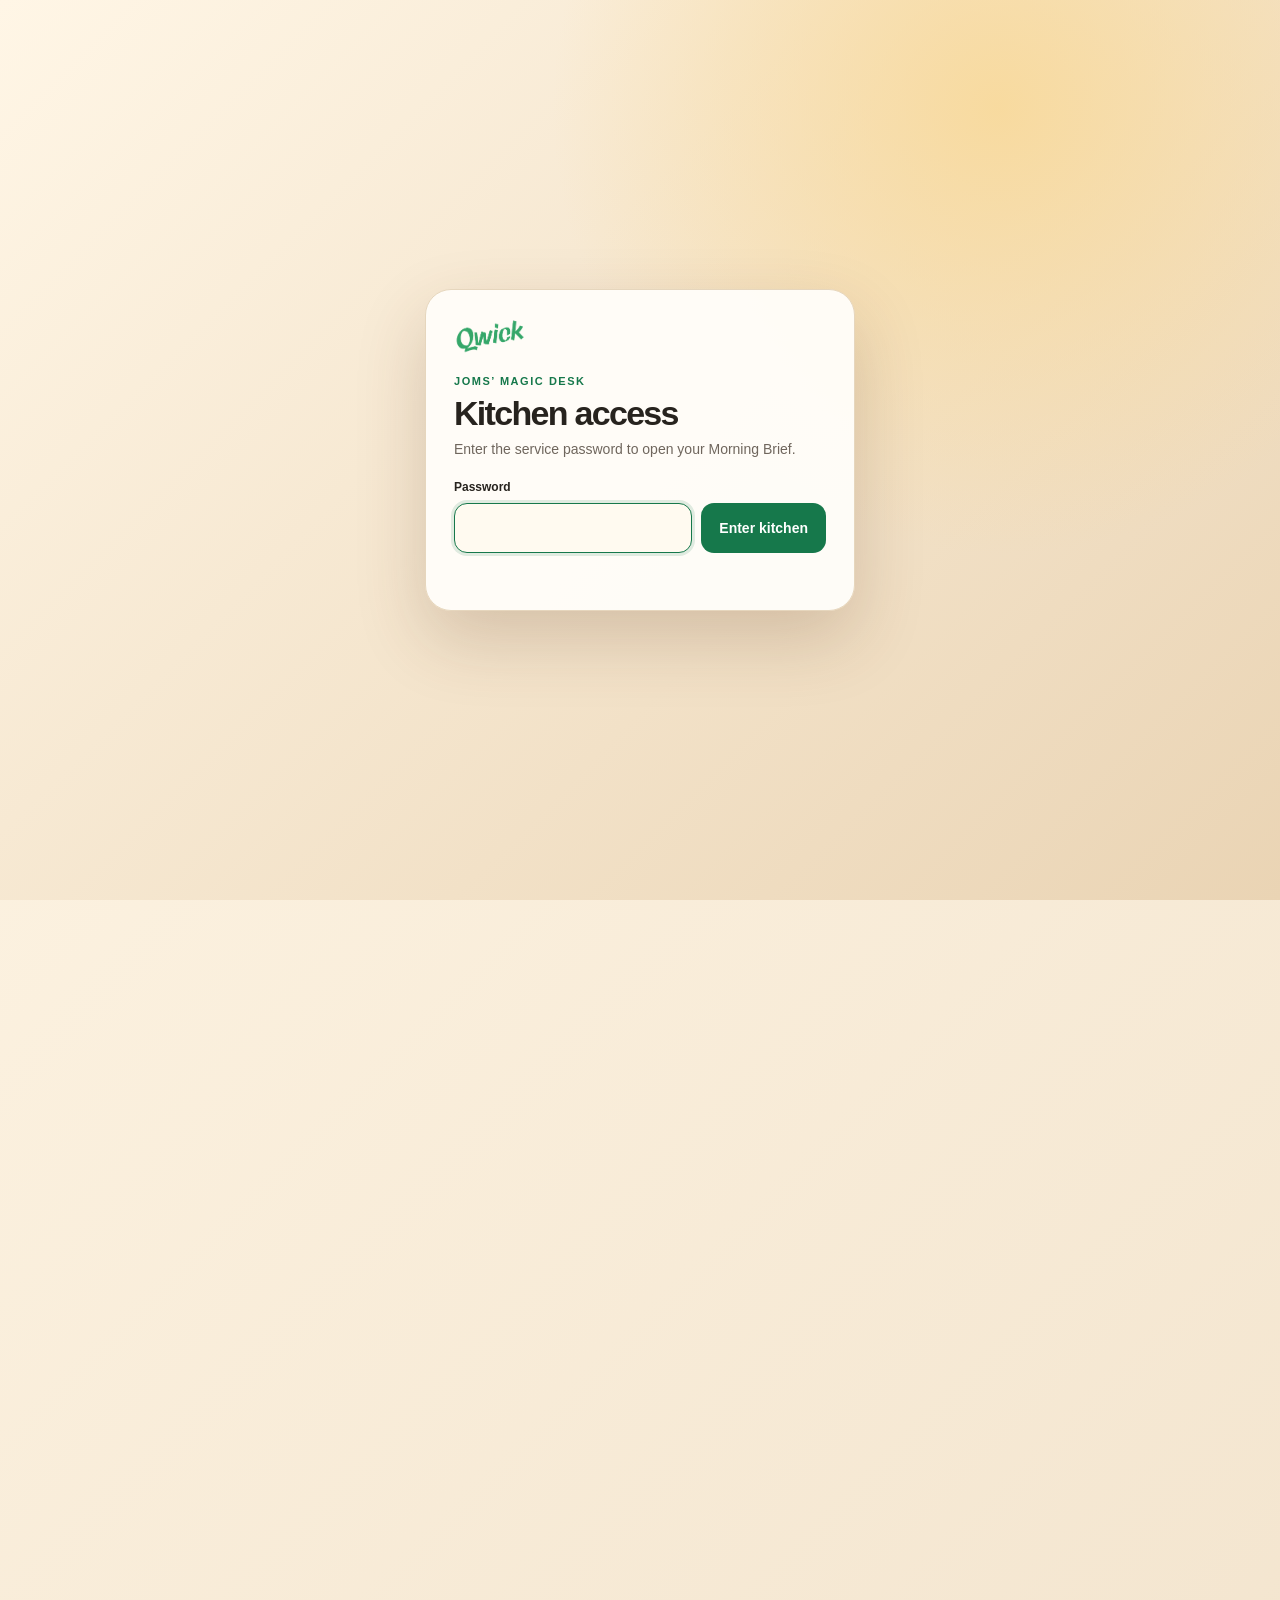
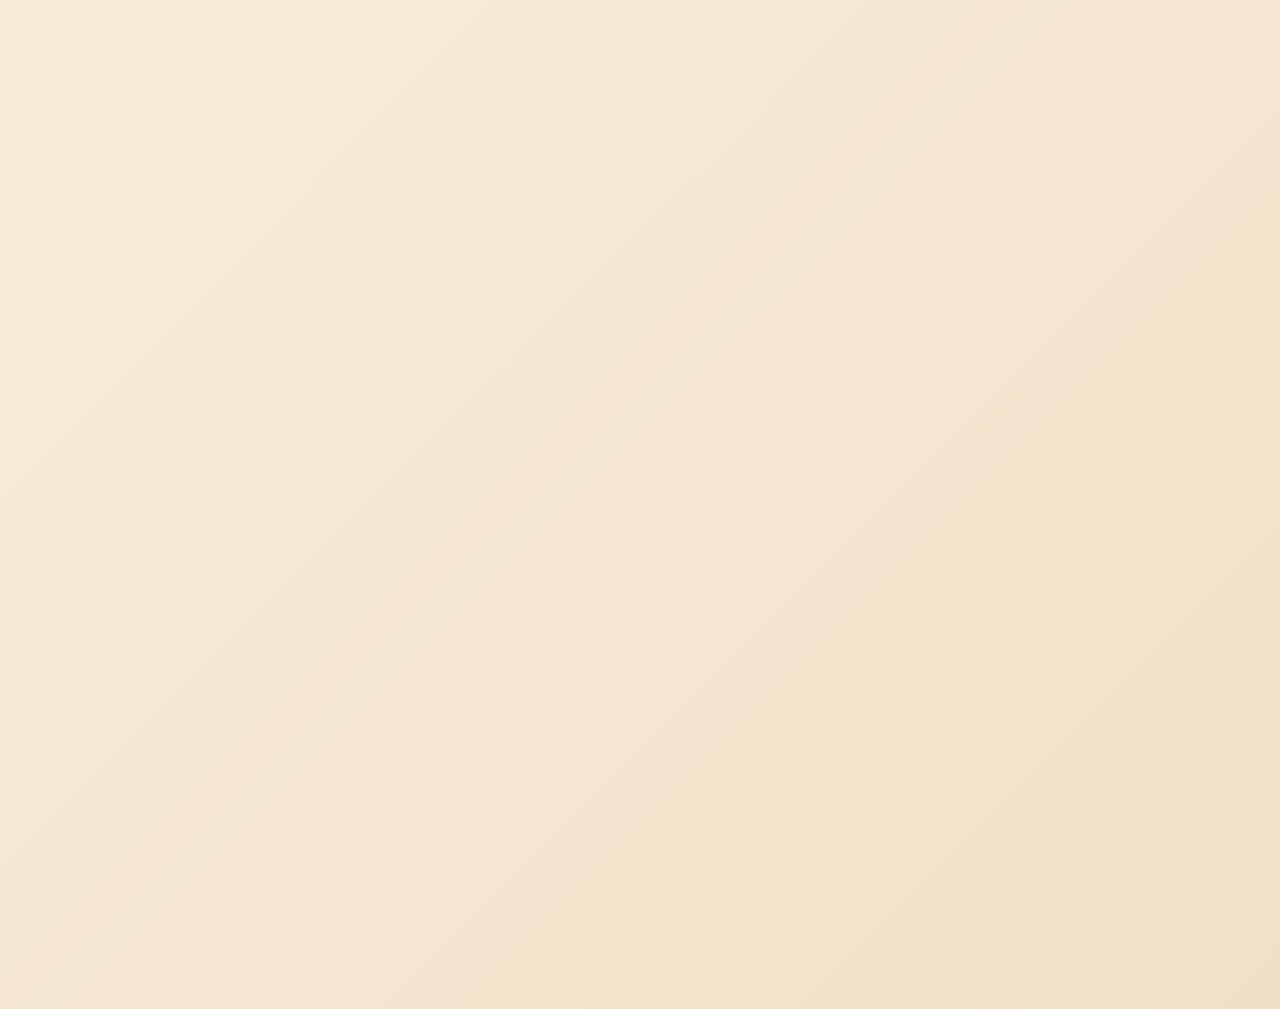
==== commit 010c7c4a: "Add Sep 1 Operations Weekly follow-ups" ====
--- a/morning-brief/index.html
+++ b/morning-brief/index.html
@@ -60,7 +60,7 @@
   <div class="access-gate" id="accessGate" role="dialog" aria-modal="true" aria-labelledby="accessTitle"><form class="access-card" id="accessForm"><img class="access-logo" src="assets/qwick-logo.png" alt="Qwick"><div class="eyebrow">Joms’ Magic desk</div><h1 id="accessTitle">Kitchen access</h1><p>Enter the service password to open your Morning Brief.</p><label for="accessPassword">Password</label><div class="access-row"><input id="accessPassword" name="password" type="password" autocomplete="current-password" autocapitalize="none" spellcheck="false" required aria-describedby="accessError"><button type="submit">Enter kitchen</button></div><p class="access-error" id="accessError" role="alert" aria-live="assertive"></p><noscript><p>JavaScript is required to unlock this Morning Brief.</p></noscript></form></div>
   <main class="shell" id="dashboardShell" tabindex="-1" inert>
     <header><div><div class="eyebrow">Joms’ Magic desk</div><h1>Your morning is ready.</h1><p class="sub">Only what needs you.</p></div><div class="stamp">Joms’ snapshot · Sep 1, 2026</div></header>
-    <section class="top"><div class="panda-hero" aria-label="The happy Magic hospitality team of pandas and robots posing together"><div class="panda-mascot"><img class="panda-image" src="magic-team-pandas-robots-v1.png" alt="Four hospitality pandas and four friendly robots sharing funny team poses"></div><span class="panda-glint" aria-hidden="true"></span></div><div class="headline"><div class="headline-top"><div class="eyebrow">Joms’ Magic desk</div><div class="brand-meta"><img class="qwick-logo" src="assets/qwick-logo.png" alt="Qwick"><div class="desk-meta">Morning refresh · Sep 1, 9:30 AM ET</div></div></div><h2>Three rooms today: two agent 1:1s around the weekly operations checkpoint.</h2><p>Keep the shared tracker, end-of-day follow-up check, and channel-routing rule visible so every owner, priority, status, next action, and completion state is easy to verify.</p><div class="stat-row"><div class="stat"><b>7</b><span>Active follow-through tracked</span></div><div class="stat"><b>77</b><span>Meeting takeaways routed</span></div><div class="stat"><b id="remainingMeetingCount">3</b><span id="remainingMeetingLabel">Meetings remaining today</span></div></div></div></section>
+    <section class="top"><div class="panda-hero" aria-label="The happy Magic hospitality team of pandas and robots posing together"><div class="panda-mascot"><img class="panda-image" src="magic-team-pandas-robots-v1.png" alt="Four hospitality pandas and four friendly robots sharing funny team poses"></div><span class="panda-glint" aria-hidden="true"></span></div><div class="headline"><div class="headline-top"><div class="eyebrow">Joms’ Magic desk</div><div class="brand-meta"><img class="qwick-logo" src="assets/qwick-logo.png" alt="Qwick"><div class="desk-meta">Morning refresh · Sep 1, 9:30 AM ET</div></div></div><h2>Three rooms today: two agent 1:1s around the weekly operations checkpoint.</h2><p>Keep the shared tracker, end-of-day follow-up check, and channel-routing rule visible so every owner, priority, status, next action, and completion state is easy to verify.</p><div class="stat-row"><div class="stat"><b>8</b><span>Active follow-through tracked</span></div><div class="stat"><b>79</b><span>Meeting takeaways routed</span></div><div class="stat"><b id="remainingMeetingCount">3</b><span id="remainingMeetingLabel">Meetings remaining today</span></div></div></div></section>
     <nav class="brief-nav" aria-label="Morning Brief sections"><strong>Jump to</strong><a href="#serviceLine">What needs you</a><a href="#supportQueue">Support</a><a href="#meetingIntelligence">Decisions</a><a href="#agentPanel">Agent 1:1s</a><a href="#talkingPointsPanel">Your notes</a></nav>
     <section class="today-panel" id="todayMeeting" aria-labelledby="todayMeetingsTitle"><div class="today-head"><div><div class="eyebrow">Today’s rooms</div><h2 id="todayMeetingsTitle" data-day-label="Tuesday, Sep 1">Tuesday, Sep 1 · 3 meetings</h2><p>Active and upcoming rooms only. Finished meetings leave this section automatically.</p></div><button class="restore" id="restoreTodayMeetings" type="button">Restore cleared meetings</button></div><div class="today-list">
       <article class="today-meeting" data-today-key="2026-09-01-one-on-one-marvie" data-permanent-key="mb-1e2b913d87f15e43df77be8e" data-start="2026-09-01T15:30:00-04:00" data-end="2026-09-01T15:50:00-04:00"><div class="time-tile">3:30<span>– 3:50 PM</span></div><div><div class="today-title"><strong>one on one</strong><span class="meeting-state">Upcoming</span></div><p>Jomarc Lamorena + Marvie De Jesus.</p></div><div class="today-links"><a class="meet-link" href="https://meet.google.com/tbz-wdzn-tpr" target="_blank" rel="noopener">Open Meet ↗</a></div><button class="clear-card" type="button" aria-label="Clear Marvie one on one from today’s meetings" title="Clear from today">×</button></article>
@@ -69,7 +69,8 @@
     </div><p class="today-empty" id="todayMeetingsEmpty">No active or upcoming meetings remain. Their decisions and follow-ups belong in meeting intelligence, not a historical calendar list.</p></section>
     <section id="serviceLine"><div class="section-head"><div><h2>1 · What needs you now</h2><p>One short list of current actions. Everything else below is supporting context.</p></div><button class="restore" id="restoreBrief" type="button">Restore cleared brief items</button></div><div class="watch-grid">
       <article class="watch" data-clear-key="2026-08-28-weekend-operating-loop" data-permanent-key="mb-b2243df841aba9e8a43818fd"><span class="pill urgent">Weekend handoff · in operation</span><h3>Make every task end state visible</h3><p>For shared weekend work, name the owner, record the outcome and next checkpoint, and log completed work in the designated tracker before close. Keep exceptions human-reviewed.</p><a href="#meetingIntelligence">Review the operating decision ↓</a></article>
-      <article class="watch" data-clear-key="2026-08-31-dialer-handoff" data-permanent-key="mb-a40a52fd818876a0be44406c"><span class="pill urgent">AI dialer · owner named</span><h3>Give Chris one minimum dialer-ready scope</h3><p>Chris owns the next dialer update. Confirm the required inputs, test group, and update checkpoint; once the flow is ready, move routine outreach into the automated path and keep exceptions human-reviewed.</p><a href="#meetingIntelligence">Review the dialer decision ↓</a></article>
+      <article class="watch" data-clear-key="2026-08-31-dialer-handoff" data-permanent-key="mb-a40a52fd818876a0be44406c"><span class="pill magic">AI outreach · pilot working</span><h3>Turn the dialer pilot into a repeatable outreach path</h3><p>The pilot is producing useful outreach results. Chris owns the next iteration: add a clear follow-up text-and-link step, document the exceptions that still need human review, and give Denise the planned Zapier fundamentals session.</p><a href="#meetingIntelligence">Review the outreach checkpoint ↓</a></article>
+      <article class="watch" data-clear-key="2026-09-01-vip-outreach-review" data-permanent-key="mb-b030cd6b822367ef8cc1a078"><span class="pill urgent">VIP outreach · Jomarc + Denise</span><h3>Choose the simplest outreach path for VIP accounts</h3><p>Review the current VIP-account list with Denise, identify which outreach can move into the shared automated path, and name the owner, priority, next action, and completion check for every exception that remains manual.</p><a href="#meetingIntelligence">Review the VIP outreach action ↓</a></article>
       <article class="watch" data-clear-key="2026-08-31-shared-follow-up-loop" data-permanent-key="mb-f276e780346e686456ce6394"><span class="pill magic">Follow-up loop · standardize</span><h3>Make workload and next actions visible</h3><p>Use one shared tracker with owner, status, priority, and next checkpoint. End each shift with a short review so blockers and unfinished work are reassigned before sign-off.</p><a href="#meetingIntelligence">Review the tracking decision ↓</a></article>
       <article class="watch" data-clear-key="2026-08-31-channel-routing" data-permanent-key="mb-a6ea053130b27f7593f9f085"><span class="pill">Channel routing · confirm today</span><h3>Separate strategy from action requests</h3><p>Keep strategy in location channels. Route action requests through the shared team channel or workflow with an owner and due time, then use today’s operations meeting to confirm the rule and its exceptions.</p><a href="#meetingIntelligence">Review the routing decision ↓</a></article>
       <article class="watch" data-clear-key="2026-08-26-mops-coverage-sync" data-permanent-key="mb-40055787c135ae528f9c8732"><span class="pill magic">MOps coverage · agreed</span><h3>Make the paired handoffs visible</h3><p>Keep the agreed paired coverage in operation and update the shared check-in groups so priorities, capacity, and reassignment stay visible.</p><a href="#meetingIntelligence">Review the coverage decision ↓</a></article>
@@ -79,9 +80,11 @@
     <section class="support-panel" id="supportQueue" aria-labelledby="supportTitle" data-live-total="5" data-live-resolved="5" data-live-open="0" data-live-summary="Last verified Sep 1 at 9:31 AM ET: the five most recent visible request workflows showed a completion or resolution signal, with no clearly open request visible in the scan."><div class="section-head"><div><h2 id="supportTitle">2 · Magic Pro Support</h2><p id="supportSummary">Last verified Sep 1 at 9:31 AM ET: the five most recent visible request workflows showed a completion or resolution signal, with no clearly open request visible in the scan.</p></div><span class="support-rate" id="supportRate">100% complete</span></div><div class="support-stats"><div class="support-stat"><b id="supportTotal">5</b><span id="supportTotalLabel">Tracked signals</span></div><div class="support-stat"><b id="supportResolved">5</b><span id="supportResolvedLabel">Resolved</span></div><div class="support-stat"><b id="supportOpenCount">0</b><span id="supportOpenLabel">Open / in progress</span></div><div class="support-stat"><b id="supportCompletion">100%</b><span id="supportCompletionLabel">Completion rate</span></div></div>
     </section>
     <section class="meeting-source-panel" id="meetingIntelligence" aria-labelledby="meetingIntelligenceTitle" data-meeting-source="rolling-14-day-meeting-intelligence">
-      <div class="meeting-source-banner"><div><span class="meeting-source-kicker">From your meetings · organized by topic</span><h2 id="meetingIntelligenceTitle">3 · Decisions and supporting context</h2><p>Related takeaways now live together instead of repeating at the same level. Open a topic only when you need the supporting history.</p><span class="section-number-note">Morning evidence reviewed Sep 1 at 9:31 AM ET · meeting decisions current through Aug 31 at 12:54 PM ET · older items still age out after 14 days</span></div><div class="meeting-source-window">4 topic groups<span>Each item keeps its original source</span></div></div>
+      <div class="meeting-source-banner"><div><span class="meeting-source-kicker">From your meetings · organized by topic</span><h2 id="meetingIntelligenceTitle">3 · Decisions and supporting context</h2><p>Related takeaways now live together instead of repeating at the same level. Open a topic only when you need the supporting history.</p><span class="section-number-note">Morning evidence reviewed Sep 1 at 9:31 AM ET · meeting decisions current through Operations Weekly on Sep 1 · older items still age out after 14 days</span></div><div class="meeting-source-window">4 topic groups<span>Each item keeps its original source</span></div></div>
       <div class="meeting-source-grid" id="meetingSourceGrid">
-        <article class="meeting-source-card priority" data-permanent-key="mb-49c51f49a26310abdbdf26f9" data-first-added="2026-08-31"><div class="meeting-source-meta"><span class="meeting-source-owner">Owners · Chris + Denise + Joms</span><span class="meeting-source-status">Chris owns next update · routine outreach moves after validation</span><span class="meeting-source-evidence">Jomarc/ Denise Weekly · Aug 31</span></div><h3>Make the AI dialer the standard path for repeatable outreach</h3><p>Chris will take the next dialer update and report when the workflow is ready. Define the minimum inputs, test group, and validation checkpoint first; then move routine outreach into the automated path while keeping explicit exceptions and final judgment with people.</p></article>
+        <article class="meeting-source-card priority" data-permanent-key="mb-49c51f49a26310abdbdf26f9" data-first-added="2026-08-31"><div class="meeting-source-meta"><span class="meeting-source-owner">Owners · Chris + Denise + Joms</span><span class="meeting-source-status">Pilot producing useful results · follow-up text + Zapier training next</span><span class="meeting-source-evidence">Jomarc/ Denise Weekly · Aug 31; Operations Weekly · Sep 1</span></div><h3>Turn the working dialer pilot into a repeatable outreach path</h3><p>The pilot is producing useful outreach results. Chris will add a follow-up text-and-link step, keep unclear cases human-reviewed, and give Denise a one-hour Zapier fundamentals session so the workflow can be maintained without creating a second manual lane.</p></article>
+        <article class="meeting-source-card priority" data-permanent-key="mb-5c7501ad316d0edfb910fd66" data-first-added="2026-09-01"><div class="meeting-source-meta"><span class="meeting-source-owner">Owners · Joms + Denise</span><span class="meeting-source-status">Review current accounts · simplify outreach paths</span><span class="meeting-source-evidence">Operations Weekly · Sep 1</span></div><h3>Choose the simplest outreach path for VIP accounts</h3><p>Review the current VIP-account list, separate repeatable outreach from true exceptions, and keep the owner, priority, status, next action, and completion check visible for everything that still requires manual follow-through.</p></article>
+        <article class="meeting-source-card decision" data-permanent-key="mb-9004c53d6fdff48982e3b55c" data-first-added="2026-09-01"><div class="meeting-source-meta"><span class="meeting-source-owner">Owners · Kat + Joms</span><span class="meeting-source-status">Automated training-link workflow to publish · verify the handoff</span><span class="meeting-source-evidence">Operations Weekly · Sep 1</span></div><h3>Verify the automated Team Captain training handoff is live</h3><p>Kat will publish the automated training-link workflow. Confirm the trigger, owner, and visible completion signal so Team Captain preparation can scale without adding another manual tracking lane.</p></article>
         <article class="meeting-source-card decision" data-permanent-key="mb-5f763e2a13966c9e2d44acc4" data-first-added="2026-08-31"><div class="meeting-source-meta"><span class="meeting-source-owner">Owners · Joms + Denise + Magic</span><span class="meeting-source-status">Shared tracker + end-of-day review · reinforce in 1:1s</span><span class="meeting-source-evidence">Jomarc/ Denise Weekly · Aug 31</span></div><h3>Use one visible follow-up loop across the team</h3><p>Track every shared request with an owner, status, priority, and next checkpoint so managers can see capacity before assigning more work. Add a short end-of-day review for blockers and unfinished items, and reinforce the same habit in agent 1:1s.</p></article>
         <article class="meeting-source-card decision" data-permanent-key="mb-f41e5c9603a4b7d2e18896cd" data-first-added="2026-08-31"><div class="meeting-source-meta"><span class="meeting-source-owner">Owners · Denise + Joms + Operations</span><span class="meeting-source-status">Routing rule to confirm tomorrow · team session targeted Thursday</span><span class="meeting-source-evidence">Jomarc/ Denise Weekly · Aug 31</span></div><h3>Route strategy and action requests through different lanes</h3><p>Keep strategy in the location channels. Send actionable requests through the shared team channel or workflow, tag the team instead of one person, and include an owner and due time. Confirm the operating rule tomorrow; use the targeted Thursday session and interim sheet to align the wider team.</p></article>
         <article class="meeting-source-card priority" data-permanent-key="mb-0980447152659a2a3f4678f9" data-first-added="2026-08-28"><div class="meeting-source-meta"><span class="meeting-source-owner">Owners · Joms + Denise + Weekend Crew</span><span class="meeting-source-status">Daily status logging confirmed · keep ownership checks active</span><span class="meeting-source-evidence">Weekend Needs + Weekend Crew · Aug 28</span></div><h3>Use one visible operating loop for weekend handoffs</h3><p>For shared weekend work, claim the item, record the outcome, and leave the next checkpoint visible before handoff. Log completed work in the designated shared tracker before close, and keep automated outreach and exceptions human-reviewed.</p></article>
@@ -97,7 +100,6 @@
         <article class="meeting-source-card decision" data-permanent-key="mb-e38c57cc4f04de9079d33c10" data-first-added="2026-08-13"><div class="meeting-source-meta"><span class="meeting-source-owner">Owners · Joms + Bon + Magic trainers</span><span class="meeting-source-status">Readiness confirmed · use for follow-up coaching</span><span class="meeting-source-evidence">Aug 13–14 training chain + Jomarc readiness confirmation</span></div><h3>Keep the earned-independence coaching model</h3><p>Bon completed the core workflows and was cleared for independent weekend work. For follow-up coaching, use real low-risk examples, observe accuracy and escalation judgment, and keep feedback tied to the specific decision path.</p></article>
         <article class="meeting-source-card decision" data-permanent-key="mb-c6577d4542fbdd4f4e9dc63a" data-first-added="2026-08-13"><div class="meeting-source-meta"><span class="meeting-source-owner">Owners · Joms + onboarding request owner</span><span class="meeting-source-status">Capture what made this turnaround faster</span><span class="meeting-source-evidence">Magic Assistant Team Meeting · Aug 13</span></div><h3>Make the faster access turnaround repeatable</h3><p>The ticket path did not change, but Bon’s approvals moved faster than earlier onboardings. Record the required systems, approver, request owner, and target date in one reusable checklist, then confirm which response-time or ownership change made this round work before proposing a new workflow.</p></article>
         <article class="meeting-source-card decision" data-permanent-key="mb-8c756f3916da650e9aae1da7" data-first-added="2026-08-13"><div class="meeting-source-meta"><span class="meeting-source-owner">Owners · Mark + Audrey + Team Captain team</span><span class="meeting-source-status">Flag candidates first · readiness review remains human</span><span class="meeting-source-evidence">Magic Assistant Team Meeting · Aug 13</span></div><h3>Turn verification-call signals into a consistent Team Captain handoff</h3><p>Mark can flag Pros with relevant management or event-leadership experience during verification calls. Audrey’s team then reviews work history, ratings, and readiness before adding anyone to the captain pool or waiting for more evidence; the first call alone does not create a badge or final decision.</p></article>
-        <article class="meeting-source-card decision" data-permanent-key="mb-a64bb8e0a3242ee6def543a6" data-first-added="2026-08-13"><div class="meeting-source-meta"><span class="meeting-source-owner">Owners · Joms + Caroline + Minute Robotics</span><span class="meeting-source-status">Clarify alert severity + source ownership</span><span class="meeting-source-evidence">Angelo / Jomarc 1:1 · Aug 13</span></div><h3>Separate Minute data cleanup from operational risk</h3><p>Reserve “needs attention” for issues with real operating impact. For incomplete fields, show the exact row and missing value as lower-priority cleanup instead of a high-urgency alert. Confirm who maintains the source sheet and whether Caroline uses both dashboard views before supporting duplicate reporting.</p></article>
         <article class="meeting-source-card priority" data-permanent-key="mb-d3b63a9fa6afdb026bb3b695" data-first-added="2026-08-12"><div class="meeting-source-meta"><span class="meeting-source-owner">Owners · Joms + Audrey + Denise</span><span class="meeting-source-status">Coverage check first · trial before permanent change</span><span class="meeting-source-evidence">Audrey / Jomarc 1:1 · Aug 12; Magic Assistant Team Meeting · Aug 13</span></div><h3>Pilot protected Team Captain time before changing Audrey’s schedule</h3><p>The August–September heat map confirms that reactive sourcing will not build the captain pool early enough. Map the verification-call hours and volume that would move, name the coverage owner, then test a protected sourcing block for one to two weeks. Measure bench growth and missed-work risk before making a permanent schedule change.</p></article>
         <article class="meeting-source-card decision" data-permanent-key="mb-2cab80739d161435cb1ef69f" data-first-added="2026-08-12"><div class="meeting-source-meta"><span class="meeting-source-owner">Owners · Bon + Weekend Warriors · Joms backup</span><span class="meeting-source-status">Weekend plan recorded · outcome not yet verified</span><span class="meeting-source-evidence">Aug 12 onboarding evidence + Aug 14 training chain + Jomarc readiness confirmation</span></div><h3>Retain Bon’s split support plan as the weekend baseline</h3><p>Bon completed the basics, SOPs, channels, and decision logic for Outreach and Fulfillment. The agreed plan placed Outreach in the first half and Fulfillment in the second, with Weekend Warriors first and Joms as backup for questions. The weekend outcome has not yet been verified in the published evidence.</p></article>
         <article class="meeting-source-card priority" data-permanent-key="mb-34f3d1a3a1f48b4328fb5424" data-first-added="2026-08-12"><div class="meeting-source-meta"><span class="meeting-source-owner">Owners · Marvie + Team Captain team</span><span class="meeting-source-status">Levi’s today · Soldier Field Saturday</span><span class="meeting-source-evidence">Training Bon x Marvie · Aug 12</span></div><h3>Sequence the Levi’s and Soldier Field captain follow-throughs</h3><p>For Levi’s Stadium, confirm the assigned captain’s availability, training link, field guide, and actual completion before today’s shift. Then move Marvie’s sourcing focus to the one remaining Saturday Soldier Field need while keeping the existing outreach owner visible.</p></article>
@@ -113,10 +115,8 @@
         <article class="meeting-source-card priority" data-permanent-key="mb-ef4179052152663b2804e84d" data-first-added="2026-08-10"><div class="meeting-source-meta"><span class="meeting-source-owner">Owners · Joms + Fulfillment</span><span class="meeting-source-status">Current team focus</span><span class="meeting-source-evidence">Operations Weekly · Aug 10</span></div><h3>Keep Nissan Stadium visible in Fulfillment priorities</h3><p>Carry Nissan Stadium as one of the team’s current Fulfillment focus areas and surface a blocker only when it needs cross-Ops help or a named decision owner.</p></article>
         <article class="meeting-source-card priority" data-permanent-key="mb-d354bb4eb84b9f071d150f7f" data-first-added="2026-08-07"><div class="meeting-source-meta"><span class="meeting-source-owner">Owners · Joms + Caroline</span><span class="meeting-source-status">Reconcile before dashboard use</span><span class="meeting-source-evidence">Minute DAsh · Aug 7</span></div><h3>Validate the Minute cohort and onboarding baseline</h3><p>The audit recorded 91 participants in cohort one and 197 outstanding onboarding completions. Confirm the cohort definition, source date, and denominator before using those totals to judge participation or dashboard progress.</p></article>
         <article class="meeting-source-card decision" data-permanent-key="mb-8e0b686b822a2b9d09d12aa7" data-first-added="2026-08-07"><div class="meeting-source-meta"><span class="meeting-source-owner">Owners · Minute team + record owner</span><span class="meeting-source-status">System confirmation required</span><span class="meeting-source-evidence">Minute DAsh · Aug 7</span></div><h3>Require full confirmation before overriding delivery conflicts</h3><p>When internal delivery status conflicts with the external tracking record, verify the system evidence before changing the participant’s status. Keep the discrepancy visible until the confirmation is complete instead of treating one source as automatically correct.</p></article>
-        <article class="meeting-source-card priority" data-permanent-key="mb-bfcc29fe13cae71d702cb28d" data-first-added="2026-08-07"><div class="meeting-source-meta"><span class="meeting-source-owner">Owner · Angelo</span><span class="meeting-source-status">29 ownership checks · Wednesday follow-through</span><span class="meeting-source-evidence">Minute DAsh · Aug 7</span></div><h3>Close the unassigned and no-engagement Minute records</h3><p>Review the 29 rows without a confirmed agent owner and correct the ownership field. After returning Wednesday, finish the updates for records still marked as no engagement so the attention view does not hide behind incomplete routing.</p></article>
         <article class="meeting-source-card priority" data-permanent-key="mb-d65d7a71324766e88966545b" data-first-added="2026-08-06"><div class="meeting-source-meta"><span class="meeting-source-owner">Owners · Joms + Caroline</span><span class="meeting-source-status">Uploads + quality + feedback first</span><span class="meeting-source-evidence">Jomarc + Caroline · Aug 6; Weekend Needs · Aug 7</span></div><h3>Give the private Minute workspace two clear jobs</h3><p>After onboarding status, the daily attention view should show upload volume, quality exceptions, and feedback follow-through. Keep that leadership view separate from the team’s working view so the dashboard supports decisions without becoming another manual report.</p></article>
         <article class="meeting-source-card decision" data-permanent-key="mb-1e30c43a3d0f30be62eaa157" data-first-added="2026-08-06"><div class="meeting-source-meta"><span class="meeting-source-owner">Owners · Joms + Caroline + integration owner</span><span class="meeting-source-status">Daily Minute export now · approved feed later</span><span class="meeting-source-evidence">Jomarc + Caroline · Aug 6; Weekend Needs · Aug 7</span></div><h3>Build around today’s approved source, then swap in the Qwick data connection</h3><p>Use the approved daily export for the first version. Preserve the onboarding, upload, quality, and feedback definitions so the same view can move to an automated feed without rebuilding the dashboard’s decision logic.</p></article>
-        <article class="meeting-source-card decision" data-permanent-key="mb-efff1ada5ea375d21cce2e3a" data-first-added="2026-08-06"><div class="meeting-source-meta"><span class="meeting-source-owner">Owners · Caroline + Marc Bryan + Angelo + Chand</span><span class="meeting-source-status">Agent workflow interviews next</span><span class="meeting-source-evidence">Jomarc + Caroline · Aug 6; notes confirmed Aug 7</span></div><h3>Narrow the Robotics team to response support and quality review</h3><p>Meet with Marc Bryan and Angelo early to learn the real lookup, response, and quality-review flow before designing their view. Keep Front as the conversation record, avoid duplicate manual notes, and bring Chand into the structure and problem-solving work as his transition begins.</p></article>
         <article class="meeting-source-card decision" data-permanent-key="mb-844ede4d5ccb23e6b884f2f1" data-first-added="2026-08-06"><div class="meeting-source-meta"><span class="meeting-source-owner">Owners · Joms + Magic team</span><span class="meeting-source-status">Effective immediately</span><span class="meeting-source-evidence">Mark Camillo 1:1 · Aug 6</span></div><h3>Keep private operational data off public GitHub sites</h3><p>Do not publish Pro profiles, names, contact details, shift-level records, or Admin-derived data. A page password does not make public source private; keep sensitive tools in approved systems or localhost and publish only sanitized outputs.</p></article>
         <article class="meeting-source-card priority" data-permanent-key="mb-66ece412bc04b5e4aacbe1fe" data-first-added="2026-08-06"><div class="meeting-source-meta"><span class="meeting-source-owner">Owners · Mark + Denise’s integration team</span><span class="meeting-source-status">Pilot small · connection pending</span><span class="meeting-source-evidence">Mark Camillo 1:1 · Aug 6</span></div><h3>Validate GPT on a low-risk request before the full workflow</h3><p>Mark will compare one simple, non-urgent GPT result with his manual process and remain responsible for the final check. Do not assess or expand the end-to-end shift workflow until the required Tableau connection provides the right context.</p></article>
         <article class="meeting-source-card priority" data-permanent-key="mb-bf3910b15ab0af8f87928fd9" data-first-added="2026-08-06"><div class="meeting-source-meta"><span class="meeting-source-owner">Owners · Rhys + Joms</span><span class="meeting-source-status">Timebox prototype · share next</span><span class="meeting-source-evidence">Rhys Cruz 1:1 · Aug 6</span></div><h3>Turn Rhys’s Pro-history GPT idea into a small, testable workflow</h3><p>Rhys has a local proof of concept for summarizing relevant Pro work history. Define the objective signals, keep the final decision human-led, test a small sample against manual review, and share the prompt, inputs, and current output before spending more time or scaling it.</p></article>
@@ -208,18 +208,6 @@
           <tr class="agent-one-on-one-item" data-permanent-key="mb-b2cbe9c0098cbd92f84979f5" data-first-added="2026-08-03"><td><strong>Review the VIP market recommendation</strong>Discuss the Wilmington/Myrtle Beach operating model, the approved $22 Charlotte captain wage, and whether a captain is actually needed.</td><td><a href="#meetingIntelligence">VIP</a><span class="agent-source-date">Jul 31</span></td><td><span class="agent-status-chip status-watch">Recommendation</span><div class="agent-remove-cell"></div></td></tr>
           <tr class="agent-one-on-one-item" data-permanent-key="mb-c260ef5b446ffa2fa9562ff7" data-first-added="2026-08-03"><td><strong>Timebox his Pro-history GPT prototype</strong>Define the objective work-history signals, test a small sample against manual review, and keep the final decision human-led. Rhys should share the prompt, sample inputs, and local output before investing more time.</td><td><a href="#meetingIntelligence">VIP + Rhys 1:1</a><span class="agent-source-date">Jul 31–Aug 6</span></td><td><span class="agent-status-chip status-watch">Prototype · share next</span><div class="agent-remove-cell"></div></td></tr>
           <tr class="agent-one-on-one-item" data-permanent-key="mb-8e55fc66e6cd5123cadf7292" data-first-added="2026-08-06"><td><strong>Surface outreach load before it becomes invisible</strong>When VIP or Pro Success outreach volume climbs and nobody is helping, Rhys should tell Joms or ask for support in the team channel immediately. If he is uncomfortable posting, Joms will route the request.</td><td><a href="#meetingIntelligence">Rhys Cruz 1:1</a><span class="agent-source-date">Aug 6</span></td><td><span class="agent-status-chip active">Use immediately</span><div class="agent-remove-cell"></div></td></tr>
-        </tbody></table></div></article>
-        <article class="agent-table-card" data-agent="angelo-gelo-bartolome"><div class="agent-table-head"><span class="agent-initials">GB</span><div><h3>Angelo “Gelo” Bartolome</h3><p>9 meeting items</p></div></div><div class="agent-table-scroll"><table class="agent-one-on-one-table"><caption class="agent-table-caption">1:1 discussion items for Angelo Gelo Bartolome</caption><thead><tr><th>Discuss</th><th>Meeting</th><th>Status</th></tr></thead><tbody>
-          <tr class="agent-one-on-one-item" data-permanent-key="mb-f2bbe558c5cb05d3bb4af9ee" data-first-added="2026-08-31"><td><strong>Use the shared pending-work tracker</strong>For every active item, keep the owner, priority, current status, next action, and completion state current. Bring unresolved items and blockers into the group pending check before they are missed.</td><td><a href="#meetingIntelligence">Jomarc / Denise Weekly</a><span class="agent-source-date">Aug 31</span></td><td><span class="agent-status-chip active">Standardize + monitor</span><div class="agent-remove-cell"></div></td></tr>
-          <tr class="agent-one-on-one-item" data-permanent-key="mb-30f371fe3cb19f0722e06a81" data-first-added="2026-08-13"><td><strong>Use his Minute alert-severity feedback</strong>Separate harmless missing-field cleanup from real operational risk, show the exact cause behind each alert, and confirm whether a second dashboard tab adds value before maintaining it.</td><td><a href="#meetingIntelligence">Angelo / Jomarc 1:1</a><span class="agent-source-date">Aug 13</span></td><td><span class="agent-status-chip active">Bring to Caroline</span><div class="agent-remove-cell"></div></td></tr>
-          <tr class="agent-one-on-one-item" data-permanent-key="mb-247ee77669eed41c4f411f6b" data-first-added="2026-08-13"><td><strong>Validate the newer Front routing setup</strong>Gelo reported fewer scattered requests after the group-tag routing and broader team coverage. Confirm that the Slack notification path stays reliable and that no work disappears when volume rises.</td><td><a href="#meetingIntelligence">Angelo / Jomarc 1:1</a><span class="agent-source-date">Aug 13</span></td><td><span class="agent-status-chip">Monitor routing</span><div class="agent-remove-cell"></div></td></tr>
-          <tr class="agent-one-on-one-item" data-permanent-key="mb-c1b496b6556ef4562ce35e7e" data-first-added="2026-08-07"><td><strong>Close the Minute ownership and no-engagement gaps</strong>Review the 29 rows without a confirmed agent, correct ownership, and finish the no-engagement updates after returning Wednesday. Surface any delivery conflicts that still need system confirmation instead of forcing a status.</td><td><a href="#meetingIntelligence">Minute DAsh</a><span class="agent-source-date">Aug 7</span></td><td><span class="agent-status-chip active">Wednesday follow-through</span><div class="agent-remove-cell"></div></td></tr>
-          <tr class="agent-one-on-one-item" data-permanent-key="mb-55a70a457f4f69292eed3ad6" data-first-added="2026-08-06"><td><strong>Map his real Robotics response workflow before building</strong>Ask what he looks up most often, where response delays happen, and what quality feedback is useful. Keep Front as the conversation record and shape his dashboard view around the real workflow instead of creating duplicate manual notes.</td><td><a href="#meetingIntelligence">Jomarc + Caroline</a><span class="agent-source-date">Aug 6</span></td><td><span class="agent-status-chip active">Interview next</span><div class="agent-remove-cell"></div></td></tr>
-          <tr class="agent-one-on-one-item" data-permanent-key="mb-c1e688d4e02c463922c777f4" data-first-added="2026-08-03"><td><strong>Measure the reset before changing his lane or schedule</strong>Track dependable coverage, immediate escalation, proactive updates, and follow-through through a short observation window. Orientation calls and training an incoming teammate are possible next steps, not promises; decide only after the behavior is sustained and the operating need is clear.</td><td><a href="#meetingIntelligence">Joms / Denise + Jomarc / Denise Weekly + Angelo / Jomarc + Weekend Needs</a><span class="agent-source-date">Aug 3–6</span></td><td><span class="agent-status-chip active">Observe · no move decided</span><div class="agent-remove-cell"></div></td></tr>
-          <tr class="agent-one-on-one-item" data-permanent-key="mb-382a6d9b8b61c71e12ea8cb7" data-first-added="2026-08-05"><td><strong>Verify CX Helper output and protect sensitive data</strong>Charlotte’s 9 AM batch is manageable with the helper, but Gelo must check for omitted follow-through such as payment corrections and keep customer, Pro, client, and employee personal information out of general AI chats.</td><td><a href="#meetingIntelligence">Angelo / Jomarc</a><span class="agent-source-date">Aug 5</span></td><td><span class="agent-status-chip active">Workflow guardrail</span><div class="agent-remove-cell"></div></td></tr>
-          <tr class="agent-one-on-one-item" data-permanent-key="mb-55ae89868f57fdf67c40b5a1" data-first-added="2026-08-05"><td><strong>Close the ChatGPT desktop support issue</strong>Parts of Gelo’s app/sidebar remain unclickable after reinstalling, although the main chat and CX Helper work. Confirm whether an app reset or support escalation resolves it.</td><td><a href="#meetingIntelligence">Angelo / Jomarc</a><span class="agent-source-date">Aug 5</span></td><td><span class="agent-status-chip status-watch">Support follow-up</span><div class="agent-remove-cell"></div></td></tr>
-          <tr class="agent-one-on-one-item" data-permanent-key="mb-1821cb5bac3e83caeee6c2ad" data-first-added="2026-08-03"><td><strong>Confirm the 12 PM–9 PM schedule handoff</strong>The schedule is active; make after-9 PM ownership explicit and confirm how Saturday/Sunday coverage and time-off requests should route during the transition.</td><td><a href="#meetingIntelligence">Angelo / Jomarc + Weekend Needs + Pro Success Agents</a><span class="agent-source-date">Jul 30–Aug 4</span></td><td><span class="agent-status-chip active">Schedule active · routing open</span><div class="agent-remove-cell"></div></td></tr>
-          <tr class="agent-one-on-one-item" data-permanent-key="mb-dc50fbe9a45dafadc9d7c47f" data-first-added="2026-08-03"><td><strong>Use his dashboard feedback</strong>Review hyperlink placement, Shift ID visibility, the hourly refresh, and his suggestion to standardize the overloaded A–Z data view.</td><td><a href="#meetingIntelligence">Angelo / Jomarc</a><span class="agent-source-date">Jul 30</span></td><td><span class="agent-status-chip">Product feedback</span><div class="agent-remove-cell"></div></td></tr>
         </tbody></table></div></article>
         <article class="agent-table-card" data-agent="mark-camillo"><div class="agent-table-head"><span class="agent-initials">MC</span><div><h3>Mark Camillo</h3><p>10 meeting items</p></div></div><div class="agent-table-scroll"><table class="agent-one-on-one-table"><caption class="agent-table-caption">1:1 discussion items for Mark Camillo</caption><thead><tr><th>Discuss</th><th>Meeting</th><th>Status</th></tr></thead><tbody>
           <tr class="agent-one-on-one-item" data-permanent-key="mb-2068941696f7010a8f9fe818" data-first-added="2026-08-31"><td><strong>Use the shared pending-work tracker</strong>For every active item, keep the owner, priority, current status, next action, and completion state current. Bring unresolved items and blockers into the group pending check before they are missed.</td><td><a href="#meetingIntelligence">Jomarc / Denise Weekly</a><span class="agent-source-date">Aug 31</span></td><td><span class="agent-status-chip active">Standardize + monitor</span><div class="agent-remove-cell"></div></td></tr>
@@ -402,8 +390,8 @@
     permanentTargets.forEach(element=>{const descriptor=permanentDescriptor(element),title=permanentTitle(element),button=document.createElement('button'),mount=element.matches('.support-open')?element.querySelector('.support-actions'):element.matches('.today-meeting')?element.querySelector('.today-links'):element.matches('.agent-one-on-one-item')?element.querySelector('.agent-remove-cell'):element;button.className='permanent-remove';button.type='button';button.textContent='Remove permanently';button.setAttribute('aria-label','Remove '+title+' permanently from future Morning Briefs');button.addEventListener('click',()=>permanentlyRemove(element,button));mount.append(button);let isRemoved=recordedPermanentRemovalKeys.has(descriptor.itemKey);try{isRemoved=isRemoved||localStorage.getItem(permanentLocalKey(descriptor.itemKey))==='1'}catch{}if(isRemoved){try{localStorage.setItem(permanentLocalKey(descriptor.itemKey),'1')}catch{}permanentRemovals.set(descriptor.itemKey,{...descriptor,title});element.classList.add('is-permanently-hidden')}});
     document.documentElement.classList.remove('removals-pending');document.getElementById('manageRemoved').addEventListener('click',()=>{renderRemovedList();removedDialog.showModal()});document.getElementById('closeRemovedDialog').addEventListener('click',()=>removedDialog.close());removedDialog.addEventListener('click',event=>{if(event.target===removedDialog)removedDialog.close()});updateRemovedCount();updateAgentTableCounts();syncStateTitle.textContent='Saved removal list is active';syncStateDetail.textContent=permanentRemovals.size+' current items stay hidden across meeting refreshes.';
     const meetingTopics=[
-      {id:'outreach',title:'Outreach & Command Center',description:'Ownership, rollout gates, dialer safeguards, and current reporting',open:true,keys:['mb-902f183b84a6507d9ec214a6','mb-67b2cd1483af509e6d7124cb','mb-1858b82bd8eb777c20f4eec5','mb-a9b8c7d6e5f4031223344556','mb-b04b11714b8d27c9f531e2ca','mb-54ebda79a454ac96dd4dea7f','mb-bb754bd1b58debfff9538d61']},
-      {id:'captains',title:'Team Captain & event coverage',description:'Bench building, credentials, venue coverage, and protected focus time',open:false,keys:['mb-f1c2d3e4a5b60718293a4b5c','mb-8c756f3916da650e9aae1da7','mb-d3b63a9fa6afdb026bb3b695','mb-34f3d1a3a1f48b4328fb5424','mb-9c2180d5e4d8be34524c27a0','mb-272948a4ffadf4e67bb7c59c','mb-0237e42735b38dc0f9ba6562','mb-b7d504976ecfdfa9ab8cb9ce','mb-5b3d6f6acac3c0986e1cef5d']},
+      {id:'outreach',title:'Outreach & Command Center',description:'Ownership, rollout gates, dialer safeguards, and current reporting',open:true,keys:['mb-49c51f49a26310abdbdf26f9','mb-5c7501ad316d0edfb910fd66','mb-902f183b84a6507d9ec214a6','mb-67b2cd1483af509e6d7124cb','mb-1858b82bd8eb777c20f4eec5','mb-a9b8c7d6e5f4031223344556','mb-b04b11714b8d27c9f531e2ca','mb-54ebda79a454ac96dd4dea7f','mb-bb754bd1b58debfff9538d61']},
+      {id:'captains',title:'Team Captain & event coverage',description:'Bench building, credentials, venue coverage, and protected focus time',open:false,keys:['mb-9004c53d6fdff48982e3b55c','mb-f1c2d3e4a5b60718293a4b5c','mb-8c756f3916da650e9aae1da7','mb-d3b63a9fa6afdb026bb3b695','mb-34f3d1a3a1f48b4328fb5424','mb-9c2180d5e4d8be34524c27a0','mb-272948a4ffadf4e67bb7c59c','mb-0237e42735b38dc0f9ba6562','mb-b7d504976ecfdfa9ab8cb9ce','mb-5b3d6f6acac3c0986e1cef5d']},
       {id:'readiness',title:'Agent readiness & handoffs',description:'Access, coaching, role transitions, and human review checkpoints',open:false,keys:['mb-e9ca278098c7e6f2632b4bed','mb-3c41005dec0c08804b176962','mb-532ee4e970e4370f76d87e51','mb-e38c57cc4f04de9079d33c10','mb-c6577d4542fbdd4f4e9dc63a','mb-2cab80739d161435cb1ef69f','mb-18769c8056339d3e09ef3712','mb-ceecf8c5c9943dac865d38c3','mb-66ece412bc04b5e4aacbe1fe','mb-bf3910b15ab0af8f87928fd9']},
       {id:'operations',title:'Operations, reporting & tools',description:'Data quality, dashboards, market ownership, and Fulfillment priorities',open:false,keys:[]}
     ];
@@ -420,7 +408,7 @@
     document.getElementById('restoreBrief').addEventListener('click',()=>{let legacyIndex=0;briefCards.forEach(card=>{const key=briefKey(card,legacyIndex);if(!card.dataset.clearKey)legacyIndex+=1;localStorage.removeItem(key);card.classList.remove('is-hidden')});restoreTodayMeetings()});
     const supportPanel=document.querySelector('.support-panel[data-live-total]'),supportItems=[...document.querySelectorAll('.support-open[data-support-key]')],supportItemCount=card=>Number(card.dataset.supportCount||0),supportItemKey=card=>prefix+'complete:support:'+card.dataset.supportKey,setSupportComplete=(card,complete)=>{const state=card.querySelector('.support-state'),button=card.querySelector('.complete-support'),note=card.querySelector('.support-local-note');card.classList.toggle('is-complete',complete);state.className='pill support-state '+(complete?'magic':'urgent');state.textContent=complete?'Complete on your desk':(card.dataset.openState||'Open · high urgency');button.setAttribute('aria-pressed',String(complete));button.textContent=complete?'Reopen on dashboard':'Mark complete';note.textContent=complete?'Completed on this dashboard. The live Slack status above is unchanged.':'Marks this request complete only on your dashboard.'},updateSupportSummary=()=>{if(!supportPanel)return;const liveTotal=Number(supportPanel.dataset.liveTotal),liveResolved=Number(supportPanel.dataset.liveResolved),liveOpen=Number(supportPanel.dataset.liveOpen),removedOnDesk=supportItems.filter(card=>card.classList.contains('is-permanently-hidden')).reduce((sum,card)=>sum+supportItemCount(card),0),completedOnDesk=supportItems.filter(card=>!card.classList.contains('is-permanently-hidden')&&card.classList.contains('is-complete')).reduce((sum,card)=>sum+supportItemCount(card),0),total=Math.max(0,liveTotal-removedOnDesk),resolved=Math.min(total,liveResolved+completedOnDesk),open=Math.max(0,liveOpen-removedOnDesk-completedOnDesk),rate=total?Math.round(resolved/total*100):100,hasDeskChanges=removedOnDesk>0||completedOnDesk>0;document.getElementById('supportTotal').textContent=total;document.getElementById('supportResolved').textContent=resolved;document.getElementById('supportOpenCount').textContent=open;document.getElementById('supportCompletion').textContent=rate+'%';document.getElementById('supportRate').textContent=hasDeskChanges?rate+'% on your desk':rate+'% complete';document.getElementById('supportSummary').textContent=hasDeskChanges?(total===0?'No requests remain on your dashboard.':`${total} request${total===1?'':'s'} remain on your dashboard; ${resolved} resolved and ${open} open.`):supportPanel.dataset.liveSummary;document.getElementById('supportTotalLabel').textContent=hasDeskChanges?'Requests on your desk':'Total requests';document.getElementById('supportResolvedLabel').textContent=hasDeskChanges?'Resolved on your desk':'Resolved';document.getElementById('supportOpenLabel').textContent=hasDeskChanges?'Open on your desk':'Open / in progress';document.getElementById('supportCompletionLabel').textContent=hasDeskChanges?'Dashboard completion':'Completion rate'};
     supportItems.forEach(card=>{const key=supportItemKey(card),button=card.querySelector('.complete-support');setSupportComplete(card,localStorage.getItem(key)==='1');button.addEventListener('click',()=>{const complete=button.getAttribute('aria-pressed')!=='true';if(complete)localStorage.setItem(key,'1');else localStorage.removeItem(key);setSupportComplete(card,complete);updateSupportSummary()})});updateSupportSummary();
-    const points=document.getElementById('talkingPoints'),saveNote=document.getElementById('saveNote'),generatedTalkingPointPatterns=[/^Role clarity:/,/^Gelo(?: transition)?:/,/^Call-recording coverage:/];
+    const points=document.getElementById('talkingPoints'),saveNote=document.getElementById('saveNote'),generatedTalkingPointPatterns=[/^Role clarity:/,/^\u0047\u0065\u006c\u006f(?: transition)?:/,/^Call-recording coverage:/];
     try{const savedTalkingPoints=localStorage.getItem(prefix+'talkingPoints'),isGeneratedTalkingPoints=generatedTalkingPointPatterns.some(pattern=>pattern.test(savedTalkingPoints||''));points.value=savedTalkingPoints!==null&&!isGeneratedTalkingPoints?savedTalkingPoints:'';if(isGeneratedTalkingPoints)localStorage.removeItem(prefix+'talkingPoints');saveNote.textContent='Saved on this device'}catch{points.value='';saveNote.textContent='Saved in this Morning Brief'}
     points.addEventListener('input',()=>{try{localStorage.setItem(prefix+'talkingPoints',points.value);saveNote.textContent='Saved on this device'}catch{saveNote.textContent='Browser storage is unavailable; changes remain open until refresh'}});
   </script>
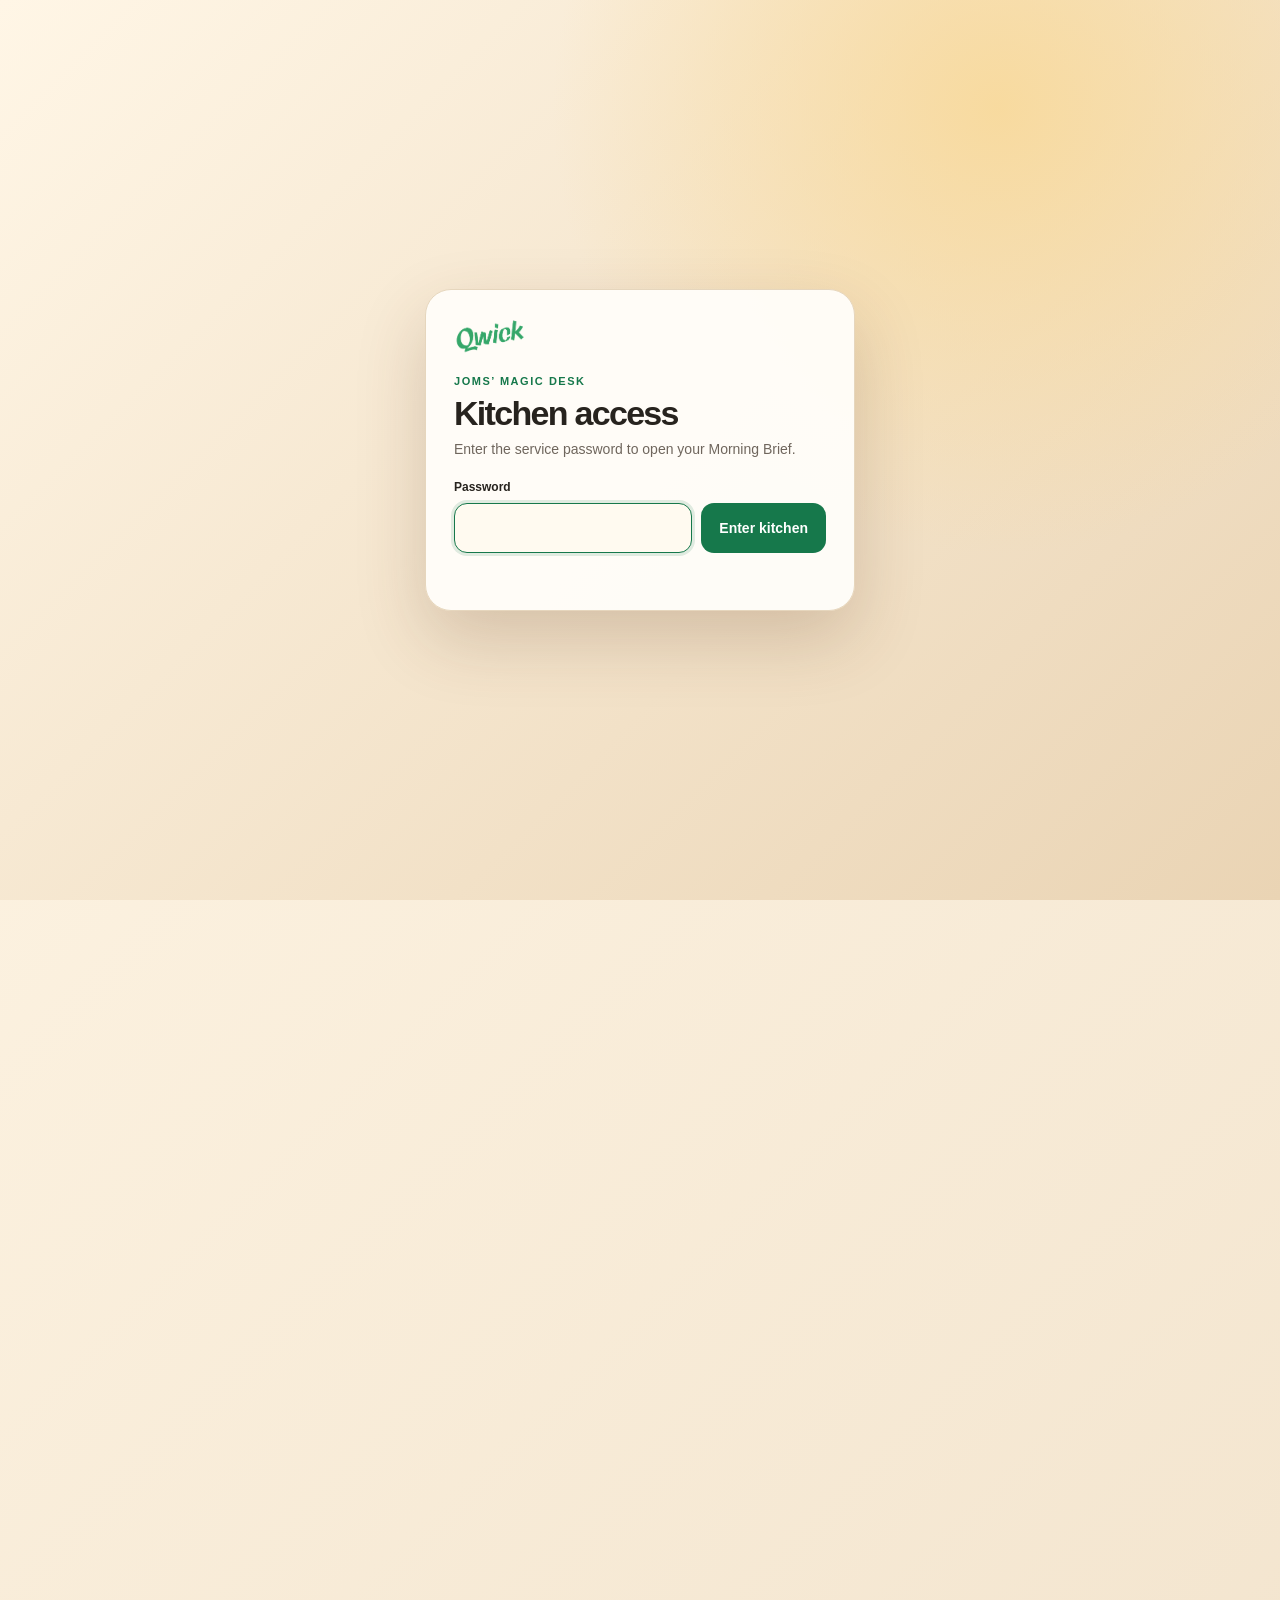
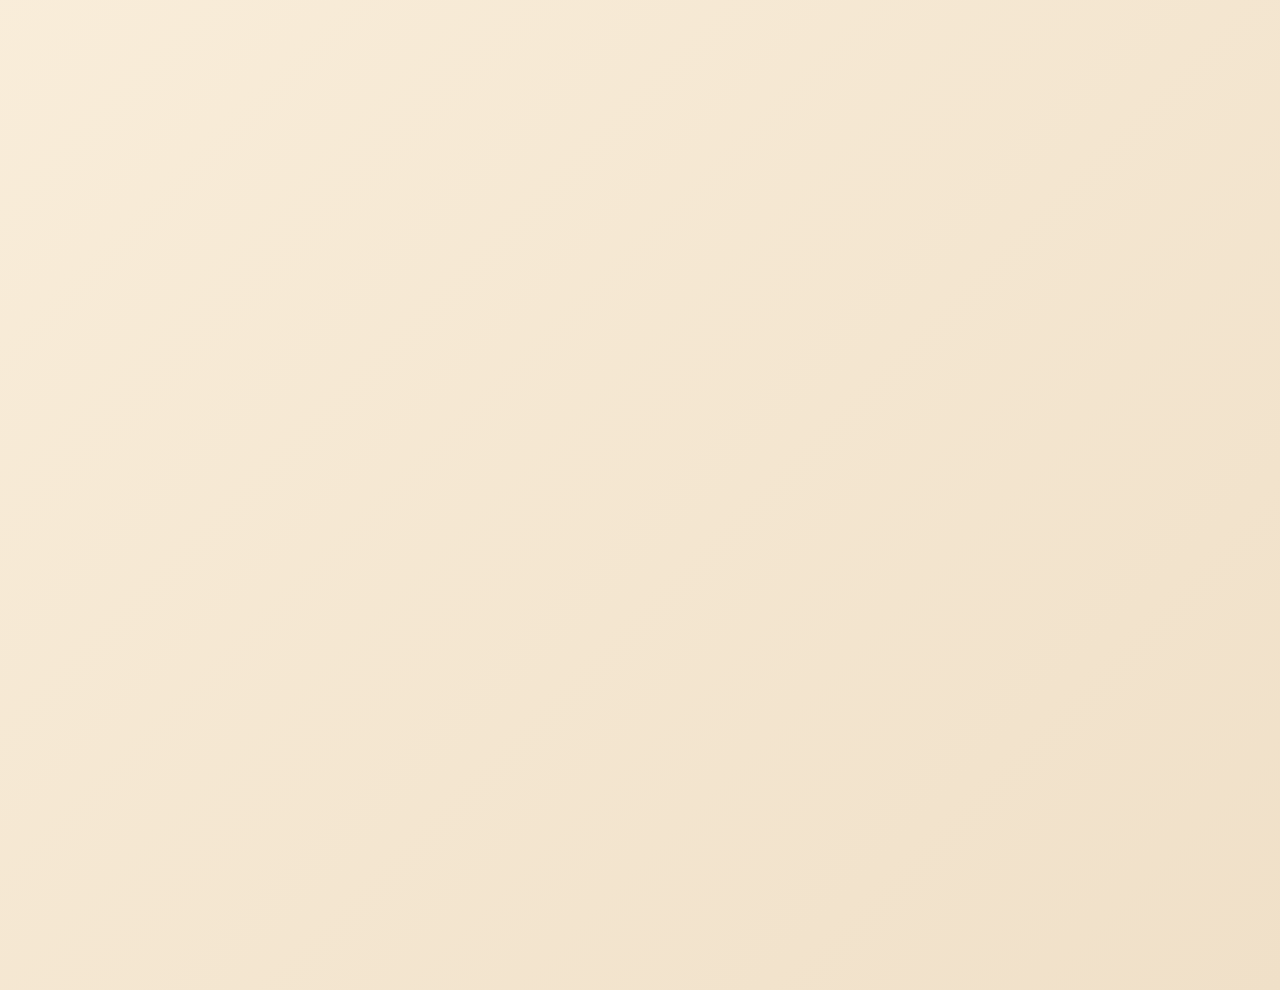
==== commit 73172599: "Add Sep 2 Denise meeting follow-ups" ====
--- a/morning-brief/index.html
+++ b/morning-brief/index.html
@@ -60,7 +60,7 @@
   <div class="access-gate" id="accessGate" role="dialog" aria-modal="true" aria-labelledby="accessTitle"><form class="access-card" id="accessForm"><img class="access-logo" src="assets/qwick-logo.png" alt="Qwick"><div class="eyebrow">Joms’ Magic desk</div><h1 id="accessTitle">Kitchen access</h1><p>Enter the service password to open your Morning Brief.</p><label for="accessPassword">Password</label><div class="access-row"><input id="accessPassword" name="password" type="password" autocomplete="current-password" autocapitalize="none" spellcheck="false" required aria-describedby="accessError"><button type="submit">Enter kitchen</button></div><p class="access-error" id="accessError" role="alert" aria-live="assertive"></p><noscript><p>JavaScript is required to unlock this Morning Brief.</p></noscript></form></div>
   <main class="shell" id="dashboardShell" tabindex="-1" inert>
     <header><div><div class="eyebrow">Joms’ Magic desk</div><h1>Your morning is ready.</h1><p class="sub">Only what needs you.</p></div><div class="stamp">Joms’ snapshot · Sep 1, 2026</div></header>
-    <section class="top"><div class="panda-hero" aria-label="The happy Magic hospitality team of pandas and robots posing together"><div class="panda-mascot"><img class="panda-image" src="magic-team-pandas-robots-v1.png" alt="Four hospitality pandas and four friendly robots sharing funny team poses"></div><span class="panda-glint" aria-hidden="true"></span></div><div class="headline"><div class="headline-top"><div class="eyebrow">Joms’ Magic desk</div><div class="brand-meta"><img class="qwick-logo" src="assets/qwick-logo.png" alt="Qwick"><div class="desk-meta">Morning refresh · Sep 1, 9:30 AM ET</div></div></div><h2>Three rooms today: two agent 1:1s around the weekly operations checkpoint.</h2><p>Keep the shared tracker, end-of-day follow-up check, and channel-routing rule visible so every owner, priority, status, next action, and completion state is easy to verify.</p><div class="stat-row"><div class="stat"><b>8</b><span>Active follow-through tracked</span></div><div class="stat"><b>79</b><span>Meeting takeaways routed</span></div><div class="stat"><b id="remainingMeetingCount">3</b><span id="remainingMeetingLabel">Meetings remaining today</span></div></div></div></section>
+    <section class="top"><div class="panda-hero" aria-label="The happy Magic hospitality team of pandas and robots posing together"><div class="panda-mascot"><img class="panda-image" src="magic-team-pandas-robots-v1.png" alt="Four hospitality pandas and four friendly robots sharing funny team poses"></div><span class="panda-glint" aria-hidden="true"></span></div><div class="headline"><div class="headline-top"><div class="eyebrow">Joms’ Magic desk</div><div class="brand-meta"><img class="qwick-logo" src="assets/qwick-logo.png" alt="Qwick"><div class="desk-meta">Morning refresh · Sep 1, 9:30 AM ET</div></div></div><h2>Three rooms today: two agent 1:1s around the weekly operations checkpoint.</h2><p>Keep the shared tracker, end-of-day follow-up check, and channel-routing rule visible so every owner, priority, status, next action, and completion state is easy to verify.</p><div class="stat-row"><div class="stat"><b>9</b><span>Active follow-through tracked</span></div><div class="stat"><b>80</b><span>Meeting takeaways routed</span></div><div class="stat"><b id="remainingMeetingCount">3</b><span id="remainingMeetingLabel">Meetings remaining today</span></div></div></div></section>
     <nav class="brief-nav" aria-label="Morning Brief sections"><strong>Jump to</strong><a href="#serviceLine">What needs you</a><a href="#supportQueue">Support</a><a href="#meetingIntelligence">Decisions</a><a href="#agentPanel">Agent 1:1s</a><a href="#talkingPointsPanel">Your notes</a></nav>
     <section class="today-panel" id="todayMeeting" aria-labelledby="todayMeetingsTitle"><div class="today-head"><div><div class="eyebrow">Today’s rooms</div><h2 id="todayMeetingsTitle" data-day-label="Tuesday, Sep 1">Tuesday, Sep 1 · 3 meetings</h2><p>Active and upcoming rooms only. Finished meetings leave this section automatically.</p></div><button class="restore" id="restoreTodayMeetings" type="button">Restore cleared meetings</button></div><div class="today-list">
       <article class="today-meeting" data-today-key="2026-09-01-one-on-one-marvie" data-permanent-key="mb-1e2b913d87f15e43df77be8e" data-start="2026-09-01T15:30:00-04:00" data-end="2026-09-01T15:50:00-04:00"><div class="time-tile">3:30<span>– 3:50 PM</span></div><div><div class="today-title"><strong>one on one</strong><span class="meeting-state">Upcoming</span></div><p>Jomarc Lamorena + Marvie De Jesus.</p></div><div class="today-links"><a class="meet-link" href="https://meet.google.com/tbz-wdzn-tpr" target="_blank" rel="noopener">Open Meet ↗</a></div><button class="clear-card" type="button" aria-label="Clear Marvie one on one from today’s meetings" title="Clear from today">×</button></article>
@@ -69,8 +69,9 @@
     </div><p class="today-empty" id="todayMeetingsEmpty">No active or upcoming meetings remain. Their decisions and follow-ups belong in meeting intelligence, not a historical calendar list.</p></section>
     <section id="serviceLine"><div class="section-head"><div><h2>1 · What needs you now</h2><p>One short list of current actions. Everything else below is supporting context.</p></div><button class="restore" id="restoreBrief" type="button">Restore cleared brief items</button></div><div class="watch-grid">
       <article class="watch" data-clear-key="2026-08-28-weekend-operating-loop" data-permanent-key="mb-b2243df841aba9e8a43818fd"><span class="pill urgent">Weekend handoff · in operation</span><h3>Make every task end state visible</h3><p>For shared weekend work, name the owner, record the outcome and next checkpoint, and log completed work in the designated tracker before close. Keep exceptions human-reviewed.</p><a href="#meetingIntelligence">Review the operating decision ↓</a></article>
-      <article class="watch" data-clear-key="2026-08-31-dialer-handoff" data-permanent-key="mb-a40a52fd818876a0be44406c"><span class="pill magic">AI outreach · pilot working</span><h3>Turn the dialer pilot into a repeatable outreach path</h3><p>The pilot is producing useful outreach results. Chris owns the next iteration: add a clear follow-up text-and-link step, document the exceptions that still need human review, and give Denise the planned Zapier fundamentals session.</p><a href="#meetingIntelligence">Review the outreach checkpoint ↓</a></article>
-      <article class="watch" data-clear-key="2026-09-01-vip-outreach-review" data-permanent-key="mb-b030cd6b822367ef8cc1a078"><span class="pill urgent">VIP outreach · Jomarc + Denise</span><h3>Choose the simplest outreach path for VIP accounts</h3><p>Review the current VIP-account list with Denise, identify which outreach can move into the shared automated path, and name the owner, priority, next action, and completion check for every exception that remains manual.</p><a href="#meetingIntelligence">Review the VIP outreach action ↓</a></article>
+      <article class="watch" data-clear-key="2026-08-31-dialer-handoff" data-permanent-key="mb-a40a52fd818876a0be44406c"><span class="pill magic">AI outreach · validation next</span><h3>Define the dialer’s success and review checkpoints</h3><p>Review the current call logs with Chris, agree on the success signal, align the inbound call-link handoff, and document the exceptions that still need human review.</p><a href="#meetingIntelligence">Review the outreach checkpoint ↓</a></article>
+      <article class="watch" data-clear-key="2026-09-01-vip-outreach-review" data-permanent-key="mb-b030cd6b822367ef8cc1a078"><span class="pill urgent">VIP outreach · Jomarc + Denise</span><h3>Set the VIP-first dialer order with Chris</h3><p>Align with Chris on running VIP outreach first, confirm the shared sheet headers, and review the call-log and link handoff. Keep the owner, priority, next action, and completion check visible.</p><a href="#meetingIntelligence">Review the VIP outreach action ↓</a></article>
+      <article class="watch" data-clear-key="2026-09-02-claude-access-jomarc" data-permanent-key="mb-6eb018e86fd09dd8377df71f"><span class="pill">AI access · Denise</span><h3>Get Jomarc’s Claude access confirmed</h3><p>Denise will ask Charlotte for access. Record the request owner and status, then close the item only after Jomarc can open the approved workspace.</p><a href="#meetingIntelligence">Review the access handoff ↓</a></article>
       <article class="watch" data-clear-key="2026-08-31-shared-follow-up-loop" data-permanent-key="mb-f276e780346e686456ce6394"><span class="pill magic">Follow-up loop · standardize</span><h3>Make workload and next actions visible</h3><p>Use one shared tracker with owner, status, priority, and next checkpoint. End each shift with a short review so blockers and unfinished work are reassigned before sign-off.</p><a href="#meetingIntelligence">Review the tracking decision ↓</a></article>
       <article class="watch" data-clear-key="2026-08-31-channel-routing" data-permanent-key="mb-a6ea053130b27f7593f9f085"><span class="pill">Channel routing · confirm today</span><h3>Separate strategy from action requests</h3><p>Keep strategy in location channels. Route action requests through the shared team channel or workflow with an owner and due time, then use today’s operations meeting to confirm the rule and its exceptions.</p><a href="#meetingIntelligence">Review the routing decision ↓</a></article>
       <article class="watch" data-clear-key="2026-08-26-mops-coverage-sync" data-permanent-key="mb-40055787c135ae528f9c8732"><span class="pill magic">MOps coverage · agreed</span><h3>Make the paired handoffs visible</h3><p>Keep the agreed paired coverage in operation and update the shared check-in groups so priorities, capacity, and reassignment stay visible.</p><a href="#meetingIntelligence">Review the coverage decision ↓</a></article>
@@ -80,10 +81,11 @@
     <section class="support-panel" id="supportQueue" aria-labelledby="supportTitle" data-live-total="5" data-live-resolved="5" data-live-open="0" data-live-summary="Last verified Sep 1 at 9:31 AM ET: the five most recent visible request workflows showed a completion or resolution signal, with no clearly open request visible in the scan."><div class="section-head"><div><h2 id="supportTitle">2 · Magic Pro Support</h2><p id="supportSummary">Last verified Sep 1 at 9:31 AM ET: the five most recent visible request workflows showed a completion or resolution signal, with no clearly open request visible in the scan.</p></div><span class="support-rate" id="supportRate">100% complete</span></div><div class="support-stats"><div class="support-stat"><b id="supportTotal">5</b><span id="supportTotalLabel">Tracked signals</span></div><div class="support-stat"><b id="supportResolved">5</b><span id="supportResolvedLabel">Resolved</span></div><div class="support-stat"><b id="supportOpenCount">0</b><span id="supportOpenLabel">Open / in progress</span></div><div class="support-stat"><b id="supportCompletion">100%</b><span id="supportCompletionLabel">Completion rate</span></div></div>
     </section>
     <section class="meeting-source-panel" id="meetingIntelligence" aria-labelledby="meetingIntelligenceTitle" data-meeting-source="rolling-14-day-meeting-intelligence">
-      <div class="meeting-source-banner"><div><span class="meeting-source-kicker">From your meetings · organized by topic</span><h2 id="meetingIntelligenceTitle">3 · Decisions and supporting context</h2><p>Related takeaways now live together instead of repeating at the same level. Open a topic only when you need the supporting history.</p><span class="section-number-note">Morning evidence reviewed Sep 1 at 9:31 AM ET · meeting decisions current through Operations Weekly on Sep 1 · older items still age out after 14 days</span></div><div class="meeting-source-window">4 topic groups<span>Each item keeps its original source</span></div></div>
+      <div class="meeting-source-banner"><div><span class="meeting-source-kicker">From your meetings · organized by topic</span><h2 id="meetingIntelligenceTitle">3 · Decisions and supporting context</h2><p>Related takeaways now live together instead of repeating at the same level. Open a topic only when you need the supporting history.</p><span class="section-number-note">Morning evidence reviewed Sep 1 at 9:31 AM ET · meeting decisions current through Jomarc/ Denise Weekly on Sep 2 · older items still age out after 14 days</span></div><div class="meeting-source-window">4 topic groups<span>Each item keeps its original source</span></div></div>
       <div class="meeting-source-grid" id="meetingSourceGrid">
-        <article class="meeting-source-card priority" data-permanent-key="mb-49c51f49a26310abdbdf26f9" data-first-added="2026-08-31"><div class="meeting-source-meta"><span class="meeting-source-owner">Owners · Chris + Denise + Joms</span><span class="meeting-source-status">Pilot producing useful results · follow-up text + Zapier training next</span><span class="meeting-source-evidence">Jomarc/ Denise Weekly · Aug 31; Operations Weekly · Sep 1</span></div><h3>Turn the working dialer pilot into a repeatable outreach path</h3><p>The pilot is producing useful outreach results. Chris will add a follow-up text-and-link step, keep unclear cases human-reviewed, and give Denise a one-hour Zapier fundamentals session so the workflow can be maintained without creating a second manual lane.</p></article>
-        <article class="meeting-source-card priority" data-permanent-key="mb-5c7501ad316d0edfb910fd66" data-first-added="2026-09-01"><div class="meeting-source-meta"><span class="meeting-source-owner">Owners · Joms + Denise</span><span class="meeting-source-status">Review current accounts · simplify outreach paths</span><span class="meeting-source-evidence">Operations Weekly · Sep 1</span></div><h3>Choose the simplest outreach path for VIP accounts</h3><p>Review the current VIP-account list, separate repeatable outreach from true exceptions, and keep the owner, priority, status, next action, and completion check visible for everything that still requires manual follow-through.</p></article>
+        <article class="meeting-source-card priority" data-permanent-key="mb-49c51f49a26310abdbdf26f9" data-first-added="2026-08-31"><div class="meeting-source-meta"><span class="meeting-source-owner">Owners · Chris + Denise + Joms</span><span class="meeting-source-status">Review call logs · agree on success + handoff checks</span><span class="meeting-source-evidence">Jomarc/ Denise Weekly · Aug 31 and Sep 2; Operations Weekly · Sep 1</span></div><h3>Define a repeatable validation loop for the dialer</h3><p>Review the current call logs with Chris, agree on the success signal, align the inbound call-link handoff, and keep unclear cases human-reviewed so the workflow can improve without creating a second manual lane.</p></article>
+        <article class="meeting-source-card priority" data-permanent-key="mb-5c7501ad316d0edfb910fd66" data-first-added="2026-09-01"><div class="meeting-source-meta"><span class="meeting-source-owner">Owners · Joms + Denise + Chris</span><span class="meeting-source-status">Run VIP outreach first · align sheet + review logs</span><span class="meeting-source-evidence">Operations Weekly · Sep 1; Jomarc/ Denise Weekly · Sep 2</span></div><h3>Set the VIP-first dialer order and ownership</h3><p>Align with Chris on running VIP outreach first, confirm the shared sheet headers, and review the call-log and link handoff. Keep the owner, priority, status, next action, and completion check visible for every exception.</p></article>
+        <article class="meeting-source-card decision" data-permanent-key="mb-8c8f2dff7e86a328154da195" data-first-added="2026-09-02"><div class="meeting-source-meta"><span class="meeting-source-owner">Owners · Denise + Charlotte + Joms</span><span class="meeting-source-status">Access request with Charlotte · verify before closing</span><span class="meeting-source-evidence">Jomarc/ Denise Weekly · Sep 2</span></div><h3>Confirm Jomarc’s Claude access</h3><p>Denise will ask Charlotte for access. Keep the request owner and status visible, and mark it complete only after Jomarc can open the approved workspace.</p></article>
         <article class="meeting-source-card decision" data-permanent-key="mb-9004c53d6fdff48982e3b55c" data-first-added="2026-09-01"><div class="meeting-source-meta"><span class="meeting-source-owner">Owners · Kat + Joms</span><span class="meeting-source-status">Automated training-link workflow to publish · verify the handoff</span><span class="meeting-source-evidence">Operations Weekly · Sep 1</span></div><h3>Verify the automated Team Captain training handoff is live</h3><p>Kat will publish the automated training-link workflow. Confirm the trigger, owner, and visible completion signal so Team Captain preparation can scale without adding another manual tracking lane.</p></article>
         <article class="meeting-source-card decision" data-permanent-key="mb-5f763e2a13966c9e2d44acc4" data-first-added="2026-08-31"><div class="meeting-source-meta"><span class="meeting-source-owner">Owners · Joms + Denise + Magic</span><span class="meeting-source-status">Shared tracker + end-of-day review · reinforce in 1:1s</span><span class="meeting-source-evidence">Jomarc/ Denise Weekly · Aug 31</span></div><h3>Use one visible follow-up loop across the team</h3><p>Track every shared request with an owner, status, priority, and next checkpoint so managers can see capacity before assigning more work. Add a short end-of-day review for blockers and unfinished items, and reinforce the same habit in agent 1:1s.</p></article>
         <article class="meeting-source-card decision" data-permanent-key="mb-f41e5c9603a4b7d2e18896cd" data-first-added="2026-08-31"><div class="meeting-source-meta"><span class="meeting-source-owner">Owners · Denise + Joms + Operations</span><span class="meeting-source-status">Routing rule to confirm tomorrow · team session targeted Thursday</span><span class="meeting-source-evidence">Jomarc/ Denise Weekly · Aug 31</span></div><h3>Route strategy and action requests through different lanes</h3><p>Keep strategy in the location channels. Send actionable requests through the shared team channel or workflow, tag the team instead of one person, and include an owner and due time. Confirm the operating rule tomorrow; use the targeted Thursday session and interim sheet to align the wider team.</p></article>
@@ -392,7 +394,7 @@
     const meetingTopics=[
       {id:'outreach',title:'Outreach & Command Center',description:'Ownership, rollout gates, dialer safeguards, and current reporting',open:true,keys:['mb-49c51f49a26310abdbdf26f9','mb-5c7501ad316d0edfb910fd66','mb-902f183b84a6507d9ec214a6','mb-67b2cd1483af509e6d7124cb','mb-1858b82bd8eb777c20f4eec5','mb-a9b8c7d6e5f4031223344556','mb-b04b11714b8d27c9f531e2ca','mb-54ebda79a454ac96dd4dea7f','mb-bb754bd1b58debfff9538d61']},
       {id:'captains',title:'Team Captain & event coverage',description:'Bench building, credentials, venue coverage, and protected focus time',open:false,keys:['mb-9004c53d6fdff48982e3b55c','mb-f1c2d3e4a5b60718293a4b5c','mb-8c756f3916da650e9aae1da7','mb-d3b63a9fa6afdb026bb3b695','mb-34f3d1a3a1f48b4328fb5424','mb-9c2180d5e4d8be34524c27a0','mb-272948a4ffadf4e67bb7c59c','mb-0237e42735b38dc0f9ba6562','mb-b7d504976ecfdfa9ab8cb9ce','mb-5b3d6f6acac3c0986e1cef5d']},
-      {id:'readiness',title:'Agent readiness & handoffs',description:'Access, coaching, role transitions, and human review checkpoints',open:false,keys:['mb-e9ca278098c7e6f2632b4bed','mb-3c41005dec0c08804b176962','mb-532ee4e970e4370f76d87e51','mb-e38c57cc4f04de9079d33c10','mb-c6577d4542fbdd4f4e9dc63a','mb-2cab80739d161435cb1ef69f','mb-18769c8056339d3e09ef3712','mb-ceecf8c5c9943dac865d38c3','mb-66ece412bc04b5e4aacbe1fe','mb-bf3910b15ab0af8f87928fd9']},
+      {id:'readiness',title:'Agent readiness & handoffs',description:'Access, coaching, role transitions, and human review checkpoints',open:false,keys:['mb-8c8f2dff7e86a328154da195','mb-e9ca278098c7e6f2632b4bed','mb-3c41005dec0c08804b176962','mb-532ee4e970e4370f76d87e51','mb-e38c57cc4f04de9079d33c10','mb-c6577d4542fbdd4f4e9dc63a','mb-2cab80739d161435cb1ef69f','mb-18769c8056339d3e09ef3712','mb-ceecf8c5c9943dac865d38c3','mb-66ece412bc04b5e4aacbe1fe','mb-bf3910b15ab0af8f87928fd9']},
       {id:'operations',title:'Operations, reporting & tools',description:'Data quality, dashboards, market ownership, and Fulfillment priorities',open:false,keys:[]}
     ];
     const meetingSourceGrid=document.getElementById('meetingSourceGrid'),meetingClusterHost=document.createElement('div'),assignedMeetingCards=new Set(),meetingClusterRecords=[];meetingClusterHost.className='meeting-source-clusters';meetingClusterHost.id='meetingSourceClusters';
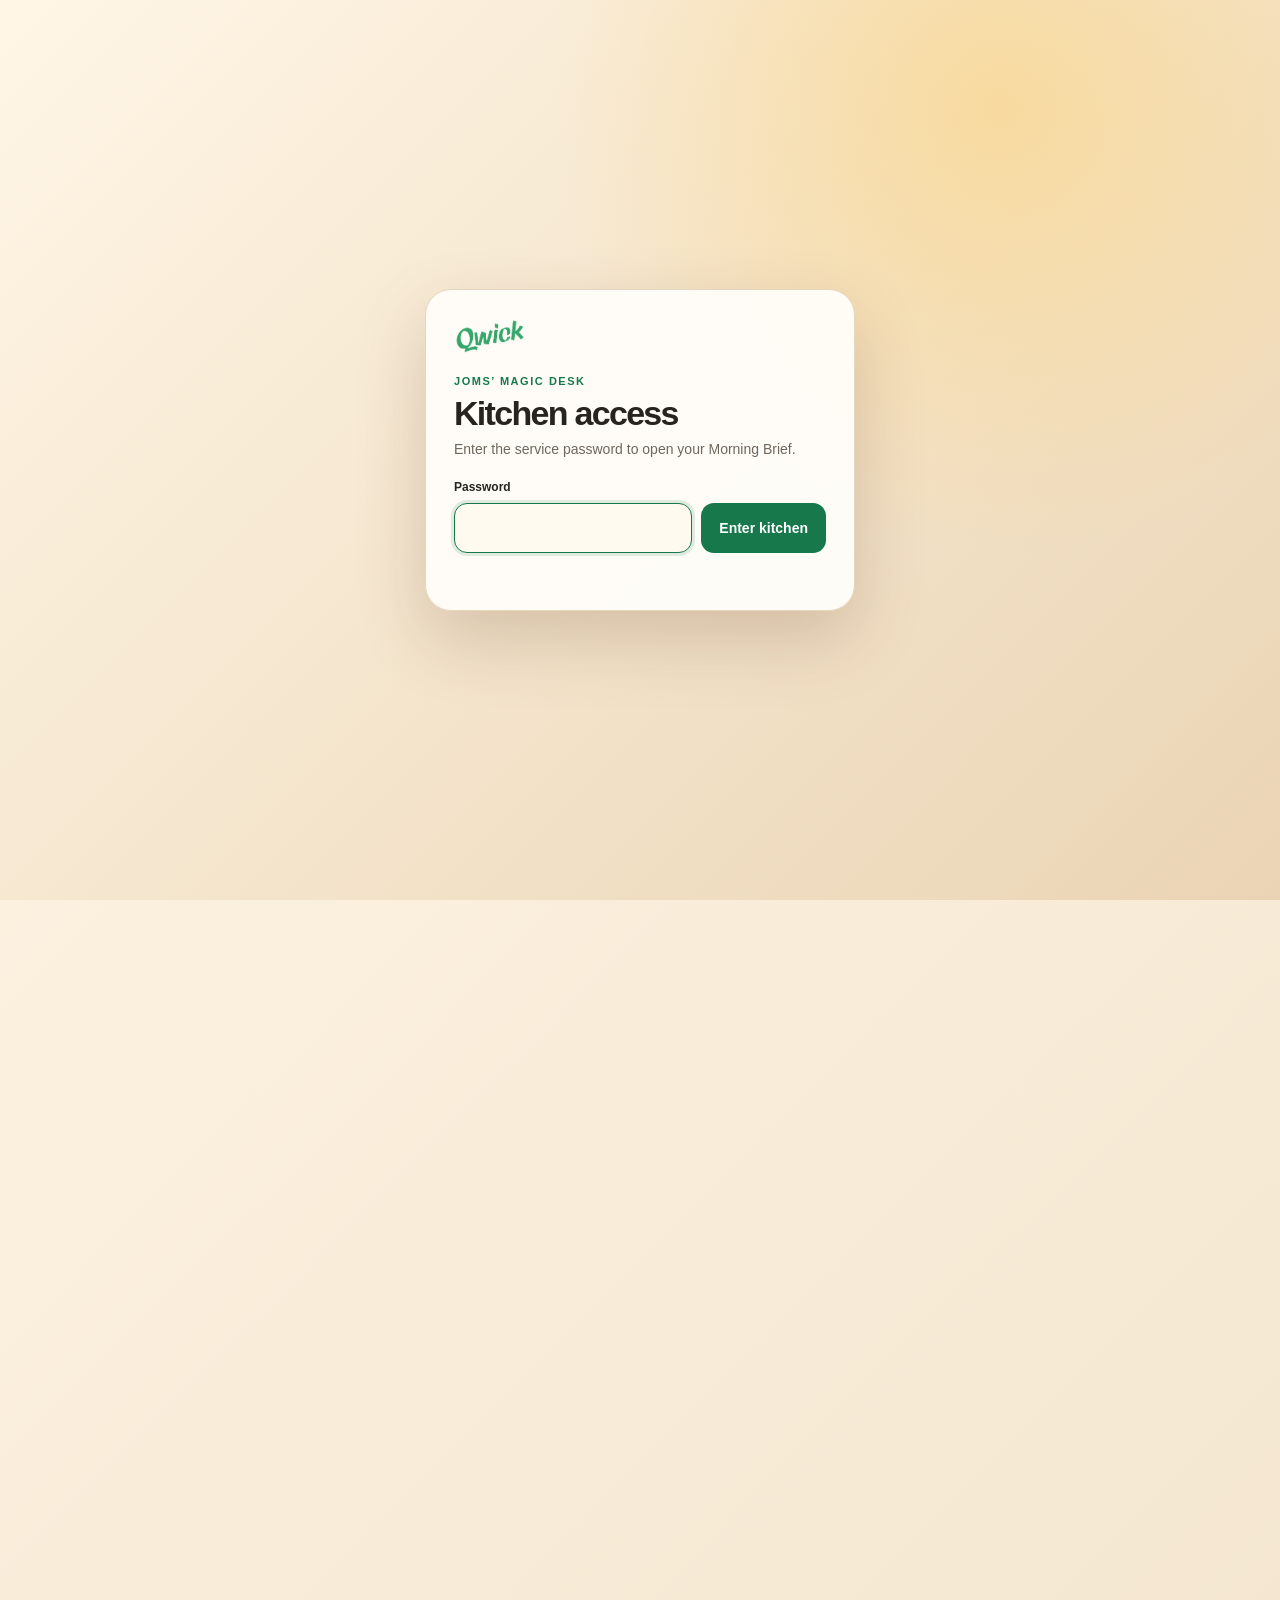
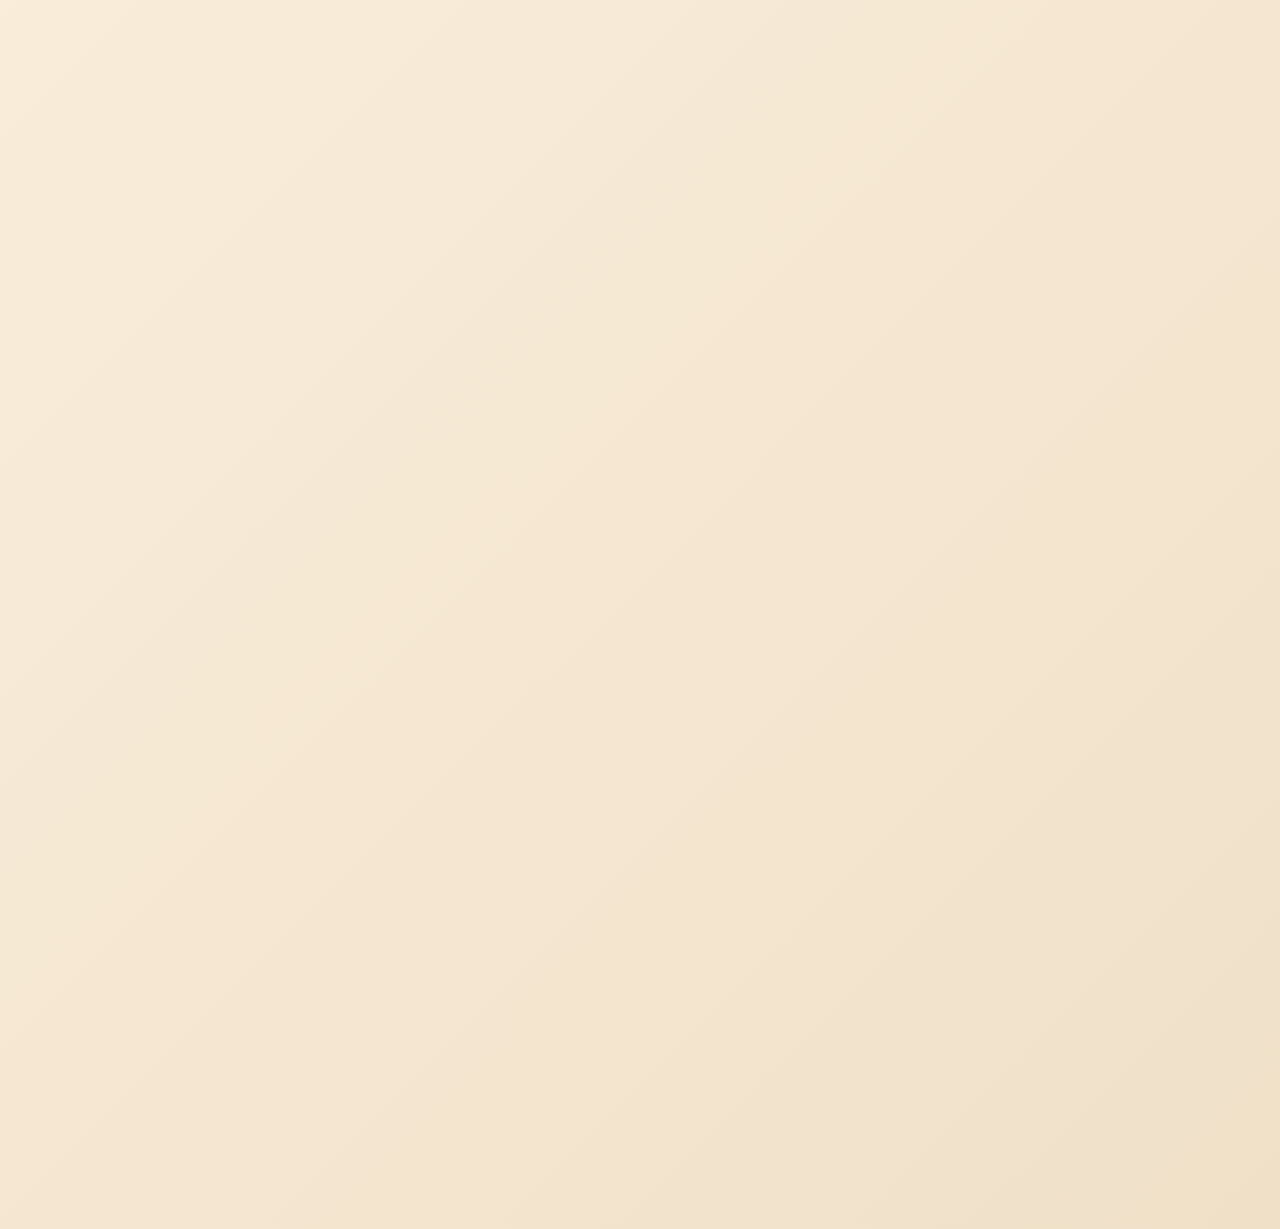
==== commit 02e76eee: "Refresh Sep 7 Morning Brief" ====
--- a/morning-brief/index.html
+++ b/morning-brief/index.html
@@ -59,13 +59,11 @@
 <body>
   <div class="access-gate" id="accessGate" role="dialog" aria-modal="true" aria-labelledby="accessTitle"><form class="access-card" id="accessForm"><img class="access-logo" src="assets/qwick-logo.png" alt="Qwick"><div class="eyebrow">Joms’ Magic desk</div><h1 id="accessTitle">Kitchen access</h1><p>Enter the service password to open your Morning Brief.</p><label for="accessPassword">Password</label><div class="access-row"><input id="accessPassword" name="password" type="password" autocomplete="current-password" autocapitalize="none" spellcheck="false" required aria-describedby="accessError"><button type="submit">Enter kitchen</button></div><p class="access-error" id="accessError" role="alert" aria-live="assertive"></p><noscript><p>JavaScript is required to unlock this Morning Brief.</p></noscript></form></div>
   <main class="shell" id="dashboardShell" tabindex="-1" inert>
-    <header><div><div class="eyebrow">Joms’ Magic desk</div><h1>Your morning is ready.</h1><p class="sub">Only what needs you.</p></div><div class="stamp">Joms’ snapshot · Sep 1, 2026</div></header>
-    <section class="top"><div class="panda-hero" aria-label="The happy Magic hospitality team of pandas and robots posing together"><div class="panda-mascot"><img class="panda-image" src="magic-team-pandas-robots-v1.png" alt="Four hospitality pandas and four friendly robots sharing funny team poses"></div><span class="panda-glint" aria-hidden="true"></span></div><div class="headline"><div class="headline-top"><div class="eyebrow">Joms’ Magic desk</div><div class="brand-meta"><img class="qwick-logo" src="assets/qwick-logo.png" alt="Qwick"><div class="desk-meta">Morning refresh · Sep 1, 9:30 AM ET</div></div></div><h2>Three rooms today: two agent 1:1s around the weekly operations checkpoint.</h2><p>Keep the shared tracker, end-of-day follow-up check, and channel-routing rule visible so every owner, priority, status, next action, and completion state is easy to verify.</p><div class="stat-row"><div class="stat"><b>9</b><span>Active follow-through tracked</span></div><div class="stat"><b>80</b><span>Meeting takeaways routed</span></div><div class="stat"><b id="remainingMeetingCount">3</b><span id="remainingMeetingLabel">Meetings remaining today</span></div></div></div></section>
+    <header><div><div class="eyebrow">Joms’ Magic desk</div><h1>Your morning is ready.</h1><p class="sub">Only what needs you.</p></div><div class="stamp">Joms’ snapshot · Sep 7, 2026</div></header>
+    <section class="top"><div class="panda-hero" aria-label="The happy Magic hospitality team of pandas and robots posing together"><div class="panda-mascot"><img class="panda-image" src="magic-team-pandas-robots-v1.png" alt="Four hospitality pandas and four friendly robots sharing funny team poses"></div><span class="panda-glint" aria-hidden="true"></span></div><div class="headline"><div class="headline-top"><div class="eyebrow">Joms’ Magic desk</div><div class="brand-meta"><img class="qwick-logo" src="assets/qwick-logo.png" alt="Qwick"><div class="desk-meta">Calendar refresh · Sep 7, 12:33 PM ET</div></div></div><h2>Today’s calendar centers on the 12:30 Jomarc/Denise Weekly.</h2><p>Keep the Team Captain dashboard build, shared task-audit workflow, paced messaging rollout, and visible owner-and-next-action loop in view.</p><div class="stat-row"><div class="stat"><b>10</b><span>Active follow-through tracked</span></div><div class="stat"><b>87</b><span>Meeting takeaways routed</span></div><div class="stat"><b id="remainingMeetingCount">1</b><span id="remainingMeetingLabel">Meeting remaining today</span></div></div></div></section>
     <nav class="brief-nav" aria-label="Morning Brief sections"><strong>Jump to</strong><a href="#serviceLine">What needs you</a><a href="#supportQueue">Support</a><a href="#meetingIntelligence">Decisions</a><a href="#agentPanel">Agent 1:1s</a><a href="#talkingPointsPanel">Your notes</a></nav>
-    <section class="today-panel" id="todayMeeting" aria-labelledby="todayMeetingsTitle"><div class="today-head"><div><div class="eyebrow">Today’s rooms</div><h2 id="todayMeetingsTitle" data-day-label="Tuesday, Sep 1">Tuesday, Sep 1 · 3 meetings</h2><p>Active and upcoming rooms only. Finished meetings leave this section automatically.</p></div><button class="restore" id="restoreTodayMeetings" type="button">Restore cleared meetings</button></div><div class="today-list">
-      <article class="today-meeting" data-today-key="2026-09-01-one-on-one-marvie" data-permanent-key="mb-1e2b913d87f15e43df77be8e" data-start="2026-09-01T15:30:00-04:00" data-end="2026-09-01T15:50:00-04:00"><div class="time-tile">3:30<span>– 3:50 PM</span></div><div><div class="today-title"><strong>one on one</strong><span class="meeting-state">Upcoming</span></div><p>Jomarc Lamorena + Marvie De Jesus.</p></div><div class="today-links"><a class="meet-link" href="https://meet.google.com/tbz-wdzn-tpr" target="_blank" rel="noopener">Open Meet ↗</a></div><button class="clear-card" type="button" aria-label="Clear Marvie one on one from today’s meetings" title="Clear from today">×</button></article>
-      <article class="today-meeting" data-today-key="2026-09-01-operations-weekly" data-permanent-key="mb-b74519afa3b6ab883cec448e" data-start="2026-09-01T16:00:00-04:00" data-end="2026-09-01T17:00:00-04:00"><div class="time-tile">4:00<span>– 5:00 PM</span></div><div><div class="today-title"><strong>Operations Weekly</strong><span class="meeting-state">Upcoming</span></div><p>Charlotte Smith (organizer), Justin Friend, Kat Tatkin, Brittany Yanchura, Caroline Roberts, Chelie Salas, Chris Balchum, Denise White, Erik McGregor, Jomarc Lamorena, Lee Brown, and Tori Storjohann (declined).</p></div><div class="today-links"><a class="meet-link" href="https://meet.google.com/pvu-bbro-jnh" target="_blank" rel="noopener">Open Meet ↗</a></div><button class="clear-card" type="button" aria-label="Clear Operations Weekly from today’s meetings" title="Clear from today">×</button></article>
-      <article class="today-meeting" data-today-key="2026-09-01-one-on-one-love" data-permanent-key="mb-03c7b062d03c0f5e094a7622" data-start="2026-09-01T17:15:00-04:00" data-end="2026-09-01T17:35:00-04:00"><div class="time-tile">5:15<span>– 5:35 PM</span></div><div><div class="today-title"><strong>one on one</strong><span class="meeting-state">Upcoming</span></div><p>Jomarc Lamorena + Love Chand.</p></div><div class="today-links"><a class="meet-link" href="https://meet.google.com/mrz-cqmd-tqd" target="_blank" rel="noopener">Open Meet ↗</a></div><button class="clear-card" type="button" aria-label="Clear Love one on one from today’s meetings" title="Clear from today">×</button></article>
+    <section class="today-panel" id="todayMeeting" aria-labelledby="todayMeetingsTitle"><div class="today-head"><div><div class="eyebrow">Today’s rooms</div><h2 id="todayMeetingsTitle" data-day-label="Monday, Sep 7">Monday, Sep 7 · 1 meeting</h2><p>Active and upcoming rooms only. Finished meetings leave this section automatically.</p></div><button class="restore" id="restoreTodayMeetings" type="button">Restore cleared meetings</button></div><div class="today-list">
+      <article class="today-meeting" data-today-key="2026-09-07-jomarc-denise-weekly-1230" data-permanent-key="mb-fdf442d853d519e1cbf58040" data-start="2026-09-07T12:30:00-04:00" data-end="2026-09-07T13:00:00-04:00"><div class="time-tile">12:30<span>– 1:00 PM</span></div><div><div class="today-title"><strong>Jomarc/ Denise Weekly</strong><span class="meeting-state">Now</span></div><p>Denise White and Jomarc Lamorena.</p></div><div class="today-links"><a class="calendar-link" href="https://calendar.google.com/calendar/u/0/r/day/2026/9/7" target="_blank" rel="noopener">Open Calendar ↗</a><a class="meet-link" href="https://meet.google.com/isj-nrir-erq" target="_blank" rel="noopener">Open Meet ↗</a></div><button class="clear-card" type="button" aria-label="Clear Jomarc/ Denise Weekly from today’s meetings" title="Clear from today">×</button></article>
     </div><p class="today-empty" id="todayMeetingsEmpty">No active or upcoming meetings remain. Their decisions and follow-ups belong in meeting intelligence, not a historical calendar list.</p></section>
     <section id="serviceLine"><div class="section-head"><div><h2>1 · What needs you now</h2><p>One short list of current actions. Everything else below is supporting context.</p></div><button class="restore" id="restoreBrief" type="button">Restore cleared brief items</button></div><div class="watch-grid">
       <article class="watch" data-clear-key="2026-08-28-weekend-operating-loop" data-permanent-key="mb-b2243df841aba9e8a43818fd"><span class="pill urgent">Weekend handoff · in operation</span><h3>Make every task end state visible</h3><p>For shared weekend work, name the owner, record the outcome and next checkpoint, and log completed work in the designated tracker before close. Keep exceptions human-reviewed.</p><a href="#meetingIntelligence">Review the operating decision ↓</a></article>
@@ -77,19 +75,21 @@
       <article class="watch" data-clear-key="2026-08-26-mops-coverage-sync" data-permanent-key="mb-40055787c135ae528f9c8732"><span class="pill magic">MOps coverage · agreed</span><h3>Make the paired handoffs visible</h3><p>Keep the agreed paired coverage in operation and update the shared check-in groups so priorities, capacity, and reassignment stay visible.</p><a href="#meetingIntelligence">Review the coverage decision ↓</a></article>
       <article class="watch" data-clear-key="2026-08-26-assistant-sync" data-permanent-key="mb-46789af71385fb039973d7fd"><span class="pill">Assistant Sync · outcome due</span><h3>Close the role-clarity loop</h3><p>The Friday checkpoint has passed without a confirmed outcome in current permitted Calendar and Slack evidence. Ask what changed in scope, ownership, decision authority, and timing before completing the remaining handoff.</p><a href="#meetingIntelligence">Review the handoff checkpoint ↓</a></article>
       <article class="watch" data-clear-key="2026-08-31-team-captain-capacity" data-permanent-key="mb-4e76283f118659b1fb4973c1"><span class="pill urgent">Team Captain lane · active</span><h3>Make the live redistribution visible</h3><p>Audrey is actively redistributing the current Team Captain workload while teammates are occupied. Name the next owner and backup, then keep pending work and outcomes visible in the team channel.</p><a href="#agentPanel">Open Audrey’s context ↓</a></article>
+      <article class="watch" data-clear-key="2026-09-04-w2-messaging-rollout" data-permanent-key="mb-073f53ce681043081ec4dbae"><span class="pill urgent">Pro Success messaging · verify gate</span><h3>Keep the rollout paced after the W-2 fix</h3><p>Confirm the W-2 conversion issue is cleared before that messaging resumes. For other approved outreach, keep batches near 200 with a healthy buffer between sends so replies do not overwhelm Support.</p><a href="#supportQueue">Review current support status ↓</a></article>
     </div></section>
-    <section class="support-panel" id="supportQueue" aria-labelledby="supportTitle" data-live-total="5" data-live-resolved="5" data-live-open="0" data-live-summary="Last verified Sep 1 at 9:31 AM ET: the five most recent visible request workflows showed a completion or resolution signal, with no clearly open request visible in the scan."><div class="section-head"><div><h2 id="supportTitle">2 · Magic Pro Support</h2><p id="supportSummary">Last verified Sep 1 at 9:31 AM ET: the five most recent visible request workflows showed a completion or resolution signal, with no clearly open request visible in the scan.</p></div><span class="support-rate" id="supportRate">100% complete</span></div><div class="support-stats"><div class="support-stat"><b id="supportTotal">5</b><span id="supportTotalLabel">Tracked signals</span></div><div class="support-stat"><b id="supportResolved">5</b><span id="supportResolvedLabel">Resolved</span></div><div class="support-stat"><b id="supportOpenCount">0</b><span id="supportOpenLabel">Open / in progress</span></div><div class="support-stat"><b id="supportCompletion">100%</b><span id="supportCompletionLabel">Completion rate</span></div></div>
+    <section class="support-panel" id="supportQueue" aria-labelledby="supportTitle" data-live-total="5" data-live-resolved="5" data-live-open="0" data-live-summary="Last verified Sep 7 at 12:35 PM ET: the five most recent visible request workflows showed a completion signal, with no clearly open request among those five."><div class="section-head"><div><h2 id="supportTitle">2 · Magic Pro Support</h2><p id="supportSummary">Last verified Sep 7 at 12:35 PM ET: the five most recent visible request workflows showed a completion signal, with no clearly open request among those five.</p></div><span class="support-rate" id="supportRate">100% complete</span></div><div class="support-stats"><div class="support-stat"><b id="supportTotal">5</b><span id="supportTotalLabel">Tracked signals</span></div><div class="support-stat"><b id="supportResolved">5</b><span id="supportResolvedLabel">Resolved</span></div><div class="support-stat"><b id="supportOpenCount">0</b><span id="supportOpenLabel">Open / in progress</span></div><div class="support-stat"><b id="supportCompletion">100%</b><span id="supportCompletionLabel">Completion rate</span></div></div>
     </section>
     <section class="meeting-source-panel" id="meetingIntelligence" aria-labelledby="meetingIntelligenceTitle" data-meeting-source="rolling-14-day-meeting-intelligence">
-      <div class="meeting-source-banner"><div><span class="meeting-source-kicker">From your meetings · organized by topic</span><h2 id="meetingIntelligenceTitle">3 · Decisions and supporting context</h2><p>Related takeaways now live together instead of repeating at the same level. Open a topic only when you need the supporting history.</p><span class="section-number-note">Morning evidence reviewed Sep 1 at 9:31 AM ET · meeting decisions current through Jomarc/ Denise Weekly on Sep 2 · older items still age out after 14 days</span></div><div class="meeting-source-window">4 topic groups<span>Each item keeps its original source</span></div></div>
+      <div class="meeting-source-banner"><div><span class="meeting-source-kicker">From your meetings · organized by topic</span><h2 id="meetingIntelligenceTitle">3 · Decisions and supporting context</h2><p>Related takeaways now live together instead of repeating at the same level. Open a topic only when you need the supporting history.</p><span class="section-number-note">Morning evidence reviewed Sep 7 at 12:35 PM ET · meeting decisions current through Sep 4 notes · older items still age out after 14 days</span></div><div class="meeting-source-window">4 topic groups<span>Each item keeps its original source</span></div></div>
       <div class="meeting-source-grid" id="meetingSourceGrid">
         <article class="meeting-source-card priority" data-permanent-key="mb-49c51f49a26310abdbdf26f9" data-first-added="2026-08-31"><div class="meeting-source-meta"><span class="meeting-source-owner">Owners · Chris + Denise + Joms</span><span class="meeting-source-status">Review call logs · agree on success + handoff checks</span><span class="meeting-source-evidence">Jomarc/ Denise Weekly · Aug 31 and Sep 2; Operations Weekly · Sep 1</span></div><h3>Define a repeatable validation loop for the dialer</h3><p>Review the current call logs with Chris, agree on the success signal, align the inbound call-link handoff, and keep unclear cases human-reviewed so the workflow can improve without creating a second manual lane.</p></article>
         <article class="meeting-source-card priority" data-permanent-key="mb-5c7501ad316d0edfb910fd66" data-first-added="2026-09-01"><div class="meeting-source-meta"><span class="meeting-source-owner">Owners · Joms + Denise + Chris</span><span class="meeting-source-status">Run VIP outreach first · align sheet + review logs</span><span class="meeting-source-evidence">Operations Weekly · Sep 1; Jomarc/ Denise Weekly · Sep 2</span></div><h3>Set the VIP-first dialer order and ownership</h3><p>Align with Chris on running VIP outreach first, confirm the shared sheet headers, and review the call-log and link handoff. Keep the owner, priority, status, next action, and completion check visible for every exception.</p></article>
         <article class="meeting-source-card decision" data-permanent-key="mb-8c8f2dff7e86a328154da195" data-first-added="2026-09-02"><div class="meeting-source-meta"><span class="meeting-source-owner">Owners · Denise + Charlotte + Joms</span><span class="meeting-source-status">Access request with Charlotte · verify before closing</span><span class="meeting-source-evidence">Jomarc/ Denise Weekly · Sep 2</span></div><h3>Confirm Jomarc’s Claude access</h3><p>Denise will ask Charlotte for access. Keep the request owner and status visible, and mark it complete only after Jomarc can open the approved workspace.</p></article>
         <article class="meeting-source-card decision" data-permanent-key="mb-9004c53d6fdff48982e3b55c" data-first-added="2026-09-01"><div class="meeting-source-meta"><span class="meeting-source-owner">Owners · Kat + Joms</span><span class="meeting-source-status">Automated training-link workflow to publish · verify the handoff</span><span class="meeting-source-evidence">Operations Weekly · Sep 1</span></div><h3>Verify the automated Team Captain training handoff is live</h3><p>Kat will publish the automated training-link workflow. Confirm the trigger, owner, and visible completion signal so Team Captain preparation can scale without adding another manual tracking lane.</p></article>
+        <article class="meeting-source-card priority" data-permanent-key="mb-17112b35add42481aa5ad902" data-first-added="2026-09-04"><div class="meeting-source-meta"><span class="meeting-source-owner">Owners · Joms + Audrey</span><span class="meeting-source-status">Interactive dashboard build · automated source next</span><span class="meeting-source-evidence">Jomarc / Audrey · Sep 4</span></div><h3>Build the Team Captain dashboard as one shared operating view</h3><p>Move the working view from spreadsheet-only reporting to a self-contained web dashboard covering recent history, upcoming needs, and clear urgency signals. Use Coefficient for approved source refreshes, keep sensitive records out of the public version, and give the team a reusable prompt for the same analysis.</p></article>
         <article class="meeting-source-card decision" data-permanent-key="mb-5f763e2a13966c9e2d44acc4" data-first-added="2026-08-31"><div class="meeting-source-meta"><span class="meeting-source-owner">Owners · Joms + Denise + Magic</span><span class="meeting-source-status">Shared tracker + end-of-day review · reinforce in 1:1s</span><span class="meeting-source-evidence">Jomarc/ Denise Weekly · Aug 31</span></div><h3>Use one visible follow-up loop across the team</h3><p>Track every shared request with an owner, status, priority, and next checkpoint so managers can see capacity before assigning more work. Add a short end-of-day review for blockers and unfinished items, and reinforce the same habit in agent 1:1s.</p></article>
         <article class="meeting-source-card decision" data-permanent-key="mb-f41e5c9603a4b7d2e18896cd" data-first-added="2026-08-31"><div class="meeting-source-meta"><span class="meeting-source-owner">Owners · Denise + Joms + Operations</span><span class="meeting-source-status">Routing rule to confirm tomorrow · team session targeted Thursday</span><span class="meeting-source-evidence">Jomarc/ Denise Weekly · Aug 31</span></div><h3>Route strategy and action requests through different lanes</h3><p>Keep strategy in the location channels. Send actionable requests through the shared team channel or workflow, tag the team instead of one person, and include an owner and due time. Confirm the operating rule tomorrow; use the targeted Thursday session and interim sheet to align the wider team.</p></article>
-        <article class="meeting-source-card priority" data-permanent-key="mb-0980447152659a2a3f4678f9" data-first-added="2026-08-28"><div class="meeting-source-meta"><span class="meeting-source-owner">Owners · Joms + Denise + Weekend Crew</span><span class="meeting-source-status">Daily status logging confirmed · keep ownership checks active</span><span class="meeting-source-evidence">Weekend Needs + Weekend Crew · Aug 28</span></div><h3>Use one visible operating loop for weekend handoffs</h3><p>For shared weekend work, claim the item, record the outcome, and leave the next checkpoint visible before handoff. Log completed work in the designated shared tracker before close, and keep automated outreach and exceptions human-reviewed.</p></article>
+        <article class="meeting-source-card priority" data-permanent-key="mb-0980447152659a2a3f4678f9" data-first-added="2026-08-28"><div class="meeting-source-meta"><span class="meeting-source-owner">Owners · Joms + Denise + Weekend Crew</span><span class="meeting-source-status">Task-audit tab · three daily refreshes · pending/closed states</span><span class="meeting-source-evidence">Weekend Needs + Weekend Crew · Aug 28–Sep 4</span></div><h3>Use one visible operating loop for weekend handoffs</h3><p>Keep the shared task audit current three times daily, with the request identifier, owner, notes, and linked work visible. Treat active work as pending and completed work as closed; Mavis will validate the tab and connect the automation once the source is ready.</p></article>
         <article class="meeting-source-card priority" data-permanent-key="mb-e9ca278098c7e6f2632b4bed" data-first-added="2026-08-26"><div class="meeting-source-meta"><span class="meeting-source-owner">Owners · Joms + Ruel</span><span class="meeting-source-status">Friday role-clarity checkpoint · remaining handoff limited</span><span class="meeting-source-evidence">Magic x Joms L. - Assistant Sync · Aug 26</span></div><h3>Confirm role scope before the remaining transition</h3><p>Ruel will bring the scope, ownership, decision authority, and timing questions into Friday’s leadership conversation and share the outcome. Keep the remaining handoff limited until those points are clear, and retain the team meeting with targeted 1:1s for individual follow-through.</p></article>
         <article class="meeting-source-card decision" data-permanent-key="mb-28a1f46d2d3c9eb7bff21870" data-first-added="2026-08-26"><div class="meeting-source-meta"><span class="meeting-source-owner">Owners · Denise + Kat + Marc Bryan + Rhys + Mavis + Mark</span><span class="meeting-source-status">Paired coverage agreed · group handoffs next</span><span class="meeting-source-evidence">MOps Coverage Sync · Aug 26</span></div><h3>Put seven-day paired market coverage into operation</h3><p>Mark will support Kat’s markets with Mavis, while Rhys will support Denise’s markets with Marc Bryan. Keep existing primary work in place, use morning check-ins to show priorities and capacity, and reassign direct requests visibly when the named owner is busy. Before Tori returns, decide whether Rhys takes fuller ownership or the markets are split another way.</p></article>
         <article class="meeting-source-card decision" data-permanent-key="mb-902f183b84a6507d9ec214a6" data-first-added="2026-08-20"><div class="meeting-source-meta"><span class="meeting-source-owner">Owners · Joms + Command Center request owners</span><span class="meeting-source-status">Ordered filters + notes before outreach + visible close</span><span class="meeting-source-evidence">Team operating direction · Aug 20</span></div><h3>Keep Command Center ownership visible after the outreach cutover</h3><p>Work the two-day At Risk filters first—VIP, BF5, then FTP—then the matching Outreach filters before the remaining non-VIP work. Add a note before outreach, keep ownership visible, and leave a final outcome so the team does not duplicate work.</p></article>
@@ -148,7 +148,8 @@
           <tr class="agent-one-on-one-item" data-permanent-key="mb-d2dc40c7d7d2669ad707173f" data-first-added="2026-08-03"><td><strong>Reinforce the outreach and shift-analysis standard</strong>Use personalized SMS when possible, keep phone numbers in a copyable list, and deep-dive the Shift ID before recommending boost or overfill.</td><td><a href="#meetingIntelligence">Love / Jomarc</a><span class="agent-source-date">Jul 20</span></td><td><span class="agent-status-chip status-watch">Workflow check</span><div class="agent-remove-cell"></div></td></tr>
           <tr class="agent-one-on-one-item" data-permanent-key="mb-d7b5d6f2a3b18a6a519e5a21" data-first-added="2026-08-03"><td><strong>Recognize his Pro Export and GPT contributions</strong>He surfaced Fever badges, Creating Legends training, and food-service-worker search needs; Audrey also used his sourcing prompt successfully.</td><td><a href="#meetingIntelligence">Pro Success Weekly Sync</a><span class="agent-source-date">Jul 30</span></td><td><span class="agent-status-chip">Positive impact</span><div class="agent-remove-cell"></div></td></tr>
         </tbody></table></div></article>
-        <article class="agent-table-card" data-agent="audrey-de-leon"><div class="agent-table-head"><span class="agent-initials">AD</span><div><h3>Audrey de Leon</h3><p>17 discussion items</p></div></div><div class="agent-table-scroll"><table class="agent-one-on-one-table"><caption class="agent-table-caption">1:1 discussion items for Audrey de Leon</caption><thead><tr><th>Discuss</th><th>Source</th><th>Status</th></tr></thead><tbody>
+        <article class="agent-table-card" data-agent="audrey-de-leon"><div class="agent-table-head"><span class="agent-initials">AD</span><div><h3>Audrey de Leon</h3><p>18 discussion items</p></div></div><div class="agent-table-scroll"><table class="agent-one-on-one-table"><caption class="agent-table-caption">1:1 discussion items for Audrey de Leon</caption><thead><tr><th>Discuss</th><th>Source</th><th>Status</th></tr></thead><tbody>
+          <tr class="agent-one-on-one-item" data-permanent-key="mb-1dbe84a9291713771f9c50c3" data-first-added="2026-09-04"><td><strong>Turn the Team Captain dashboard into a reusable operating view</strong>Draft the approved-source query and team prompt, keep upcoming-work data current, and share the browser-ready dashboard path. Joms owns the self-contained dashboard build; keep private roster details out of the public version.</td><td><a href="#meetingIntelligence">Jomarc / Audrey</a><span class="agent-source-date">Sep 4</span></td><td><span class="agent-status-chip active">Query + prompt + handoff</span><div class="agent-remove-cell"></div></td></tr>
           <tr class="agent-one-on-one-item" data-permanent-key="mb-8cd2c2821e4de215fb1e02e6" data-first-added="2026-08-31"><td><strong>Use the shared pending-work tracker</strong>For every active item, keep the owner, priority, current status, next action, and completion state current. Bring unresolved items and blockers into the group pending check before they are missed.</td><td><a href="#meetingIntelligence">Jomarc / Denise Weekly</a><span class="agent-source-date">Aug 31</span></td><td><span class="agent-status-chip active">Standardize + monitor</span><div class="agent-remove-cell"></div></td></tr>
           <tr class="agent-one-on-one-item" data-permanent-key="mb-952d98bfebfdd5205c4ed926" data-first-added="2026-08-12"><td><strong>Pilot a protected Team Captain focus block</strong>Confirm who covers early live work, what interview overlap is needed, and which hours Audrey can protect for sourcing and bench-building. Test the plan for one to two weeks and review the result before making a permanent schedule change.</td><td><a href="#meetingIntelligence">Audrey / Jomarc 1:1</a><span class="agent-source-date">Aug 12</span></td><td><span class="agent-status-chip active">Coverage check · trial first</span><div class="agent-remove-cell"></div></td></tr>
           <tr class="agent-one-on-one-item" data-permanent-key="mb-45f6b843a61d463d6d42e5a9" data-first-added="2026-08-12"><td><strong>Clarify the Saturday Soldier Field unblock</strong>Start with what Audrey has already tried and the current qualified pool. Marvie is continuing the search after Levi’s; confirm they share one outreach history so the handoff adds reach without duplicate contacts.</td><td><a href="#meetingIntelligence">Mid-week Check-In + Training Bon x Marvie</a><span class="agent-source-date">Aug 12</span></td><td><span class="agent-status-chip active">One captain remains · shared lane</span><div class="agent-remove-cell"></div></td></tr>
@@ -190,7 +191,8 @@
           <tr class="agent-one-on-one-item" data-permanent-key="mb-78d033a0f9967aee40fdd5f1" data-first-added="2026-08-03"><td><strong>Confirm the certification-image review</strong>He was assigned the GWCC certificate images; verify the review is complete and the compliant roster is clear.</td><td><a href="#meetingIntelligence">Weekend Needs</a><span class="agent-source-date">Jul 31</span></td><td><span class="agent-status-chip active">Verify complete</span><div class="agent-remove-cell"></div></td></tr>
           <tr class="agent-one-on-one-item" data-permanent-key="mb-d02146c016adb7c22273d4a5" data-first-added="2026-08-03"><td><strong>Use his newly available capacity</strong>Denise reported that Marc Bryan is available for tasks. Confirm the highest-value current priority before assigning more work, closing the earlier capacity risk.</td><td><a href="#meetingIntelligence">Weekend Needs + Pro Success Weekly Sync + Pro Success Agents</a><span class="agent-source-date">Jul 23–Aug 4</span></td><td><span class="agent-status-chip active">Available now · prioritize</span><div class="agent-remove-cell"></div></td></tr>
         </tbody></table></div></article>
-        <article class="agent-table-card" data-agent="marvie-mavis-de-jesus"><div class="agent-table-head"><span class="agent-initials">MJ</span><div><h3>Marvie “Mavis” de Jesus</h3><p>7 meeting items</p></div></div><div class="agent-table-scroll"><table class="agent-one-on-one-table"><caption class="agent-table-caption">1:1 discussion items for Marvie Mavis de Jesus</caption><thead><tr><th>Discuss</th><th>Meeting</th><th>Status</th></tr></thead><tbody>
+        <article class="agent-table-card" data-agent="marvie-mavis-de-jesus"><div class="agent-table-head"><span class="agent-initials">MJ</span><div><h3>Marvie “Mavis” de Jesus</h3><p>8 meeting items</p></div></div><div class="agent-table-scroll"><table class="agent-one-on-one-table"><caption class="agent-table-caption">1:1 discussion items for Marvie Mavis de Jesus</caption><thead><tr><th>Discuss</th><th>Meeting</th><th>Status</th></tr></thead><tbody>
+          <tr class="agent-one-on-one-item" data-permanent-key="mb-a1ed2a43727b0be2075d51e3" data-first-added="2026-09-04"><td><strong>Validate the shared task-audit tab before automation</strong>Repeat the workflow, confirm pending and closed states behave as expected, and connect the automation only after the source and refresh path are ready.</td><td><a href="#meetingIntelligence">Weekend Crew</a><span class="agent-source-date">Sep 4</span></td><td><span class="agent-status-chip active">Build + verify</span><div class="agent-remove-cell"></div></td></tr>
           <tr class="agent-one-on-one-item" data-permanent-key="mb-5bfd273de26b25ff54d62a14" data-first-added="2026-08-31"><td><strong>Use the shared pending-work tracker</strong>For every active item, keep the owner, priority, current status, next action, and completion state current. Bring unresolved items and blockers into the group pending check before they are missed.</td><td><a href="#meetingIntelligence">Jomarc / Denise Weekly</a><span class="agent-source-date">Aug 31</span></td><td><span class="agent-status-chip active">Standardize + monitor</span><div class="agent-remove-cell"></div></td></tr>
           <tr class="agent-one-on-one-item" data-permanent-key="mb-3e5eb10d544b39bf4d3d6367" data-first-added="2026-08-12"><td><strong>Close the stadium handoff after Bon’s completed training block</strong>Bon’s EOD recap confirmed that Marvie covered the live Team Captain workflow. Close the Levi’s captain training before shifting sourcing attention to the remaining Soldier Field need, while keeping Audrey’s existing outreach work visible.</td><td><a href="#meetingIntelligence">Training Bon x Marvie + EOD Denise x Bon</a><span class="agent-source-date">Aug 12</span></td><td><span class="agent-status-chip active">Training captured · stadium follow-through</span><div class="agent-remove-cell"></div></td></tr>
           <tr class="agent-one-on-one-item" data-permanent-key="mb-0ab6b2ea2cf0a2ce8c51f600" data-first-added="2026-08-11"><td><strong>Use the official channel for Team Captain directives</strong>When a Team Captain direction needs team alignment, route it through the official channel so the owner, context, and follow-through stay visible. Keep the twice-monthly 1:1 cadence current.</td><td><a href="#meetingIntelligence">Mavis / Jomarc 1:1</a><span class="agent-source-date">Aug 11</span></td><td><span class="agent-status-chip active">Use now · twice-monthly check-in</span><div class="agent-remove-cell"></div></td></tr>
@@ -199,7 +201,8 @@
           <tr class="agent-one-on-one-item" data-permanent-key="mb-856a2242c5bde1700409cb00" data-first-added="2026-08-03"><td><strong>Define her weekend ownership</strong>When Team Captain or after-hours work appears Saturday or Sunday, she should be tagged directly while the full Magic Team remains the backup.</td><td><a href="#meetingIntelligence">MOps Sync</a><span class="agent-source-date">Jul 30</span></td><td><span class="agent-status-chip">Weekend owner</span><div class="agent-remove-cell"></div></td></tr>
           <tr class="agent-one-on-one-item" data-permanent-key="mb-431b37920e8841d808060a63" data-first-added="2026-08-03"><td><strong>Record ABM Nightcrawler work as complete</strong>The Aug 4 meeting reported that Mavis completed the necessary work. Keep the row for 1:1 history and revisit only if a screening, drug-test, or orientation handoff remains.</td><td><a href="#meetingIntelligence">Weekend Needs + Pro Success Agents</a><span class="agent-source-date">Jul 31–Aug 4</span></td><td><span class="agent-status-chip">Complete · Aug 4</span><div class="agent-remove-cell"></div></td></tr>
         </tbody></table></div></article>
-        <article class="agent-table-card" data-agent="rhys-cruz"><div class="agent-table-head"><span class="agent-initials">RC</span><div><h3>Rhys Cruz</h3><p>10 meeting items</p></div></div><div class="agent-table-scroll"><table class="agent-one-on-one-table"><caption class="agent-table-caption">1:1 discussion items for Rhys Cruz</caption><thead><tr><th>Discuss</th><th>Meeting</th><th>Status</th></tr></thead><tbody>
+        <article class="agent-table-card" data-agent="rhys-cruz"><div class="agent-table-head"><span class="agent-initials">RC</span><div><h3>Rhys Cruz</h3><p>11 meeting items</p></div></div><div class="agent-table-scroll"><table class="agent-one-on-one-table"><caption class="agent-table-caption">1:1 discussion items for Rhys Cruz</caption><thead><tr><th>Discuss</th><th>Meeting</th><th>Status</th></tr></thead><tbody>
+          <tr class="agent-one-on-one-item" data-permanent-key="mb-065ce3d2edd060d92450f031" data-first-added="2026-09-03"><td><strong>Keep certification checks manually verified</strong>Use the agreed two-agent ownership and manually verify required alcohol and food-safety certifications. Use the Command Center for visibility, but keep the final compliance check human-owned.</td><td><a href="#meetingIntelligence">one on one</a><span class="agent-source-date">Sep 3</span></td><td><span class="agent-status-chip active">Manual verification</span><div class="agent-remove-cell"></div></td></tr>
           <tr class="agent-one-on-one-item" data-permanent-key="mb-fa1b4c50563cd29076f94438" data-first-added="2026-08-31"><td><strong>Use the shared pending-work tracker</strong>For every active item, keep the owner, priority, current status, next action, and completion state current. Bring unresolved items and blockers into the group pending check before they are missed.</td><td><a href="#meetingIntelligence">Jomarc / Denise Weekly</a><span class="agent-source-date">Aug 31</span></td><td><span class="agent-status-chip active">Standardize + monitor</span><div class="agent-remove-cell"></div></td></tr>
           <tr class="agent-one-on-one-item" data-permanent-key="mb-1df0e9b5c7463a284fb819d2" data-first-added="2026-08-20"><td><strong>Set the scale-up gates for the shared-request model</strong>Rhys said his current workload is manageable. Agree on the minimum request fields, priority and claim signals, first capacity warning, escalation path, and one-week success measure before expanding the shared channel or removing the current route.</td><td><a href="#meetingIntelligence">Rhys / Jomarc 1:1</a><span class="agent-source-date">Aug 20</span></td><td><span class="agent-status-chip active">Monitor + define gates</span><div class="agent-remove-cell"></div></td></tr>
           <tr class="agent-one-on-one-item" data-permanent-key="mb-e919efe1a01831e266665925" data-first-added="2026-08-13"><td><strong>Use Finance conflicts as the early capacity flag</strong>Rhys said his Finance work is flexible and he can support Denise’s markets with Marc Bryan. If Finance and market work become heavy or urgent at the same time, he will tell Denise and Marc Bryan early so coverage can be reassigned before follow-through slips.</td><td><a href="#meetingIntelligence">Magic Assistant Team Meeting + MOps Coverage Sync</a><span class="agent-source-date">Aug 13–26</span></td><td><span class="agent-status-chip active">Paired coverage · flag conflicts early</span><div class="agent-remove-cell"></div></td></tr>
@@ -211,7 +214,8 @@
           <tr class="agent-one-on-one-item" data-permanent-key="mb-c260ef5b446ffa2fa9562ff7" data-first-added="2026-08-03"><td><strong>Timebox his Pro-history GPT prototype</strong>Define the objective work-history signals, test a small sample against manual review, and keep the final decision human-led. Rhys should share the prompt, sample inputs, and local output before investing more time.</td><td><a href="#meetingIntelligence">VIP + Rhys 1:1</a><span class="agent-source-date">Jul 31–Aug 6</span></td><td><span class="agent-status-chip status-watch">Prototype · share next</span><div class="agent-remove-cell"></div></td></tr>
           <tr class="agent-one-on-one-item" data-permanent-key="mb-8e55fc66e6cd5123cadf7292" data-first-added="2026-08-06"><td><strong>Surface outreach load before it becomes invisible</strong>When VIP or Pro Success outreach volume climbs and nobody is helping, Rhys should tell Joms or ask for support in the team channel immediately. If he is uncomfortable posting, Joms will route the request.</td><td><a href="#meetingIntelligence">Rhys Cruz 1:1</a><span class="agent-source-date">Aug 6</span></td><td><span class="agent-status-chip active">Use immediately</span><div class="agent-remove-cell"></div></td></tr>
         </tbody></table></div></article>
-        <article class="agent-table-card" data-agent="mark-camillo"><div class="agent-table-head"><span class="agent-initials">MC</span><div><h3>Mark Camillo</h3><p>10 meeting items</p></div></div><div class="agent-table-scroll"><table class="agent-one-on-one-table"><caption class="agent-table-caption">1:1 discussion items for Mark Camillo</caption><thead><tr><th>Discuss</th><th>Meeting</th><th>Status</th></tr></thead><tbody>
+        <article class="agent-table-card" data-agent="mark-camillo"><div class="agent-table-head"><span class="agent-initials">MC</span><div><h3>Mark Camillo</h3><p>11 meeting items</p></div></div><div class="agent-table-scroll"><table class="agent-one-on-one-table"><caption class="agent-table-caption">1:1 discussion items for Mark Camillo</caption><thead><tr><th>Discuss</th><th>Meeting</th><th>Status</th></tr></thead><tbody>
+          <tr class="agent-one-on-one-item" data-permanent-key="mb-a2aaf0af8f57b4e8fd7c6fd1" data-first-added="2026-09-03"><td><strong>Close the AI-outreach record loop on every run</strong>After an approved run, update the shared notes and Admin record, send the approved follow-up link, and manually check any delivery failure. Keep the outreach audit current so the team does not repeat work.</td><td><a href="#meetingIntelligence">one on one</a><span class="agent-source-date">Sep 3</span></td><td><span class="agent-status-chip active">Run + record + audit</span><div class="agent-remove-cell"></div></td></tr>
           <tr class="agent-one-on-one-item" data-permanent-key="mb-2068941696f7010a8f9fe818" data-first-added="2026-08-31"><td><strong>Use the shared pending-work tracker</strong>For every active item, keep the owner, priority, current status, next action, and completion state current. Bring unresolved items and blockers into the group pending check before they are missed.</td><td><a href="#meetingIntelligence">Jomarc / Denise Weekly</a><span class="agent-source-date">Aug 31</span></td><td><span class="agent-status-chip active">Standardize + monitor</span><div class="agent-remove-cell"></div></td></tr>
           <tr class="agent-one-on-one-item" data-permanent-key="mb-559ac876d31d86535d2473ae" data-first-added="2026-08-13"><td><strong>Use Bon’s final supervised block as a readiness check</strong>Mark has taught the closer priorities, upcoming-shift checks, outreach path, and the difference between first-shift and repeat context. Let Bon lead real examples while Mark evaluates accuracy, judgment, and escalation, then name what Bon can own independently versus where he still needs support.</td><td><a href="#meetingIntelligence">Mark Camillo 1:1 + Magic Assistant Team Meeting</a><span class="agent-source-date">Aug 13</span></td><td><span class="agent-status-chip active">Lead assessment</span><div class="agent-remove-cell"></div></td></tr>
           <tr class="agent-one-on-one-item" data-permanent-key="mb-0a3100f05cbe5156717785df" data-first-added="2026-08-13"><td><strong>Start the paired market-support lane with a clear handoff</strong>Mark will support Kat’s markets with Mavis while keeping orientation calls and existing primary work. Begin with regular Fulfillment work before Kat’s shift starts, use the shared group for assignments and updates, and keep direct requests owned or visibly reassigned when capacity is tight.</td><td><a href="#meetingIntelligence">Mark Camillo 1:1 + MOps Coverage Sync</a><span class="agent-source-date">Aug 13–26</span></td><td><span class="agent-status-chip active">Assignment set · group handoff next</span><div class="agent-remove-cell"></div></td></tr>
@@ -376,7 +380,11 @@
       'mb-b070714e270142c6236a9594',
       'mb-48013f10a51800bbec29c82d',
       'mb-afe1616744489c0aba321eae',
-      'mb-4f999b2cc5fe871adc3f5431'
+      'mb-4f999b2cc5fe871adc3f5431',
+      'mb-5bfd273de26b25ff54d62a14',
+      'mb-5c7501ad316d0edfb910fd66',
+      'mb-49c51f49a26310abdbdf26f9',
+      'mb-9004c53d6fdff48982e3b55c'
     ]);
     const permanentRemovals=new Map(),removedDialog=document.getElementById('removedDialog'),removedList=document.getElementById('removedList'),removedCount=document.getElementById('removedCount'),syncStateTitle=document.getElementById('syncStateTitle'),syncStateDetail=document.getElementById('syncStateDetail'),syncToast=document.getElementById('syncToast');
     const permanentTargets=[...document.querySelectorAll('[data-permanent-key]')];
@@ -393,7 +401,7 @@
     document.documentElement.classList.remove('removals-pending');document.getElementById('manageRemoved').addEventListener('click',()=>{renderRemovedList();removedDialog.showModal()});document.getElementById('closeRemovedDialog').addEventListener('click',()=>removedDialog.close());removedDialog.addEventListener('click',event=>{if(event.target===removedDialog)removedDialog.close()});updateRemovedCount();updateAgentTableCounts();syncStateTitle.textContent='Saved removal list is active';syncStateDetail.textContent=permanentRemovals.size+' current items stay hidden across meeting refreshes.';
     const meetingTopics=[
       {id:'outreach',title:'Outreach & Command Center',description:'Ownership, rollout gates, dialer safeguards, and current reporting',open:true,keys:['mb-49c51f49a26310abdbdf26f9','mb-5c7501ad316d0edfb910fd66','mb-902f183b84a6507d9ec214a6','mb-67b2cd1483af509e6d7124cb','mb-1858b82bd8eb777c20f4eec5','mb-a9b8c7d6e5f4031223344556','mb-b04b11714b8d27c9f531e2ca','mb-54ebda79a454ac96dd4dea7f','mb-bb754bd1b58debfff9538d61']},
-      {id:'captains',title:'Team Captain & event coverage',description:'Bench building, credentials, venue coverage, and protected focus time',open:false,keys:['mb-9004c53d6fdff48982e3b55c','mb-f1c2d3e4a5b60718293a4b5c','mb-8c756f3916da650e9aae1da7','mb-d3b63a9fa6afdb026bb3b695','mb-34f3d1a3a1f48b4328fb5424','mb-9c2180d5e4d8be34524c27a0','mb-272948a4ffadf4e67bb7c59c','mb-0237e42735b38dc0f9ba6562','mb-b7d504976ecfdfa9ab8cb9ce','mb-5b3d6f6acac3c0986e1cef5d']},
+      {id:'captains',title:'Team Captain & event coverage',description:'Bench building, credentials, venue coverage, and protected focus time',open:false,keys:['mb-17112b35add42481aa5ad902','mb-9004c53d6fdff48982e3b55c','mb-f1c2d3e4a5b60718293a4b5c','mb-8c756f3916da650e9aae1da7','mb-d3b63a9fa6afdb026bb3b695','mb-34f3d1a3a1f48b4328fb5424','mb-9c2180d5e4d8be34524c27a0','mb-272948a4ffadf4e67bb7c59c','mb-0237e42735b38dc0f9ba6562','mb-b7d504976ecfdfa9ab8cb9ce','mb-5b3d6f6acac3c0986e1cef5d']},
       {id:'readiness',title:'Agent readiness & handoffs',description:'Access, coaching, role transitions, and human review checkpoints',open:false,keys:['mb-8c8f2dff7e86a328154da195','mb-e9ca278098c7e6f2632b4bed','mb-3c41005dec0c08804b176962','mb-532ee4e970e4370f76d87e51','mb-e38c57cc4f04de9079d33c10','mb-c6577d4542fbdd4f4e9dc63a','mb-2cab80739d161435cb1ef69f','mb-18769c8056339d3e09ef3712','mb-ceecf8c5c9943dac865d38c3','mb-66ece412bc04b5e4aacbe1fe','mb-bf3910b15ab0af8f87928fd9']},
       {id:'operations',title:'Operations, reporting & tools',description:'Data quality, dashboards, market ownership, and Fulfillment priorities',open:false,keys:[]}
     ];
